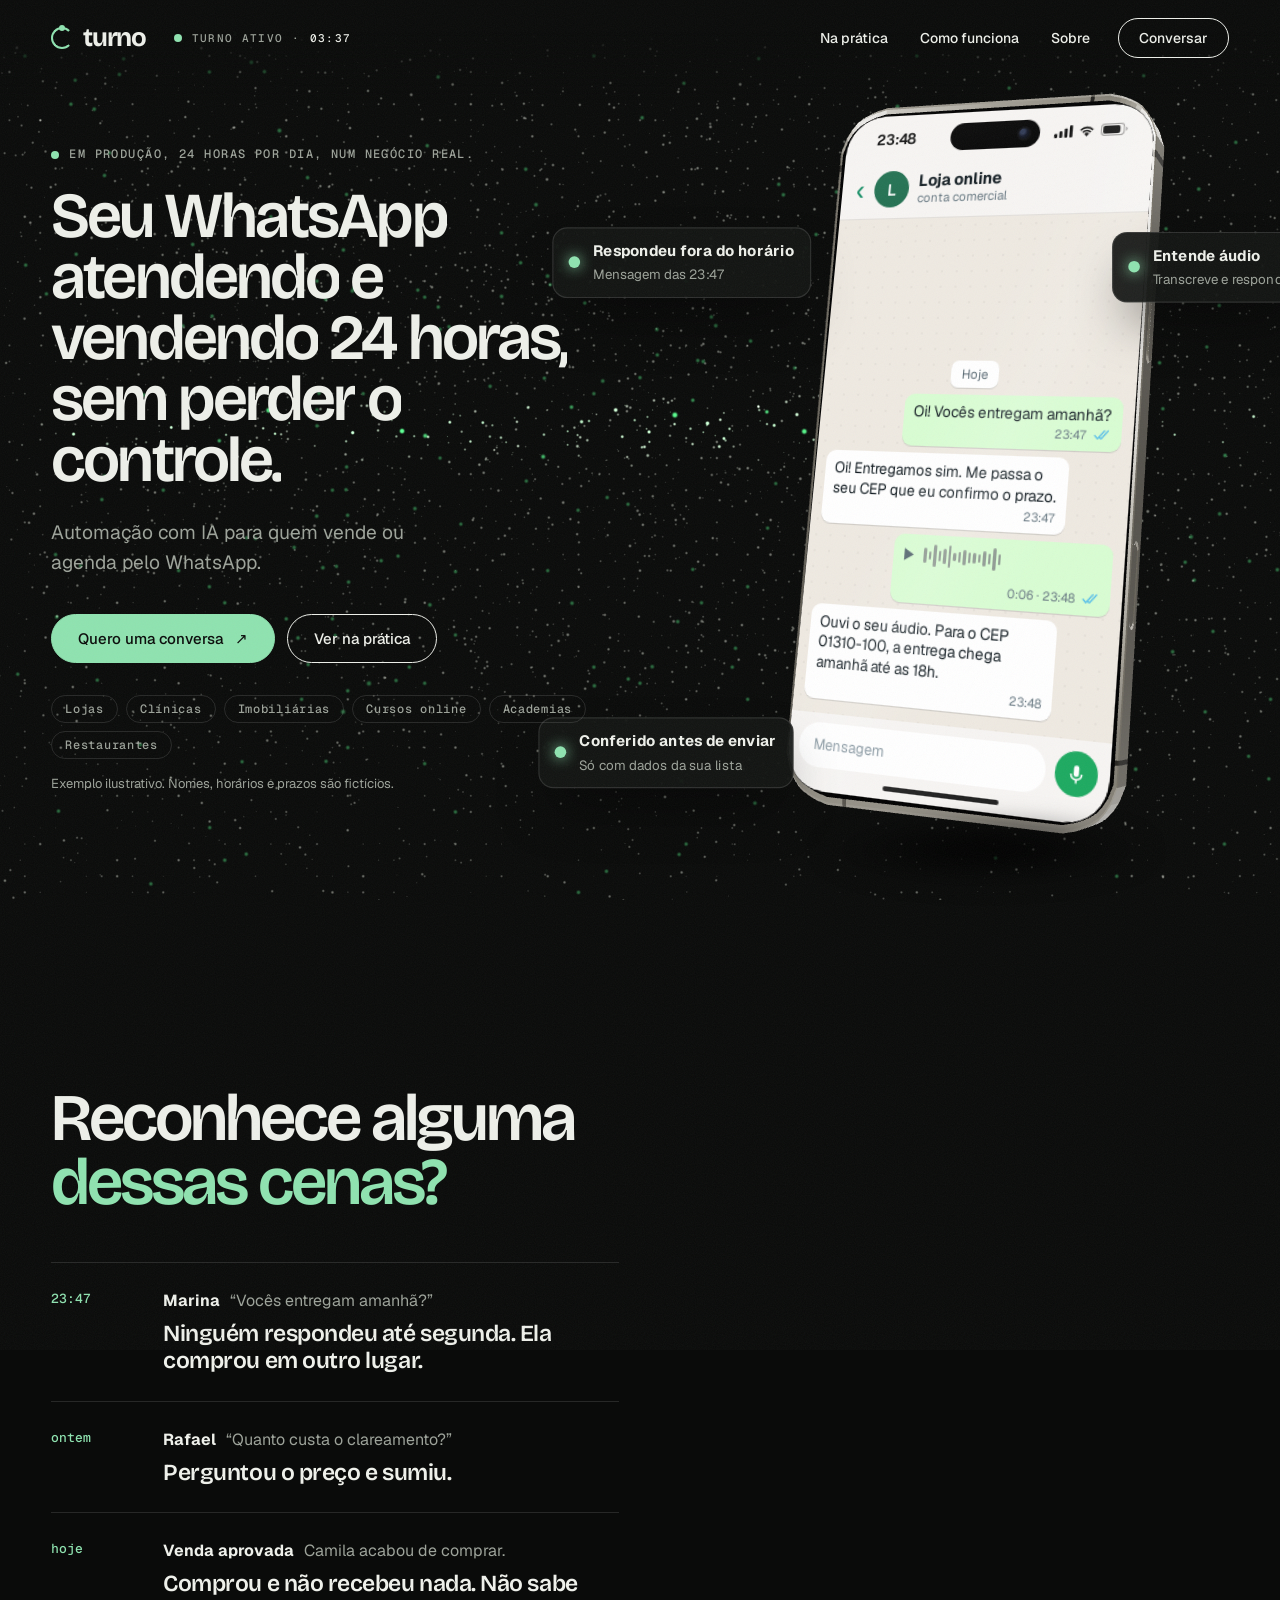
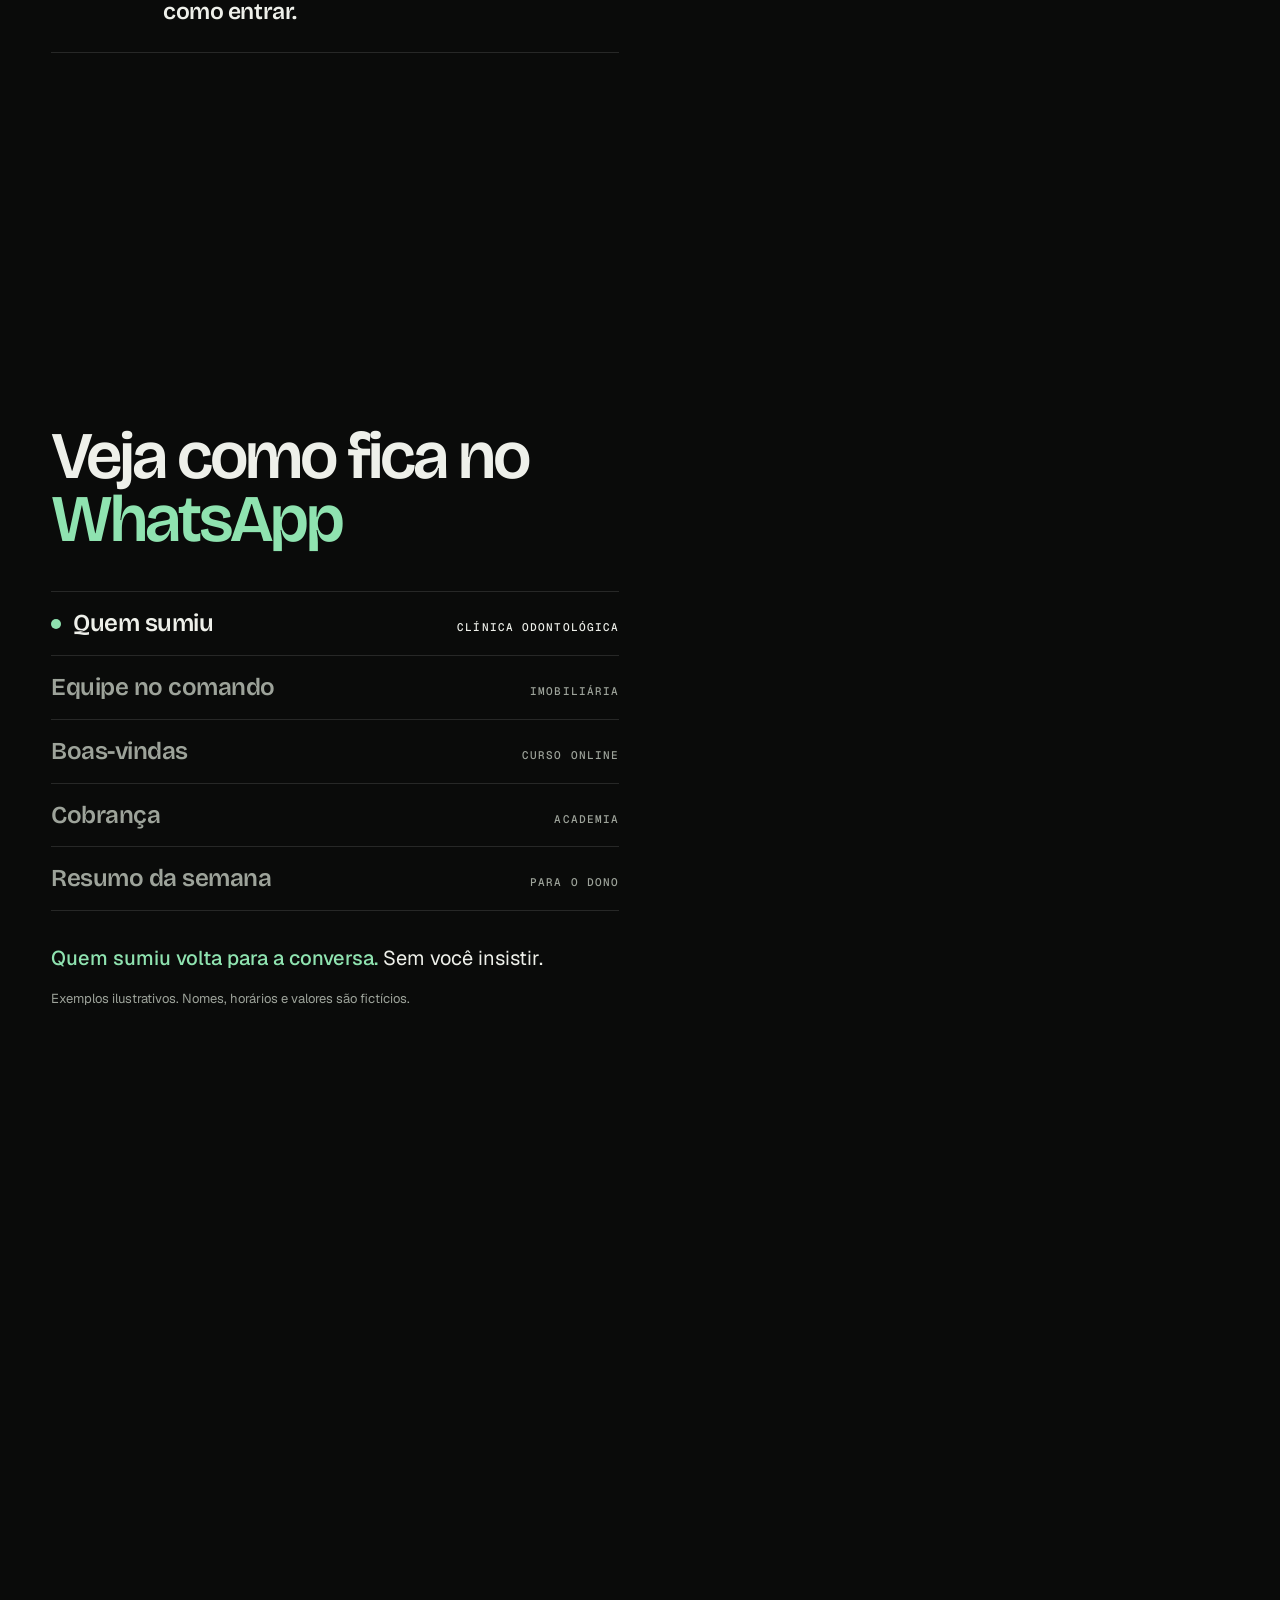
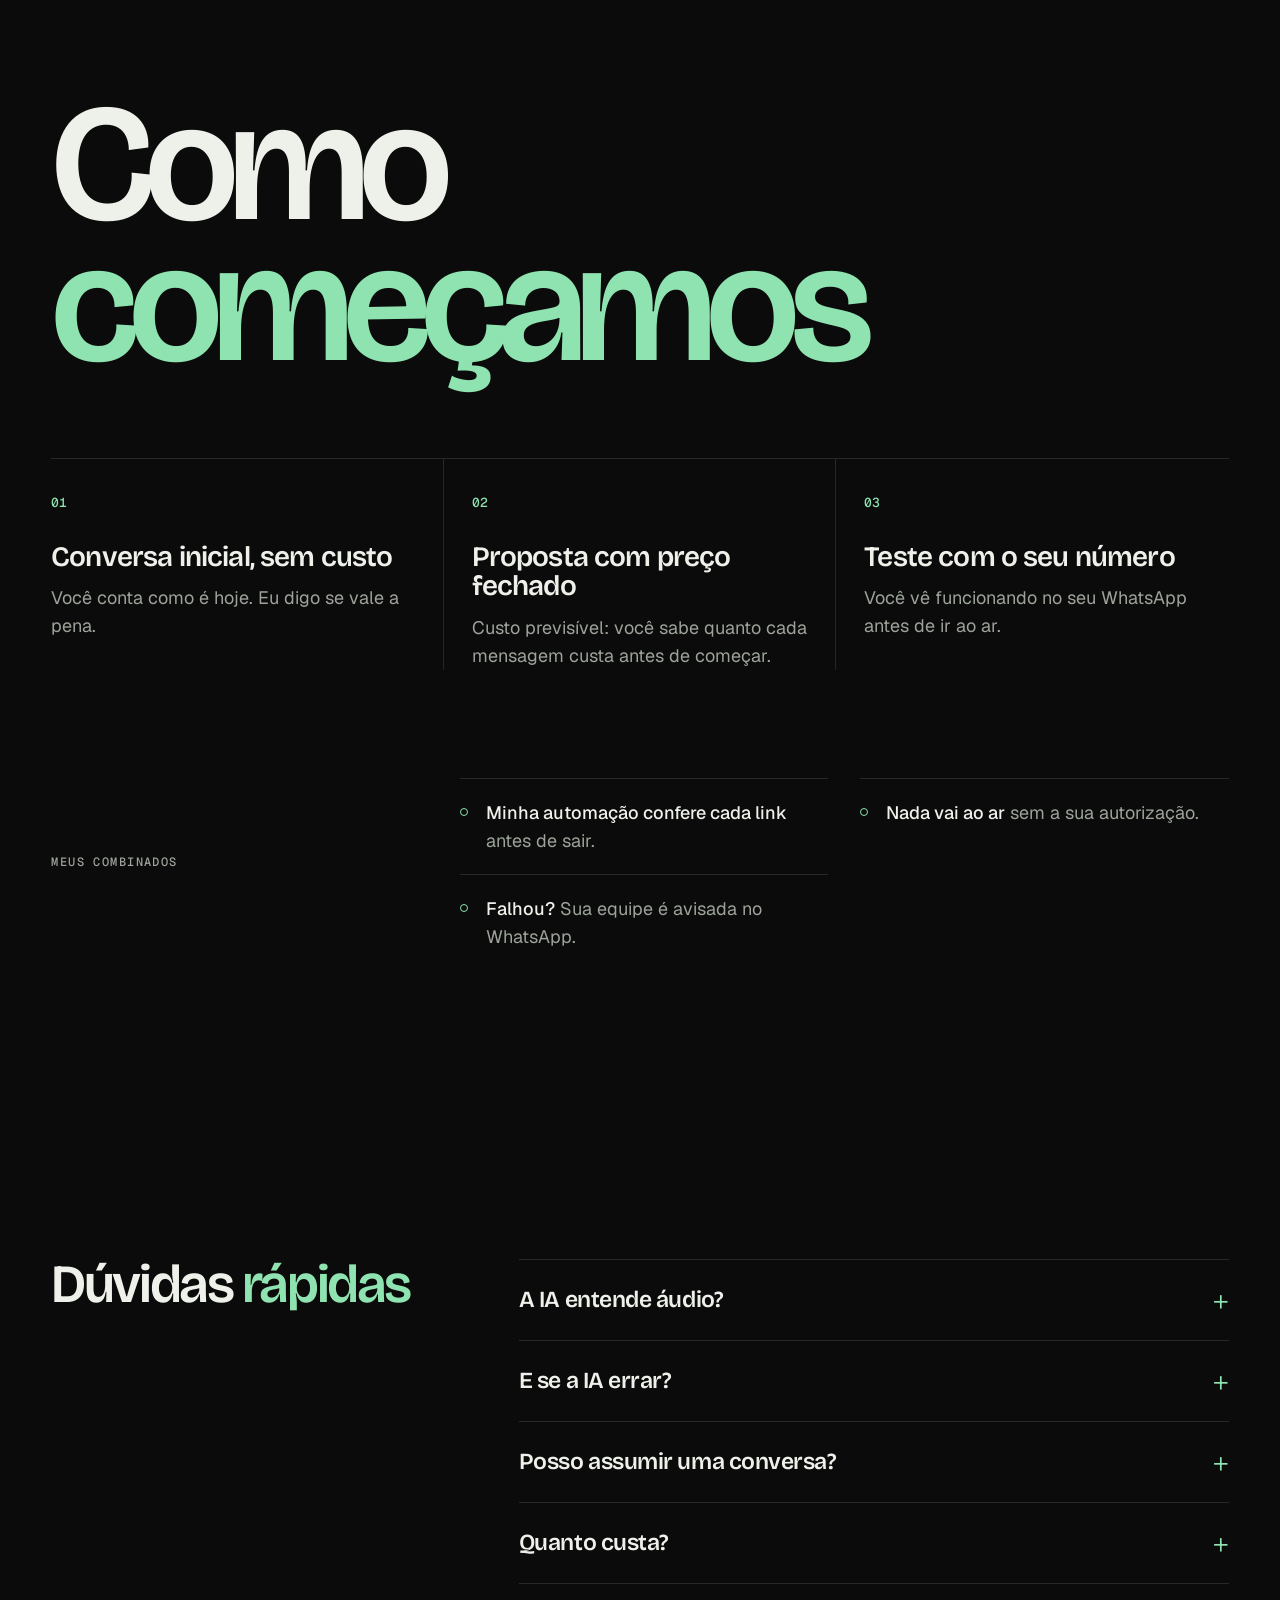
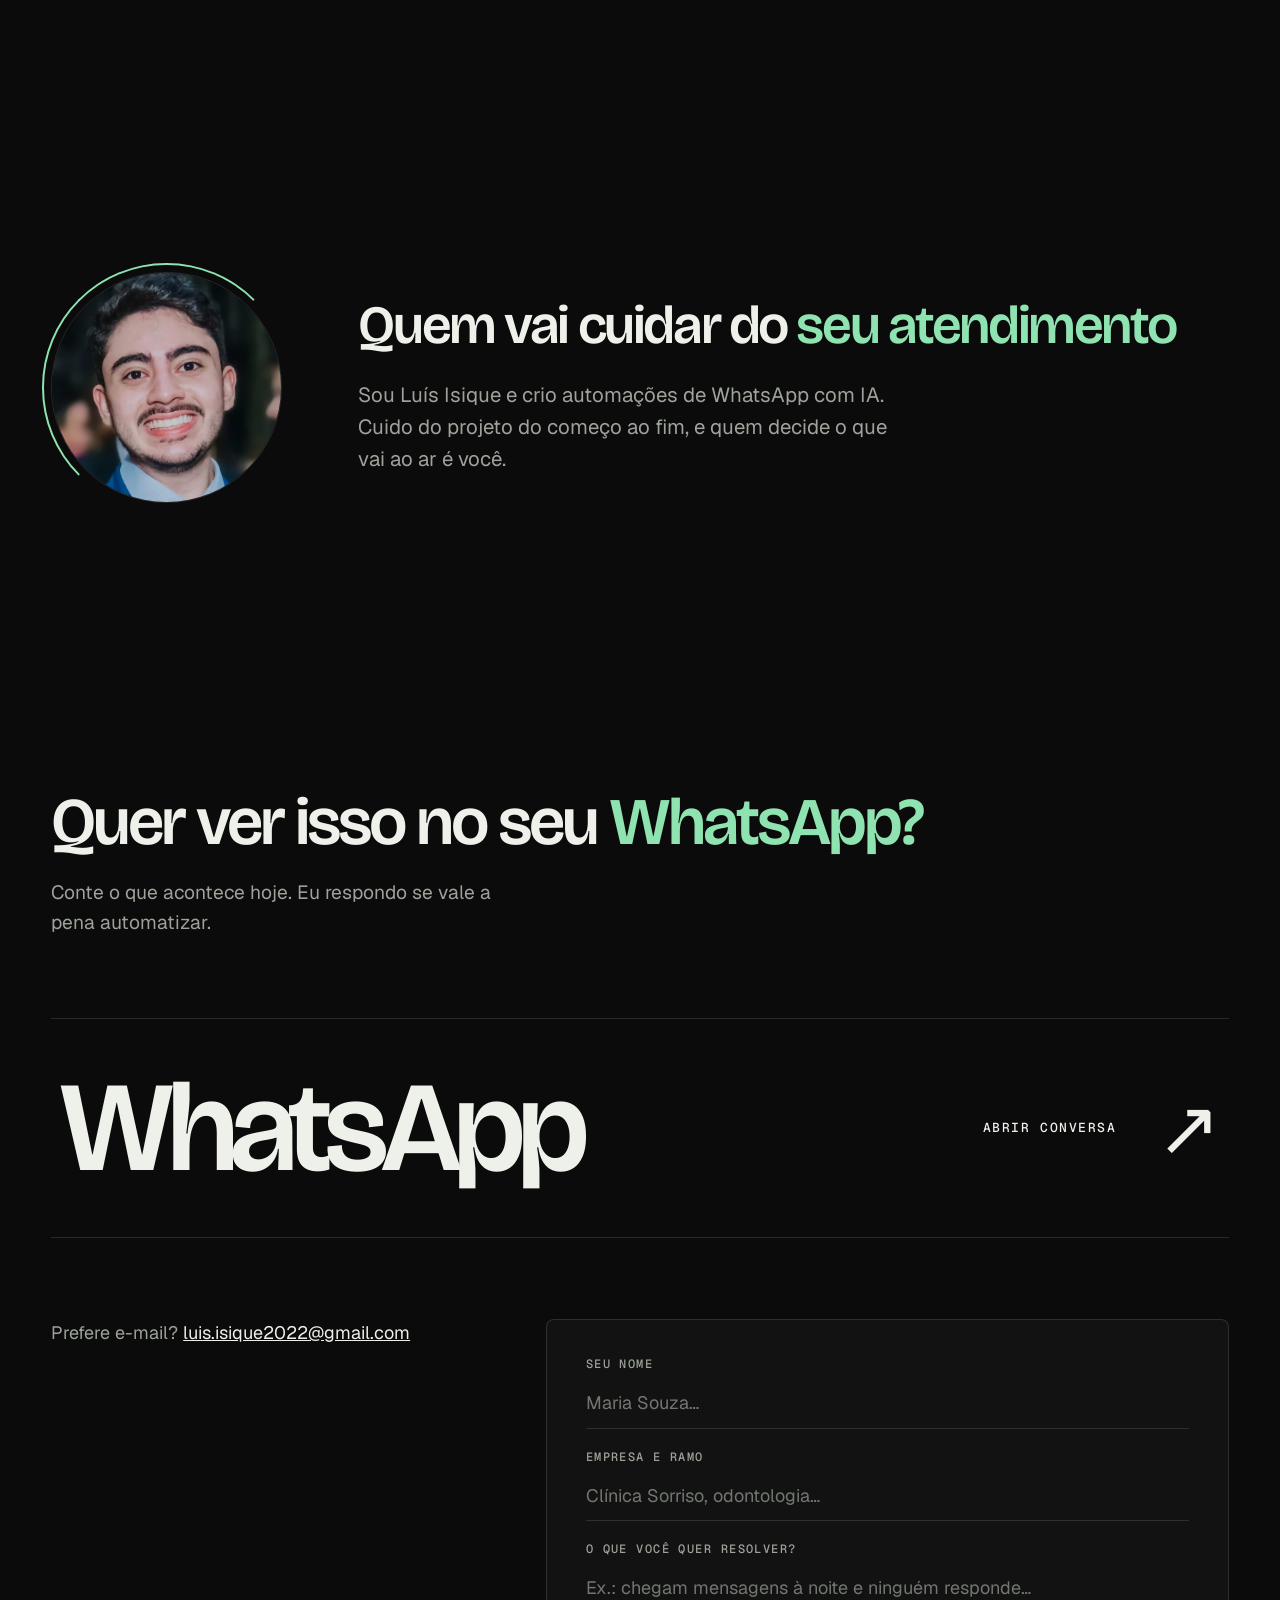
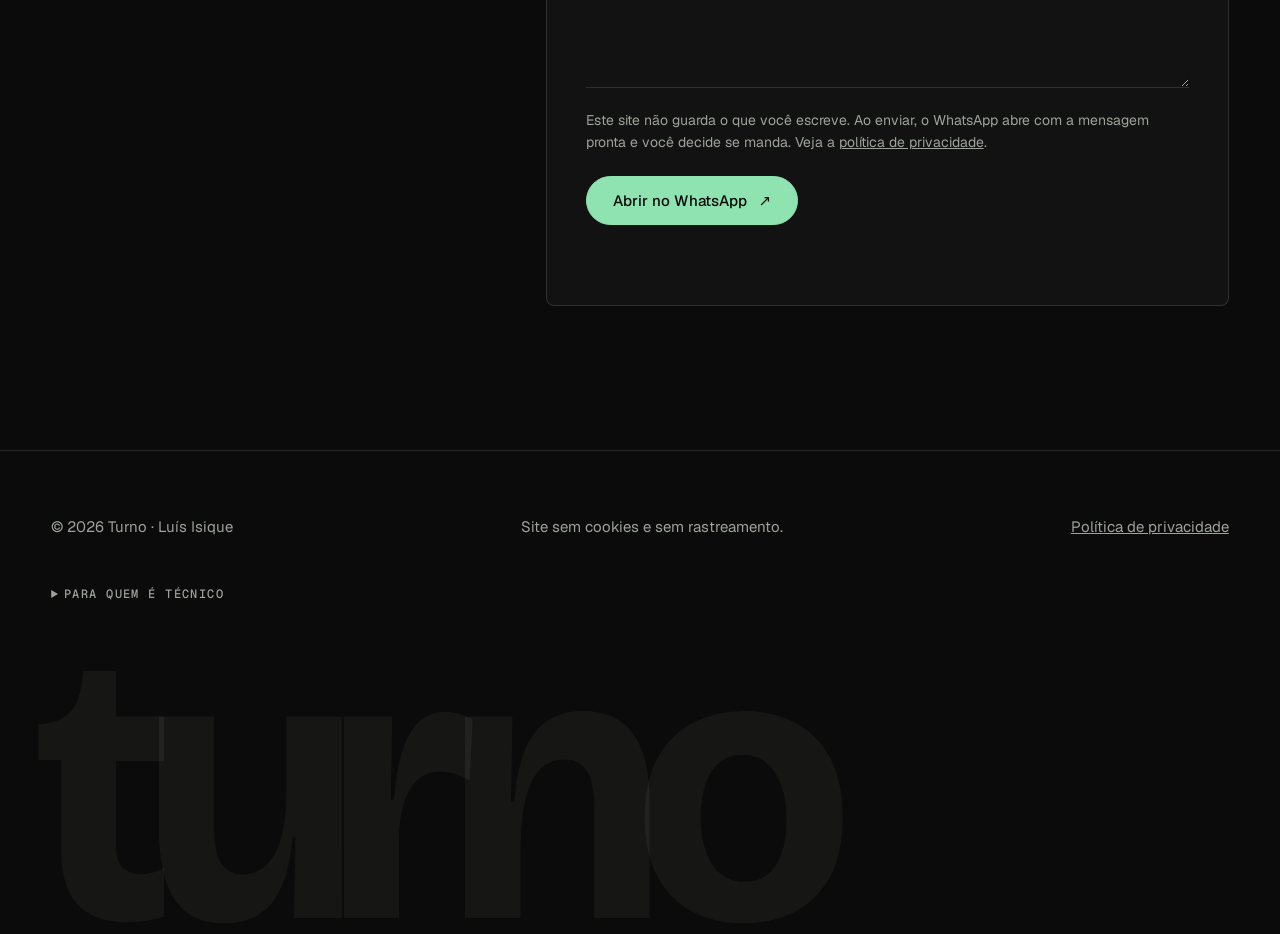
==== index.html @ b5415e4e "Seção Sobre: foto do Luís no lugar das iniciais Co-Authored-By: Claude Sonnet 5.5 <noreply@anthropic" ====
<!doctype html>
<html lang="pt-BR">
<head>
<meta charset="utf-8">
<meta name="viewport" content="width=device-width, initial-scale=1">
<title>Turno · Automação de WhatsApp com IA</title>
<meta name="description" content="Seu WhatsApp atendendo e vendendo 24 horas, sem perder o controle. Automação com IA para quem vende ou agenda pelo WhatsApp.">
<meta name="theme-color" content="#0A0B0A">
<link rel="icon" href="data:image/svg+xml,%3Csvg xmlns='http://www.w3.org/2000/svg' viewBox='0 0 32 32'%3E%3Crect width='32' height='32' rx='9' fill='%230A0B0A'/%3E%3Ccircle cx='16' cy='16' r='8.5' fill='none' stroke='%238FE3B0' stroke-width='2.2' stroke-dasharray='40 14' transform='rotate(-90 16 16)'/%3E%3Ccircle cx='16' cy='7.5' r='2.4' fill='%238FE3B0'/%3E%3C/svg%3E">
<link rel="stylesheet" href="styles.css">
<script src="assets/vendor/lenis.min.js" defer></script>
<script src="assets/iphone-glb.js" defer></script>
<script src="assets/app.min.js" defer></script>
</head>
<body>
<a class="pular" href="#conteudo">Pular para o conteúdo</a>

<canvas id="campo" aria-hidden="true"></canvas>
<div class="grao" aria-hidden="true"></div>

<header class="topo">
  <a class="marca" href="#inicio" aria-label="Turno, início"><span class="marca-anel" aria-hidden="true"></span>turno</a>
  <p class="topo-turno" aria-hidden="true"><span class="pulso"></span>Turno ativo · <span class="relogio">--:--</span></p>
  <nav class="topo-nav" aria-label="Seções">
    <a href="#pratica">Na prática</a>
    <a href="#processo">Como funciona</a>
    <a href="#sobre">Sobre</a>
  </nav>
  <a class="botao botao-topo" href="#contato">Conversar</a>
  <button class="topo-menu" aria-expanded="false" aria-controls="menu-celular">Menu</button>
</header>
<nav class="menu-celular" id="menu-celular" aria-label="Seções" hidden>
  <a href="#pratica">Na prática</a>
  <a href="#processo">Como funciona</a>
  <a href="#sobre">Sobre</a>
  <a href="#contato">Conversar</a>
</nav>

<main id="conteudo">

<!-- Jornada: o iPhone acompanha a rolagem até "Na prática" e para ali -->
<div class="jornada" id="inicio">
  <div class="palco" aria-hidden="false">
    <!-- O aparelho é um modelo 3D desenhado neste canvas; a tela abaixo é HTML, encaixada por cima dele -->
    <canvas id="fone" aria-hidden="true"></canvas>
    <div class="iphone" data-tela="heroi">
        <div class="iphone-frente">
          <div class="tela">
            <span class="ilha" aria-hidden="true"></span>
            <span class="indicador" aria-hidden="true"></span>
            <div class="status" aria-hidden="true"><span class="relogio">--:--</span><span class="status-icones">
              <svg viewBox="0 0 18 12" width="17" height="11"><rect x="0" y="8" width="3" height="4" rx="1"/><rect x="5" y="5.5" width="3" height="6.5" rx="1"/><rect x="10" y="3" width="3" height="9" rx="1"/><rect x="15" y="0" width="3" height="12" rx="1"/></svg>
              <svg viewBox="0 0 16 12" width="15" height="11"><path d="M8 11.6 5.6 9.1a3.4 3.4 0 0 1 4.8 0Z"/><path d="M3.5 7a6.4 6.4 0 0 1 9 0l-1.3 1.3a4.6 4.6 0 0 0-6.4 0Z"/><path d="M1.3 4.8a9.5 9.5 0 0 1 13.4 0l-1.3 1.3a7.7 7.7 0 0 0-10.8 0Z"/></svg>
              <svg viewBox="0 0 27 12" width="25" height="11"><rect x=".5" y=".5" width="22" height="11" rx="3.2" fill="none" stroke="currentColor" opacity=".4"/><rect x="2.2" y="2.2" width="16.5" height="7.6" rx="1.8"/><path d="M24.3 4.2v3.6c.8-.3 1.3-1 1.3-1.8s-.5-1.5-1.3-1.8Z" opacity=".45"/></svg>
            </span></div>

            <!-- Tela 1: a loja respondendo de madrugada -->
            <section class="app app-heroi" aria-label="Conversa de exemplo: loja online respondendo às 23h47">
              <div class="zap-topo">
                <span class="voltar" aria-hidden="true">‹</span>
                <span class="avatar" aria-hidden="true">L</span>
                <p class="zap-nome"><strong>Loja online</strong><small>conta comercial</small></p>
              </div>
              <ol class="chat" data-chat="heroi">
                <li class="msg sistema">Hoje</li>
                <li class="msg eu">Oi! Vocês entregam amanhã?<span class="meta">23:47 <svg class="tique" viewBox="0 0 16 11" width="16" height="11" aria-hidden="true"><path d="M1 6.2 3.8 9 10 1.6M6 8.2 7.2 9 13.4 1.6" fill="none" stroke="currentColor" stroke-width="1.4" stroke-linecap="round" stroke-linejoin="round"/></svg></span></li>
                <li class="msg ele">Oi! Entregamos sim. Me passa o seu CEP que eu confirmo o prazo.<span class="meta">23:47</span></li>
                <li class="msg eu audio"><span class="play" aria-hidden="true"><svg viewBox="0 0 12 14" width="11" height="13"><path d="M1.2 1.2 10.8 7l-9.6 5.8Z" fill="currentColor"/></svg></span><span class="onda" aria-hidden="true"><i></i><i></i><i></i><i></i><i></i><i></i><i></i><i></i><i></i><i></i><i></i><i></i><i></i><i></i><i></i><i></i></span><span class="sr">Mensagem de voz, 6 segundos.</span><span class="meta">0:06 · 23:48 <svg class="tique" viewBox="0 0 16 11" width="16" height="11" aria-hidden="true"><path d="M1 6.2 3.8 9 10 1.6M6 8.2 7.2 9 13.4 1.6" fill="none" stroke="currentColor" stroke-width="1.4" stroke-linecap="round" stroke-linejoin="round"/></svg></span></li>
                <li class="msg ele">Ouvi o seu áudio. Para o CEP 01310-100, a entrega chega amanhã até as 18h.<span class="meta">23:48</span></li>
              </ol>
              <div class="zap-base" aria-hidden="true"><span class="campo-msg">Mensagem</span><span class="mic"><svg viewBox="0 0 24 24" width="18" height="18" aria-hidden="true"><path fill="currentColor" d="M12 15a3 3 0 0 0 3-3V6a3 3 0 0 0-6 0v6a3 3 0 0 0 3 3Zm5-3a5 5 0 0 1-10 0H5a7 7 0 0 0 6 6.9V22h2v-3.1A7 7 0 0 0 19 12h-2Z"/></svg></span></div>
            </section>

            <!-- Tela 2: tela de bloqueio com as cenas sem resposta -->
            <section class="app app-bloqueio" aria-label="Notificações sem resposta">
              <p class="bloqueio-hora" aria-hidden="true">23:47</p>
              <p class="bloqueio-data" aria-hidden="true">sexta-feira</p>
              <ul class="notificacoes">
                <li data-n="1"><span class="n-app">WhatsApp</span><strong>Marina</strong><span>Vocês entregam amanhã?</span><time>23:47</time></li>
                <li data-n="2"><span class="n-app">WhatsApp</span><strong>Rafael</strong><span>Quanto custa o clareamento?</span><time>ontem</time></li>
                <li data-n="3"><span class="n-app">Vendas</span><strong>Venda aprovada</strong><span>Camila acabou de comprar.</span><time>hoje</time></li>
              </ul>
            </section>

            <!-- Tela 3: Na prática, uma conversa por aba -->
            <section class="app app-pratica" aria-label="Conversas de exemplo">
              <div class="zap-topo">
                <span class="voltar" aria-hidden="true">‹</span>
                <span class="avatar" aria-hidden="true" data-inicial>C</span>
                <p class="zap-nome"><strong data-nome>Clínica</strong><small data-sub>conta comercial</small></p>
              </div>
              <ol class="chat" data-aba-chat="0" data-inicial="C" data-nome="Clínica" data-forte="Quem sumiu volta para a conversa." data-resto="Sem você insistir.">
                <li class="msg sistema">Terça-feira</li>
                <li class="msg eu">Quanto custa o clareamento?<span class="meta">15:02 <svg class="tique" viewBox="0 0 16 11" width="16" height="11" aria-hidden="true"><path d="M1 6.2 3.8 9 10 1.6M6 8.2 7.2 9 13.4 1.6" fill="none" stroke="currentColor" stroke-width="1.4" stroke-linecap="round" stroke-linejoin="round"/></svg></span></li>
                <li class="msg ele">Oi! O valor depende da avaliação. Quer que eu explique como funciona?<span class="meta">15:02</span></li>
                <li class="msg sistema">Quinta-feira</li>
                <li class="msg ele">Oi! Ficou alguma dúvida sobre o clareamento? Estou por aqui.<span class="meta">10:00</span></li>
                <li class="msg eu">Ficou sim! Pode me explicar?<span class="meta">10:12 <svg class="tique" viewBox="0 0 16 11" width="16" height="11" aria-hidden="true"><path d="M1 6.2 3.8 9 10 1.6M6 8.2 7.2 9 13.4 1.6" fill="none" stroke="currentColor" stroke-width="1.4" stroke-linecap="round" stroke-linejoin="round"/></svg></span></li>
              </ol>
              <ol class="chat" hidden data-aba-chat="1" data-inicial="I" data-nome="Imobiliária" data-forte="Sua equipe entra, a IA sai de cena." data-resto="Você no controle.">
                <li class="msg eu">Quero visitar o apartamento do anúncio.<span class="meta">14:20 <svg class="tique" viewBox="0 0 16 11" width="16" height="11" aria-hidden="true"><path d="M1 6.2 3.8 9 10 1.6M6 8.2 7.2 9 13.4 1.6" fill="none" stroke="currentColor" stroke-width="1.4" stroke-linecap="round" stroke-linejoin="round"/></svg></span></li>
                <li class="msg ele">Boa! Qual dia fica melhor para você?<span class="meta">14:20</span></li>
                <li class="msg eu">Amanhã à tarde. Posso falar com um corretor?<span class="meta">14:21 <svg class="tique" viewBox="0 0 16 11" width="16" height="11" aria-hidden="true"><path d="M1 6.2 3.8 9 10 1.6M6 8.2 7.2 9 13.4 1.6" fill="none" stroke="currentColor" stroke-width="1.4" stroke-linecap="round" stroke-linejoin="round"/></svg></span></li>
                <li class="msg sistema aviso">Carla, da equipe, entrou na conversa. A IA fica em silêncio.</li>
                <li class="msg ele"><strong class="quem">Carla, da equipe</strong>Oi! Sou a Carla. Vou confirmar a visita agora.<span class="meta">14:22</span></li>
              </ol>
              <ol class="chat" hidden data-aba-chat="2" data-inicial="C" data-nome="Curso online" data-forte="Comprou, recebeu." data-resto="Sem esperar por ninguém.">
                <li class="msg sistema">Hoje</li>
                <li class="msg ele">Parabéns pela compra, Camila! Seu acesso já está liberado: <span class="link">area.seucurso.com.br</span><span class="meta">09:14</span></li>
                <li class="msg ele">Se tiver qualquer dúvida no primeiro acesso, é só responder aqui.<span class="meta">09:14</span></li>
                <li class="msg eu">Recebi! Já vou entrar. Obrigada!<span class="meta">09:20 <svg class="tique" viewBox="0 0 16 11" width="16" height="11" aria-hidden="true"><path d="M1 6.2 3.8 9 10 1.6M6 8.2 7.2 9 13.4 1.6" fill="none" stroke="currentColor" stroke-width="1.4" stroke-linecap="round" stroke-linejoin="round"/></svg></span></li>
              </ol>
              <ol class="chat" hidden data-aba-chat="3" data-inicial="A" data-nome="Academia" data-forte="Cobra sem constrangimento," data-resto="sempre com o link oficial.">
                <li class="msg sistema">Hoje</li>
                <li class="msg ele">Oi, Paulo! A mensalidade deste mês ainda não foi confirmada. Se você já pagou, é só ignorar esta mensagem.<span class="meta">10:00</span></li>
                <li class="msg ele">Para pagar, use o link oficial: <span class="link">suaacademia.com.br/pagar</span><span class="meta">10:00</span></li>
                <li class="msg eu">Esqueci mesmo! Pago agora, valeu.<span class="meta">10:08 <svg class="tique" viewBox="0 0 16 11" width="16" height="11" aria-hidden="true"><path d="M1 6.2 3.8 9 10 1.6M6 8.2 7.2 9 13.4 1.6" fill="none" stroke="currentColor" stroke-width="1.4" stroke-linecap="round" stroke-linejoin="round"/></svg></span></li>
              </ol>
              <ol class="chat" hidden data-aba-chat="4" data-inicial="R" data-nome="Resumo semanal" data-sub="mensagem automática" data-forte="O que importa da semana," data-resto="no seu WhatsApp.">
                <li class="msg sistema">Segunda-feira</li>
                <li class="msg ele"><strong class="quem">Resumo da semana</strong>Vendas: 14<br>Conversas atendidas: 96<br>Falhas: nenhuma<span class="meta">08:00</span></li>
              </ol>
              <div class="zap-base" aria-hidden="true"><span class="campo-msg">Mensagem</span><span class="mic"><svg viewBox="0 0 24 24" width="18" height="18" aria-hidden="true"><path fill="currentColor" d="M12 15a3 3 0 0 0 3-3V6a3 3 0 0 0-6 0v6a3 3 0 0 0 3 3Zm5-3a5 5 0 0 1-10 0H5a7 7 0 0 0 6 6.9V22h2v-3.1A7 7 0 0 0 19 12h-2Z"/></svg></span></div>
            </section>
          </div>
        </div>
    </div>
    <!-- Cartões e sombra que acompanham o celular -->
    <div class="ancora" aria-hidden="true">
        <p class="flutua f1" aria-hidden="true"><strong>Respondeu fora do horário</strong><small>Mensagem das 23:47</small></p>
        <p class="flutua f2" aria-hidden="true"><strong>Entende áudio</strong><small>Transcreve e responde</small></p>
        <p class="flutua f3" aria-hidden="true"><strong>Conferido antes de enviar</strong><small>Só com dados da sua lista</small></p>
        <div class="sombra"></div>
    </div>
  </div>

  <div class="passos-jornada">
    <!-- 1. Abertura -->
    <section class="passo heroi" data-passo="heroi">
      <div class="passo-conteudo">
        <p class="selo revela"><span class="pulso"></span>Em produção, 24 horas por dia, num negócio real.</p>
        <h1 class="heroi-titulo" data-palavras>Seu WhatsApp atendendo e vendendo 24 horas, sem perder o controle.</h1>
        <p class="heroi-sub revela" style="--atraso:1s">Automação com IA para quem vende ou agenda pelo WhatsApp.</p>
        <div class="heroi-botoes revela" style="--atraso:1.15s">
          <a class="botao botao-cheio" href="#contato">Quero uma conversa <span class="seta" aria-hidden="true">↗</span></a>
          <a class="botao" href="#pratica">Ver na prática</a>
        </div>
        <ul class="segmentos revela" style="--atraso:1.3s" aria-label="Para quem é">
          <li>Lojas</li><li>Clínicas</li><li>Imobiliárias</li><li>Cursos online</li><li>Academias</li><li>Restaurantes</li>
        </ul>
        <p class="legenda revela" style="--atraso:1.4s">Exemplo ilustrativo. Nomes, horários e prazos são fictícios.</p>
      </div>
    </section>

    <!-- 2. Cenas -->
    <section class="passo cenas" data-passo="bloqueio">
      <div class="passo-conteudo">
        <h2 class="titulo-2 revela">Reconhece alguma <em>dessas cenas?</em></h2>
        <ol class="cenas-lista">
          <li class="revela"><span class="cena-num">23:47</span><p class="cena-quem"><strong>Marina</strong> “Vocês entregam amanhã?”</p><p class="cena-fim">Ninguém respondeu até segunda. Ela comprou em outro lugar.</p></li>
          <li class="revela"><span class="cena-num">ontem</span><p class="cena-quem"><strong>Rafael</strong> “Quanto custa o clareamento?”</p><p class="cena-fim">Perguntou o preço e sumiu.</p></li>
          <li class="revela"><span class="cena-num">hoje</span><p class="cena-quem"><strong>Venda aprovada</strong> Camila acabou de comprar.</p><p class="cena-fim">Comprou e não recebeu nada. Não sabe como entrar.</p></li>
        </ol>
      </div>
    </section>

    <!-- 3. Na prática: o celular para aqui -->
    <section class="passo pratica" id="pratica" data-passo="pratica">
      <div class="passo-conteudo">
        <h2 class="titulo-2 revela">Veja como fica no <em>WhatsApp</em></h2>
        <div class="abas revela" role="group" aria-label="Situações de exemplo">
          <button type="button" data-aba="0" aria-pressed="true"><strong>Quem sumiu</strong><small>Clínica odontológica</small></button>
          <button type="button" data-aba="1" aria-pressed="false"><strong>Equipe no comando</strong><small>Imobiliária</small></button>
          <button type="button" data-aba="2" aria-pressed="false"><strong>Boas-vindas</strong><small>Curso online</small></button>
          <button type="button" data-aba="3" aria-pressed="false"><strong>Cobrança</strong><small>Academia</small></button>
          <button type="button" data-aba="4" aria-pressed="false"><strong>Resumo da semana</strong><small>Para o dono</small></button>
        </div>
        <p class="frase revela" aria-live="polite"><strong>Quem sumiu volta para a conversa.</strong> <span>Sem você insistir.</span></p>
        <p class="legenda revela">Exemplos ilustrativos. Nomes, horários e valores são fictícios.</p>
      </div>
    </section>
  </div>
</div>

<!-- 4. Como começamos -->
<section class="cena processo" id="processo">
  <h2 class="titulo-gigante revela">Como <em>começamos</em></h2>
  <ol class="passos">
    <li class="revela"><span class="num">01</span><h3>Conversa inicial, sem custo</h3><p>Você conta como é hoje. Eu digo se vale a pena.</p></li>
    <li class="revela" style="--atraso:.1s"><span class="num">02</span><h3>Proposta com preço fechado</h3><p>Custo previsível: você sabe quanto cada mensagem custa antes de começar.</p></li>
    <li class="revela" style="--atraso:.2s"><span class="num">03</span><h3>Teste com o seu número</h3><p>Você vê funcionando no seu WhatsApp antes de ir ao ar.</p></li>
  </ol>
  <div class="combinados">
    <h3 class="selo revela">Meus combinados</h3>
    <ul>
      <li class="revela"><strong>Minha automação confere cada link</strong> antes de sair.</li>
      <li class="revela"><strong>Nada vai ao ar</strong> sem a sua autorização.</li>
      <li class="revela"><strong>Falhou?</strong> Sua equipe é avisada no WhatsApp.</li>
    </ul>
  </div>
</section>

<!-- 5. Dúvidas -->
<section class="cena duvidas" id="duvidas">
  <h2 class="titulo-3 revela">Dúvidas <em>rápidas</em></h2>
  <div class="duvidas-lista">
    <details class="revela" name="duvida"><summary>A IA entende áudio?</summary><p>Sim. Ela transcreve o áudio e responde.</p></details>
    <details class="revela" name="duvida"><summary>E se a IA errar?</summary><p>Ela só usa preço, prazo e link da sua lista, e a automação confere cada link antes de sair. O que não estiver na lista, ela confirma com a equipe.</p></details>
    <details class="revela" name="duvida"><summary>Posso assumir uma conversa?</summary><p>Pode. Quando alguém da equipe responde, a IA se cala.</p></details>
    <details class="revela" name="duvida"><summary>Quanto custa?</summary><p>Preço fechado na proposta. O custo por mensagem você vê antes de começar.</p></details>
  </div>
</section>

<!-- 6. Sobre -->
<section class="cena sobre" id="sobre">
  <div class="retrato revela"><img src="assets/img/luis.jpg" width="640" height="640" alt="Luís Isique, de terno azul, sorrindo" loading="lazy" decoding="async"></div>
  <div>
    <h2 class="titulo-3 revela">Quem vai cuidar do <em>seu atendimento</em></h2>
    <p class="sobre-texto revela">Sou Luís Isique e crio automações de WhatsApp com IA. Cuido do projeto do começo ao fim, e quem decide o que vai ao ar é você.</p>
  </div>
</section>

<!-- 7. Contato -->
<section class="cena contato" id="contato">
  <h2 class="titulo-2 revela">Quer ver isso no seu <em>WhatsApp?</em></h2>
  <p class="contato-sub revela">Conte o que acontece hoje. Eu respondo se vale a pena automatizar.</p>
  <a class="whats" href="https://wa.me/5518991919081" target="_blank" rel="noopener">
    <span class="whats-rotulo">WhatsApp</span>
    <span class="whats-numero">Abrir conversa</span>
    <span class="whats-seta" aria-hidden="true">↗</span>
  </a>
  <div class="contato-grade">
    <p class="contato-email revela">Prefere e-mail? <a href="mailto:luis.isique2022@gmail.com">luis.isique2022@gmail.com</a></p>
    <form class="formulario revela" id="form-contato" novalidate>
      <label>Seu nome <input name="nome" autocomplete="name" placeholder="Maria Souza…" required></label>
      <label>Empresa e ramo <input name="empresa" autocomplete="organization" placeholder="Clínica Sorriso, odontologia…" required></label>
      <label>O que você quer resolver? <textarea name="desafio" rows="4" autocomplete="off" placeholder="Ex.: chegam mensagens à noite e ninguém responde…" required></textarea></label>
      <p class="aviso-lgpd">Este site não guarda o que você escreve. Ao enviar, o WhatsApp abre com a mensagem pronta e você decide se manda. Veja a <a href="privacidade.html">política de privacidade</a>.</p>
      <button class="botao botao-cheio" type="submit">Abrir no WhatsApp <span class="seta" aria-hidden="true">↗</span></button>
      <p class="formulario-aviso" role="status"></p>
    </form>
  </div>
</section>
</main>

<footer class="rodape">
  <div class="rodape-linha">
    <p><span translate="no">© 2026 Turno · Luís Isique</span></p>
    <p>Site sem cookies e sem rastreamento.</p>
    <p><a href="privacidade.html">Política de privacidade</a></p>
  </div>
  <details class="tecnico">
    <summary>Para quem é técnico</summary>
    <p><strong>Ferramentas:</strong> n8n, WhatsApp, OpenAI (gpt-4o-mini e Whisper), Redis, PostgreSQL, Docker, Caddy, webhooks de plataformas de pagamento, JavaScript e Python.</p>
    <p><strong>A conferência de links:</strong> toda resposta da IA passa por um trecho de código antes de sair. Se houver um link de um domínio vigiado que não esteja na lista oficial, a resposta inteira é trocada por uma frase segura. É a única camada que não depende de o modelo obedecer ao prompt.</p>
    <p><strong>Testes:</strong> cada fluxo tem um teste em Node que roda o código dos nós sem enviar nada. O teste real é uma mensagem do número da empresa para ele mesmo.</p>
    <p><strong>Modelo 3D:</strong> este trabalho é baseado em <a href="https://sketchfab.com/3d-models/iphone-16-pro-max-56f0840754654be3a9e4679c84d4ed64">"Iphone 16 Pro Max"</a> de <a href="https://sketchfab.com/shig0">shig0</a>, licenciado sob <a href="http://creativecommons.org/licenses/by/4.0/">CC-BY 4.0</a>. Foram trocadas as cores e removida a imagem de fundo da tela.</p>
  </details>
  <div class="rodape-gigante" aria-hidden="true">turno</div>
</footer>
</body>
</html>
---- styles.css ----
/* Turno. Paleta: grafite, tinta clara e um acento (verde-menta de "turno ativo"). Fontes no próprio servidor. */
@font-face { font-family: "Bricolage Grotesque"; src: url("assets/fonts/bricolage-grotesque.woff2") format("woff2"); font-weight: 200 800; font-display: swap; }
@font-face { font-family: "Geist"; src: url("assets/fonts/geist.woff2") format("woff2"); font-weight: 100 900; font-display: swap; }
@font-face { font-family: "Geist Mono"; src: url("assets/fonts/geist-mono.woff2") format("woff2"); font-weight: 100 900; font-display: swap; }

:root {
  --fundo: #0A0B0A;
  --superficie: #141614;
  --tinta: #EEF0EA;
  --tinta-suave: #9DA39A;
  --linha: rgba(238, 240, 234, .13);
  --acento: #8FE3B0;
  --display: "Bricolage Grotesque", system-ui, sans-serif;
  --sans: "Geist", system-ui, sans-serif;
  --mono: "Geist Mono", ui-monospace, monospace;
  --margem: clamp(16px, 4vw, 64px);
  --ease: cubic-bezier(.22, 1, .36, 1);
  color-scheme: dark;
}
*, *::before, *::after { box-sizing: border-box; }
html { -webkit-text-size-adjust: 100%; }
html.lenis, html.lenis body { height: auto; }
.lenis.lenis-smooth { scroll-behavior: auto !important; }
body { margin: 0; background: var(--fundo); color: var(--tinta); font: 400 18px/1.55 var(--sans); -webkit-font-smoothing: antialiased; overflow-x: clip; }
img { display: block; max-width: 100%; }
a { color: inherit; }
em { font-style: normal; color: var(--acento); }
::selection { background: var(--acento); color: var(--fundo); }
:focus-visible { outline: 2px solid var(--acento); outline-offset: 4px; border-radius: 4px; }
.sr, .pular:not(:focus) { position: absolute; width: 1px; height: 1px; overflow: hidden; clip-path: inset(50%); white-space: nowrap; }
.pular { position: fixed; top: 12px; left: 12px; z-index: 100; background: var(--acento); color: var(--fundo); padding: 10px 16px; }

#campo { position: fixed; inset: 0; width: 100%; height: 100%; z-index: 0; pointer-events: none; }
.grao {
  position: fixed; inset: -50%; z-index: 60; pointer-events: none; opacity: .05;
  background-image: url("data:image/svg+xml,%3Csvg xmlns='http://www.w3.org/2000/svg' width='160' height='160'%3E%3Cfilter id='n'%3E%3CfeTurbulence type='fractalNoise' baseFrequency='.9' numOctaves='3' stitchTiles='stitch'/%3E%3C/filter%3E%3Crect width='100%25' height='100%25' filter='url(%23n)'/%3E%3C/svg%3E");
  animation: grao 1.2s steps(6) infinite;
}
@keyframes grao { 0%{transform:translate(0,0)} 33%{transform:translate(-3%,2%)} 66%{transform:translate(2%,-3%)} 100%{transform:translate(0,0)} }
main, .rodape { position: relative; z-index: 1; }

/* Tipografia */
.selo { display: inline-flex; align-items: center; gap: 10px; margin: 0 0 24px; font: 500 12px/1.3 var(--mono); letter-spacing: .12em; text-transform: uppercase; color: var(--tinta-suave); }
.pulso { width: 8px; height: 8px; flex: none; border-radius: 50%; background: var(--acento); box-shadow: 0 0 0 0 rgba(143,227,176,.6); animation: pulso 2.4s infinite; }
@keyframes pulso { 70% { box-shadow: 0 0 0 10px rgba(143,227,176,0); } 100% { box-shadow: 0 0 0 0 rgba(143,227,176,0); } }
.titulo-2, .titulo-3, .titulo-gigante, .heroi-titulo { margin: 0; font-family: var(--display); font-weight: 600; letter-spacing: -.045em; line-height: .95; }
.titulo-2 { font-size: clamp(40px, 5.2vw, 88px); }
.titulo-3 { font-size: clamp(34px, 4.2vw, 68px); }
.titulo-gigante { font-size: clamp(64px, 13vw, 232px); letter-spacing: -.06em; line-height: .85; }
.legenda { margin: 16px 0 0; font: 400 13px/1.4 var(--sans); color: var(--tinta-suave); }

/* Botões */
.botao {
  --b: var(--tinta);
  display: inline-flex; align-items: center; gap: 12px; padding: 16px 26px; border-radius: 999px;
  border: 1px solid var(--b); color: var(--b); background: transparent; text-decoration: none; cursor: pointer;
  font: 500 15px/1 var(--sans); position: relative; overflow: hidden; isolation: isolate;
  transition: color .45s var(--ease), border-color .45s var(--ease);
}
.botao::before { content: ""; position: absolute; inset: 0; z-index: -1; background: var(--b); transform: translateY(101%); transition: transform .45s var(--ease); }
.botao:hover { color: var(--fundo); }
.botao:hover::before { transform: none; }
.botao .seta { transition: transform .45s var(--ease); }
.botao:hover .seta { transform: translate(3px, -3px); }
.botao-cheio { background: var(--acento); border-color: var(--acento); color: var(--fundo); --b: var(--tinta); }

/* Revelações */
.revela { opacity: 0; transform: translateY(32px); transition: opacity 1s var(--ease) var(--atraso, 0s), transform 1.1s var(--ease) var(--atraso, 0s); }
.revela.visivel { opacity: 1; transform: none; }
[data-palavras] .palavra { display: inline-block; overflow: hidden; vertical-align: top; padding-bottom: .1em; margin-bottom: -.1em; }
[data-palavras] .palavra > span { display: inline-block; transform: translateY(108%); transition: transform 1.1s var(--ease); transition-delay: calc(.15s + var(--i) * .055s); }
.pronto [data-palavras] .palavra > span { transform: none; }

/* Topo */
.topo { position: fixed; top: 0; left: 0; right: 0; z-index: 50; display: flex; align-items: center; gap: 28px; padding: 18px var(--margem); }
.topo::before { content: ""; position: absolute; inset: 0 0 -24px; z-index: -1; background: linear-gradient(var(--fundo) 30%, transparent); pointer-events: none; }
.marca { display: inline-flex; align-items: center; gap: 10px; text-decoration: none; font: 700 26px/1 var(--display); letter-spacing: -.05em; }
.marca-anel { width: 22px; height: 22px; border-radius: 50%; border: 2.5px solid var(--acento); border-right-color: transparent; position: relative; animation: girar 6s linear infinite; }
.marca-anel::after { content: ""; position: absolute; top: -4px; left: 50%; width: 6px; height: 6px; margin-left: -3px; border-radius: 50%; background: var(--acento); }
@keyframes girar { to { transform: rotate(360deg); } }
.topo-turno { margin: 0 auto 0 0; display: flex; align-items: center; gap: 10px; font: 500 11px/1 var(--mono); letter-spacing: .12em; text-transform: uppercase; color: var(--tinta-suave); }
.relogio { font-variant-numeric: tabular-nums; color: var(--tinta); }
.topo-nav { display: flex; gap: 32px; font: 500 14px/1 var(--sans); }
.topo-nav a { text-decoration: none; position: relative; }
.topo-nav a::after { content: ""; position: absolute; left: 0; right: 0; bottom: -6px; height: 1px; background: currentColor; transform: scaleX(0); transform-origin: right; transition: transform .45s var(--ease); }
.topo-nav a:hover::after { transform: scaleX(1); transform-origin: left; }
.botao-topo { padding: 12px 20px; font-size: 14px; }
.topo-menu { display: none; background: none; border: 1px solid var(--tinta); color: var(--tinta); border-radius: 999px; padding: 10px 18px; font: 500 12px/1 var(--mono); letter-spacing: .12em; text-transform: uppercase; }
.menu-celular { position: fixed; inset: 0; z-index: 45; background: var(--fundo); display: flex; flex-direction: column; justify-content: center; gap: 8px; padding: 0 var(--margem); }
.menu-celular[hidden] { display: none; }
.menu-celular a { font: 600 48px/1.15 var(--display); letter-spacing: -.04em; text-decoration: none; }

/* ---------- Jornada com o iPhone ---------- */
.jornada { position: relative; display: grid; grid-template-columns: minmax(0, 1.1fr) minmax(0, 1fr); }
.palco { grid-column: 2; grid-row: 1; align-self: start; position: sticky; top: 0; height: 100vh; height: 100svh; z-index: 1; pointer-events: none; }
.passos-jornada { grid-column: 1; grid-row: 1; position: relative; z-index: 2; }
.passo { min-height: 100vh; min-height: 100svh; display: flex; flex-direction: column; justify-content: center; padding: 120px var(--margem) 80px; }
.pratica { min-height: 150vh; justify-content: flex-start; padding-top: 25vh; }
.passo-conteudo { display: contents; }

/* O aparelho é um modelo 3D desenhado no canvas #fone (fone.js). A tela é HTML: o app.js encaixa
   este bloco sobre a tela do modelo com matrix3d, então o texto continua sendo texto de verdade. */
#fone { position: absolute; inset: 0; width: 100%; height: 100%; }
.iphone { --r: 36px; position: absolute; left: 0; top: 0; width: 288px; height: 604px; transform-origin: 0 0; border-radius: var(--r); overflow: hidden; background: #050505; opacity: 0; visibility: hidden; transition: opacity .5s var(--ease); }
.fone3d .iphone { opacity: var(--vis, 1); visibility: visible; }
.iphone-frente, .tela { position: absolute; inset: 0; border-radius: inherit; }
.iphone-frente::after { /* reflexo do vidro que corre com o giro */
  content: ""; position: absolute; inset: 0; border-radius: inherit; pointer-events: none; z-index: 6;
  background:
    linear-gradient(115deg, transparent 38%, rgba(255,255,255,.12) 46%, rgba(255,255,255,.03) 51%, transparent 58%) var(--brilho, 50%) 0 / 280% 100% no-repeat,
    linear-gradient(170deg, rgba(255,255,255,.07), transparent 22%);
}
.tela { overflow: hidden; }
.ilha { position: absolute; z-index: 5; top: 10px; left: 50%; width: 84px; height: 25px; margin-left: -42px; border-radius: 20px; background: #000; }
.ilha::after { content: ""; position: absolute; right: 8px; top: 6px; width: 13px; height: 13px; border-radius: 50%; background: radial-gradient(circle at 38% 35%, #2b3550 0 18%, #0d1120 38%, #050608 70%); box-shadow: inset 0 0 0 1.5px #0b0b0b; }
.status { position: absolute; z-index: 4; top: 15px; left: 30px; right: 22px; display: flex; justify-content: space-between; align-items: center; font: 600 14px/1 -apple-system, "SF Pro Text", var(--sans); letter-spacing: -.01em; color: #0b0b0b; fill: currentColor; transition: color .5s; }
.iphone[data-tela="bloqueio"] .status { color: #fff; }
/* na tela de bloqueio do iPhone a barra de cima não mostra a hora: ela fica no relógio grande */
.iphone[data-tela="bloqueio"] .status .relogio { visibility: hidden; }
.indicador { position: absolute; z-index: 5; left: 50%; bottom: 7px; width: 104px; height: 4px; margin-left: -52px; border-radius: 2px; background: #0b0b0b; opacity: .9; transition: background .5s; }
.iphone[data-tela="bloqueio"] .indicador { background: #fff; opacity: .85; }
.status .relogio { color: inherit; }
.status-icones { display: flex; gap: 5px; align-items: center; }
/* sem WebGL: a tela fica de pé, no centro, com uma moldura simples */
.sem3d .iphone { left: 50%; top: 50%; margin: -302px 0 0 -144px; opacity: 1; visibility: visible; box-shadow: 0 0 0 5px #4a4944, 0 0 0 6px #8f8c84, 0 30px 60px -20px rgba(0,0,0,.8); }
.ancora { position: absolute; left: 0; top: 0; width: 300px; height: 620px; transform-origin: 0 0; opacity: 0; transition: opacity .5s var(--ease); }
.fone3d .ancora { opacity: 1; }

.app { position: absolute; inset: 0; border-radius: inherit; box-shadow: inset 0 0 0 .5px rgba(0,0,0,.5); overflow: hidden; display: flex; flex-direction: column; opacity: 0; transition: opacity .6s var(--ease); background: #efeae2; color: #111b21; font-family: var(--sans); }
.iphone[data-tela="heroi"] .app-heroi, .iphone[data-tela="bloqueio"] .app-bloqueio, .iphone[data-tela="pratica"] .app-pratica { opacity: 1; z-index: 2; }
.zap-topo { display: flex; align-items: center; gap: 9px; padding: 52px 14px 10px; background: #f7f5f3; border-bottom: 1px solid #e3e0dc; }
.voltar { font-size: 26px; line-height: 1; color: #0b8a5f; }
.avatar { width: 34px; height: 34px; border-radius: 50%; display: grid; place-items: center; background: #1f6f4f; color: #fff; font: 600 15px/1 var(--sans); }
.zap-nome { margin: 0; display: grid; line-height: 1.2; }
.zap-nome strong { font-size: 15px; }
.zap-nome small { font-size: 11.5px; color: #667781; }
.chat { list-style: none; margin: 0; padding: 12px 10px; flex: 1; display: flex; flex-direction: column; justify-content: flex-end; gap: 6px; overflow: hidden;
  background-color: #efeae2; background-image: radial-gradient(rgba(0,0,0,.035) 1px, transparent 1.2px); background-size: 14px 14px; }
.chat[hidden] { display: none; }
.msg { max-width: 84%; padding: 7px 9px 6px; border-radius: 9px; font-size: 13.5px; line-height: 1.32; background: #fff; box-shadow: 0 1px .5px rgba(11,20,26,.13); position: relative; }
.msg.eu { align-self: flex-end; background: #d9fdd3; }
.msg.ele { align-self: flex-start; }
.msg.sistema { align-self: center; background: #fff; font-size: 11.5px; color: #54656f; padding: 4px 10px; border-radius: 7px; }
.msg.aviso { background: #fff3c4; text-align: center; max-width: 92%; }
.meta { display: block; text-align: right; font-size: 10.5px; color: #667781; margin-top: 2px; }
.tique { color: #53bdeb; display: inline-block; vertical-align: -1px; margin-left: 3px; width: 15px; height: 10px; }
.quem { display: block; font-size: 12.5px; color: #1f6f4f; margin-bottom: 2px; }
.link { color: #027eb5; text-decoration: underline; }
.audio { display: flex; align-items: center; gap: 8px; flex-wrap: wrap; min-width: 190px; }
.audio .play { color: #54656f; display: grid; place-items: center; }
.onda { display: flex; gap: 2px; align-items: center; height: 22px; flex: 1; }
.onda i { width: 2.5px; border-radius: 2px; background: #8f9a92; height: 40%; }
.onda i:nth-child(3n) { height: 85%; } .onda i:nth-child(4n+1) { height: 60%; } .onda i:nth-child(5n+2) { height: 30%; }
.audio .meta { flex-basis: 100%; }
.digitando { align-self: flex-start; background: #fff; border-radius: 9px; padding: 9px 12px; display: flex; gap: 4px; box-shadow: 0 1px .5px rgba(11,20,26,.13); }
.digitando i { width: 6px; height: 6px; border-radius: 50%; background: #9aa5a0; animation: digita 1s infinite; }
.digitando i:nth-child(2) { animation-delay: .15s; } .digitando i:nth-child(3) { animation-delay: .3s; }
@keyframes digita { 30% { transform: translateY(-3px); opacity: 1; } 0%, 60%, 100% { opacity: .4; transform: none; } }
.zap-base { display: flex; align-items: center; gap: 8px; padding: 8px 10px 20px; background: #f7f5f3; }
.campo-msg { flex: 1; background: #fff; border-radius: 20px; padding: 9px 14px; font-size: 13px; color: #8696a0; }
.mic { width: 36px; height: 36px; border-radius: 50%; display: grid; place-items: center; background: #1daa61; color: #fff; }
/* mensagens que entram uma a uma */
.js .chat .msg { opacity: 0; transform: translateY(10px) scale(.96); transform-origin: bottom left; transition: opacity .45s var(--ease), transform .55s var(--ease); }
.js .chat .msg.eu { transform-origin: bottom right; }
.js .chat .msg.mostra { opacity: 1; transform: none; }
.js .chat .msg.oculta { display: none; }

/* Tela de bloqueio */
.app-bloqueio { background: radial-gradient(120% 80% at 50% 0%, #2d4a3c, #0f1713 60%, #050706); color: #fff; padding: 64px 12px 16px; justify-content: flex-start; }
.bloqueio-hora { margin: 6px 0 0; text-align: center; font: 600 64px/1 var(--display); letter-spacing: -.04em; }
.bloqueio-data { margin: 4px 0 26px; text-align: center; font-size: 14px; opacity: .8; }
.notificacoes { list-style: none; margin: 0; padding: 0; display: grid; gap: 8px; }
.notificacoes li { display: grid; grid-template-columns: 1fr auto; gap: 1px 8px; padding: 11px 13px; border-radius: 18px; background: rgba(255,255,255,.16); backdrop-filter: blur(16px); font-size: 13px; line-height: 1.3; }
.n-app { grid-column: 1 / -1; font-size: 10.5px; text-transform: uppercase; letter-spacing: .06em; opacity: .7; }
.notificacoes strong { grid-column: 1; }
.notificacoes span:not(.n-app) { grid-column: 1; opacity: .92; }
.notificacoes time { grid-column: 2; grid-row: 2; font-size: 11px; opacity: .65; }
.js .notificacoes li { opacity: 0; transform: translateY(-14px) scale(.96); transition: opacity .5s var(--ease), transform .6s var(--ease); transition-delay: calc(var(--d, 0) * .35s + .2s); }
.js .iphone[data-tela="bloqueio"] .notificacoes li { opacity: 1; transform: none; }

/* Cartões flutuantes */
.flutua {
  position: absolute; margin: 0; display: grid; gap: 1px; padding: 10px 14px 10px 34px; border-radius: 13px; white-space: nowrap;
  background: rgba(20,22,20,.94); border: 1px solid var(--linha); color: var(--tinta); font-size: 14px;
  box-shadow: 0 24px 48px -16px rgba(0,0,0,.7); font-size: 13px; opacity: 0; transition: opacity .7s var(--ease), translate .9s var(--ease);
  translate: 0 12px;
}
.flutua::before { content: ""; position: absolute; left: 13px; top: 50%; width: 10px; height: 10px; margin-top: -5px; border-radius: 50%; background: var(--acento); box-shadow: 0 0 12px var(--acento); }
.flutua small { color: var(--tinta-suave); font-size: 11.5px; }
.f1 { left: -214px; top: 118px; }
.f2 { right: -136px; top: 122px; }
.f3 { left: -226px; top: 540px; }
.ancora[data-tela="heroi"] .flutua.ligado { opacity: 1; translate: 0 0; }
.sombra { position: absolute; left: 50%; bottom: -64px; width: 300px; height: 60px; margin-left: -150px; border-radius: 50%; background: radial-gradient(closest-side, rgba(0,0,0,.85), rgba(0,0,0,.35) 60%, transparent); filter: blur(10px); transform: translateX(var(--sombra-x, 0px)) scaleX(var(--sombra, 1)); }
.sombra::after { content: ""; position: absolute; left: 25%; right: 25%; top: 40%; height: 12px; border-radius: 50%; background: rgba(0,0,0,.8); filter: blur(6px); }

/* Textos da jornada */
.heroi-titulo { font-size: clamp(44px, 5vw, 88px); max-width: 13.5ch; }
.heroi-sub { margin: 28px 0 0; max-width: 28ch; font-size: clamp(18px, 1.5vw, 22px); color: var(--tinta-suave); }
.heroi-botoes { display: flex; gap: 12px; flex-wrap: wrap; margin-top: 36px; }
.segmentos { list-style: none; margin: 32px 0 0; padding: 0; display: flex; flex-wrap: wrap; gap: 8px; }
.segmentos li { padding: 7px 13px; border: 1px solid var(--linha); border-radius: 999px; font: 500 12px/1 var(--mono); letter-spacing: .06em; color: var(--tinta-suave); }
.cenas-lista { list-style: none; margin: 48px 0 0; padding: 0; display: grid; gap: 0; border-top: 1px solid var(--linha); }
.cenas-lista li { display: grid; grid-template-columns: 88px 1fr; gap: 6px 24px; padding: 26px 0; border-bottom: 1px solid var(--linha); }
.cena-num { grid-row: 1 / 3; font: 500 13px/1.6 var(--mono); color: var(--acento); }
.cena-quem { margin: 0; color: var(--tinta-suave); font-size: 16px; }
.cena-quem strong { color: var(--tinta); margin-right: 6px; }
.cena-fim { margin: 0; font: 600 clamp(20px, 1.8vw, 26px)/1.2 var(--display); letter-spacing: -.02em; }
.abas { display: grid; gap: 0; margin-top: 40px; border-top: 1px solid var(--linha); }
.abas button {
  display: flex; justify-content: space-between; align-items: baseline; gap: 16px; padding: 18px 0; border: 0; border-bottom: 1px solid var(--linha);
  background: none; color: var(--tinta-suave); text-align: left; cursor: pointer; font: inherit; position: relative; transition: color .35s, padding .45s var(--ease);
}
.abas strong { font: 600 clamp(20px, 1.9vw, 28px)/1.1 var(--display); letter-spacing: -.02em; }
.abas small { font: 500 11px/1 var(--mono); letter-spacing: .1em; text-transform: uppercase; }
.abas button:hover, .abas button[aria-pressed="true"] { color: var(--tinta); }
.abas button[aria-pressed="true"] { padding-left: 22px; }
.abas button::before { content: ""; position: absolute; left: 0; top: 50%; width: 10px; height: 10px; margin-top: -5px; border-radius: 50%; background: var(--acento); transform: scale(0); transition: transform .45s var(--ease); }
.abas button[aria-pressed="true"]::before { transform: scale(1); }
.frase { margin: 32px 0 0; font-size: 20px; }
.frase strong { color: var(--acento); font-weight: 500; }

/* ---------- Demais cenas ---------- */
.cena { padding: clamp(104px, 16vh, 180px) var(--margem); }
.passos { list-style: none; margin: clamp(56px, 9vh, 96px) 0 0; padding: 0; display: grid; grid-template-columns: repeat(3, 1fr); border-top: 1px solid var(--linha); }
.passos li { padding: 28px 28px 0 0; border-right: 1px solid var(--linha); }
.passos li + li { padding-left: 28px; }
.passos li:last-child { border-right: 0; }
.passos .num { font: 500 13px/1 var(--mono); color: var(--acento); }
.passos h3 { margin: 28px 0 12px; font: 600 clamp(24px, 2.2vw, 34px)/1.05 var(--display); letter-spacing: -.03em; }
.passos p { margin: 0; color: var(--tinta-suave); max-width: 32ch; }
.combinados { display: grid; grid-template-columns: 1fr 2fr; gap: 24px; margin-top: clamp(80px, 12vh, 140px); }
.combinados ul { list-style: none; margin: 0; padding: 0; display: grid; grid-template-columns: 1fr 1fr; gap: 0 32px; }
.combinados li { padding: 20px 0 20px 26px; border-top: 1px solid var(--linha); position: relative; color: var(--tinta-suave); }
.combinados li::before { content: ""; position: absolute; left: 0; top: 29px; width: 8px; height: 8px; border-radius: 50%; border: 1.5px solid var(--acento); }
.combinados strong { color: var(--tinta); font-weight: 500; }

.duvidas { display: grid; grid-template-columns: 1fr 1.6fr; gap: 24px; }
.duvidas-lista { border-top: 1px solid var(--linha); }
.duvidas details { border-bottom: 1px solid var(--linha); }
.duvidas summary { list-style: none; display: flex; justify-content: space-between; gap: 24px; padding: 26px 0; font: 600 clamp(20px, 1.8vw, 26px)/1.2 var(--display); letter-spacing: -.02em; cursor: pointer; }
.duvidas summary::-webkit-details-marker { display: none; }
.duvidas summary::after { content: "+"; font: 300 28px/1 var(--sans); color: var(--acento); transition: transform .45s var(--ease); flex: none; }
.duvidas details[open] summary::after { transform: rotate(45deg); }
.duvidas details p { margin: 0 0 26px; max-width: 54ch; color: var(--tinta-suave); }

.sobre { display: grid; grid-template-columns: auto 1fr; gap: clamp(32px, 6vw, 96px); align-items: center; }
.retrato { width: clamp(140px, 18vw, 260px); aspect-ratio: 1; border-radius: 50%; display: grid; place-items: center; border: 1px solid var(--linha); position: relative; }
.retrato::before { content: ""; position: absolute; inset: -10px; border-radius: 50%; border: 2px solid var(--acento); border-right-color: transparent; border-bottom-color: transparent; animation: girar 14s linear infinite; }
.retrato img { width: 100%; height: 100%; border-radius: 50%; object-fit: cover; display: block; }
.sobre-texto { margin: 28px 0 0; max-width: 40ch; font-size: clamp(19px, 1.6vw, 24px); color: var(--tinta-suave); }

.contato-sub { margin: 24px 0 0; font-size: clamp(18px, 1.5vw, 22px); color: var(--tinta-suave); max-width: 36ch; }
.whats { display: grid; grid-template-columns: auto 1fr auto; align-items: center; gap: 16px 40px; margin: clamp(48px, 9vh, 96px) 0; padding: clamp(28px, 4vw, 56px) 0; border-top: 1px solid var(--linha); border-bottom: 1px solid var(--linha); text-decoration: none; position: relative; overflow: hidden; isolation: isolate; }
.whats::before { content: ""; position: absolute; inset: 0; z-index: -1; background: var(--acento); transform: scaleY(0); transform-origin: bottom; transition: transform .7s var(--ease); }
.whats:hover::before, .whats:focus-visible::before { transform: none; }
.whats:hover, .whats:focus-visible { color: var(--fundo); }
.whats-rotulo { font: 600 clamp(56px, 10vw, 180px)/.9 var(--display); letter-spacing: -.06em; padding-left: 8px; transition: transform .7s var(--ease); }
.whats:hover .whats-rotulo { transform: translateX(24px); }
.whats-numero { font: 500 13px/1.2 var(--mono); letter-spacing: .12em; text-transform: uppercase; justify-self: end; }
.whats-seta { font-size: clamp(40px, 6vw, 96px); line-height: 1; padding-right: 8px; transition: transform .7s var(--ease); }
.whats:hover .whats-seta { transform: rotate(45deg); }
.contato-grade { display: grid; grid-template-columns: 1fr 1.5fr; gap: 40px; align-items: start; }
.contato-email { margin: 0; font-size: 18px; color: var(--tinta-suave); }
.contato-email a { color: var(--tinta); }
.formulario { display: grid; gap: 22px; padding: clamp(24px, 3vw, 44px); background: rgba(20,22,20,.75); border: 1px solid var(--linha); border-radius: 8px; backdrop-filter: blur(10px); }
.formulario label { display: grid; gap: 8px; font: 500 12px/1 var(--mono); letter-spacing: .12em; text-transform: uppercase; color: var(--tinta-suave); }
input, textarea { width: 100%; padding: 12px 0; border: 0; border-bottom: 1px solid var(--linha); background: transparent; color: var(--tinta); font: 400 18px/1.4 var(--sans); text-transform: none; letter-spacing: 0; resize: vertical; border-radius: 0; }
input::placeholder, textarea::placeholder { color: rgba(157,163,154,.7); }
input:focus, textarea:focus { outline: none; border-bottom-color: var(--acento); }
.aviso-lgpd { margin: 0; font-size: 14px; color: var(--tinta-suave); }
.formulario .botao { justify-self: start; }
.formulario-aviso { margin: 0; min-height: 1.4em; font-size: 14px; color: var(--acento); }

.rodape { padding: 64px var(--margem) 0; border-top: 1px solid var(--linha); overflow: hidden; }
.rodape-linha { display: flex; justify-content: space-between; gap: 16px 32px; flex-wrap: wrap; font-size: 15px; color: var(--tinta-suave); }
.rodape-linha p { margin: 0; }
.tecnico { position: relative; z-index: 2; margin-top: 40px; max-width: 80ch; color: var(--tinta-suave); font-size: 15px; }
.tecnico summary { cursor: pointer; padding: 10px 0; font: 500 12px/1 var(--mono); letter-spacing: .12em; text-transform: uppercase; }
.tecnico strong { color: var(--tinta); font-weight: 500; }
.rodape-gigante { pointer-events: none; font: 700 clamp(120px, 30vw, 520px)/.74 var(--display); letter-spacing: -.07em; color: rgba(238,240,234,.05); margin: 40px 0 0 -.04em; white-space: nowrap; user-select: none; }

/* Página de privacidade */
.legal { max-width: 720px; margin: 0 auto; padding: 140px var(--margem) 80px; }
.legal h1 { font: 600 clamp(40px, 6vw, 72px)/1 var(--display); letter-spacing: -.045em; margin: 0 0 24px; }
.legal h2 { font: 600 24px/1.2 var(--display); margin: 40px 0 10px; }
.legal p { color: var(--tinta-suave); }
.preencher { background: rgba(143,227,176,.15); color: var(--acento); padding: 0 4px; border-radius: 3px; }

/* Celular e tablet */
@media (max-width: 960px) {
  body { font-size: 17px; }
  .topo { gap: 12px; }
  .topo-nav, .botao-topo, .topo-turno { display: none; }
  .topo-menu { display: block; margin-left: auto; }
  .jornada { grid-template-columns: minmax(0, 1fr); }
  .palco, .passos-jornada { grid-column: 1; grid-row: 1; }
  /* Duas zonas que não se cruzam: o texto do passo fica preso no alto e o iPhone, inteiro, embaixo.
     O app.js mede o texto e calcula a escala do iPhone para caber no espaço que sobra. */
  .flutua { display: none; }
  /* leve no celular: sem granulado animado nem desfoque de fundo, que travavam a GPU */
  .grao { display: none; }
  .notificacoes li { backdrop-filter: none; background: rgba(60,66,60,.72); }
  .passo { display: block; min-height: 135svh; padding: 0 var(--margem); }
  .passo-conteudo { display: block; position: sticky; top: var(--topo-texto, 72px); opacity: 0; visibility: hidden; transition: opacity .35s var(--ease), visibility 0s linear .35s; }
  .passo.ativo .passo-conteudo { opacity: 1; visibility: visible; transition: opacity .45s var(--ease); }
  .heroi-titulo { font-size: clamp(30px, 8.6vw, 52px); max-width: none; line-height: .98; }
  .heroi .selo { margin-bottom: 14px; font-size: 11px; }
  .heroi-sub { margin-top: 14px; font-size: 16px; max-width: 30ch; }
  .heroi-botoes { margin-top: 18px; flex-wrap: nowrap; gap: 8px; }
  .heroi-botoes .botao { padding: 12px 16px; font-size: 14px; white-space: nowrap; background: rgba(10,11,10,.92); }
  .heroi-botoes .botao-cheio { background: var(--acento); }
  .heroi .legenda, .segmentos { display: none; }
  .titulo-2 { font-size: clamp(32px, 9vw, 52px); }
  /* cenas viram um carrossel: o bloco fica baixo e sobra altura para o iPhone */
  .cenas-lista { display: flex; gap: 10px; overflow-x: auto; scroll-snap-type: x mandatory; border-top: 0; margin: 18px calc(-1 * var(--margem)) 0; padding: 0 var(--margem); scroll-padding: 0 var(--margem); scrollbar-width: none; }
  .cenas-lista::-webkit-scrollbar { display: none; }
  .cenas-lista li { flex: 0 0 84%; scroll-snap-align: start; grid-template-columns: 1fr; gap: 4px; padding: 14px 16px; border: 1px solid var(--linha); border-radius: 14px; background: rgba(10,11,10,.82); }
  .cena-num { grid-row: auto; font-size: 12px; line-height: 1.4; }
  .cena-quem { font-size: 14px; }
  .cena-fim { font-size: 17px; }
  .pratica { min-height: 150svh; }
  .abas { display: flex; overflow-x: auto; gap: 8px; border: 0; margin-top: 18px; scrollbar-width: none; -webkit-overflow-scrolling: touch; }
  .abas button { flex: none; flex-direction: column; gap: 6px; padding: 12px 16px !important; border: 1px solid var(--linha); border-radius: 14px; background: rgba(10,11,10,.85); }
  .abas button::before { display: none; }
  .abas button[aria-pressed="true"] { border-color: var(--acento); }
  .abas strong { font-size: 17px; }
  .frase { font-size: 16px; line-height: 1.4; margin-top: 14px; min-height: 2.8em; }
  .passos { grid-template-columns: 1fr; }
  .passos li { padding: 24px 0 !important; border-right: 0; border-bottom: 1px solid var(--linha); }
  .combinados, .combinados ul, .duvidas, .contato-grade { grid-template-columns: 1fr; }
  .sobre { grid-template-columns: 1fr; }
  .whats { grid-template-columns: 1fr auto; }
  .whats-numero { grid-column: 1; justify-self: start; padding-left: 8px; }
  .whats-seta { grid-row: 1 / 3; grid-column: 2; }
}
@media (max-width: 480px) {
  .cena { padding-left: 16px; padding-right: 16px; }
  .titulo-3 { font-size: clamp(30px, 9vw, 44px); }
  .titulo-gigante { font-size: clamp(48px, 17vw, 80px); }
  .whats-rotulo { font-size: clamp(44px, 15vw, 72px); }
  .retrato { width: 120px; }
  .formulario { padding: 20px 16px; }
  .rodape-gigante { font-size: 36vw; }
}
@media (max-width: 960px) and (max-height: 720px) {
  .heroi .selo, .heroi-sub, .pratica .legenda { display: none; }
  .heroi-titulo { font-size: clamp(28px, 7.6vw, 40px); }
  .titulo-2 { font-size: clamp(28px, 8vw, 40px); }
}

/* Movimento reduzido */
@media (prefers-reduced-motion: reduce) {
  *, *::before, *::after { animation: none !important; transition: none !important; }
  .revela, [data-palavras] .palavra > span { opacity: 1 !important; transform: none !important; }
  .js .chat .msg, .js .notificacoes li { opacity: 1 !important; transform: none !important; }
  .js .chat .msg.oculta { display: block; }
  .grao { display: none !important; }
}
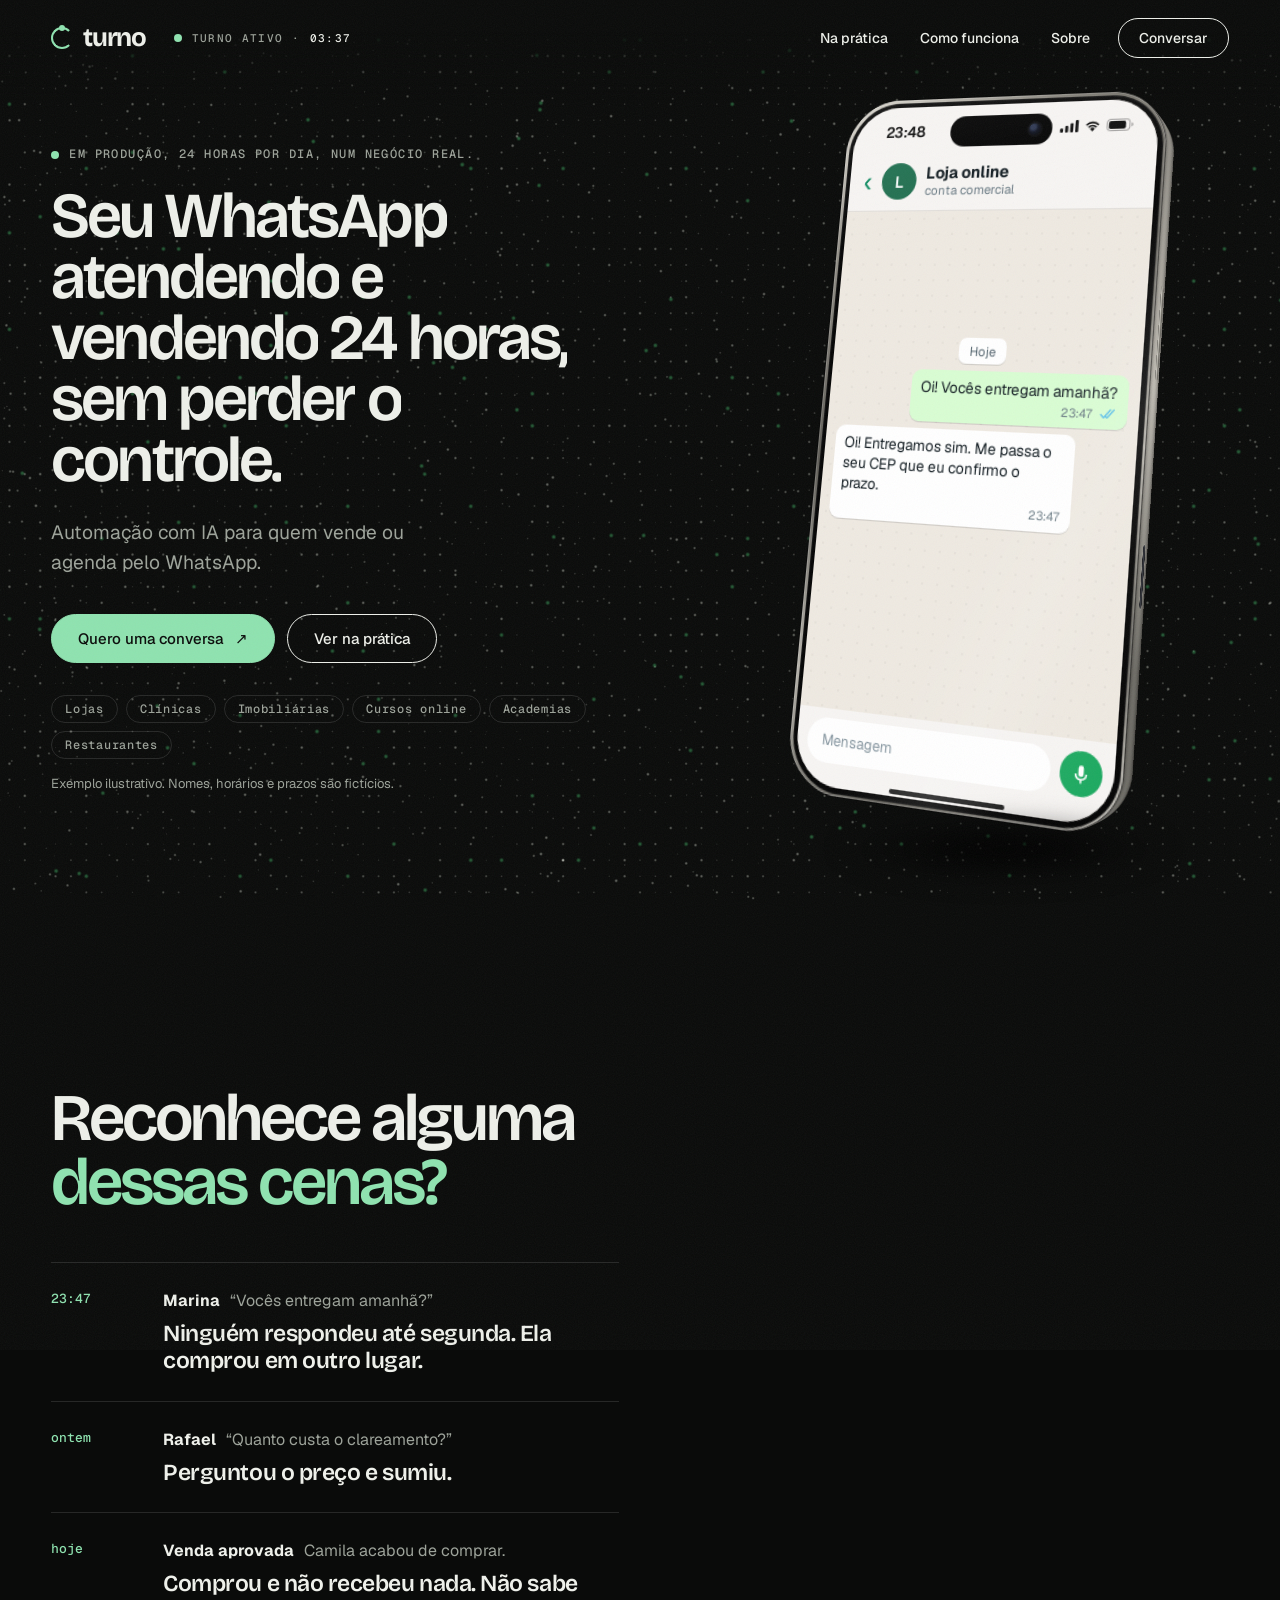
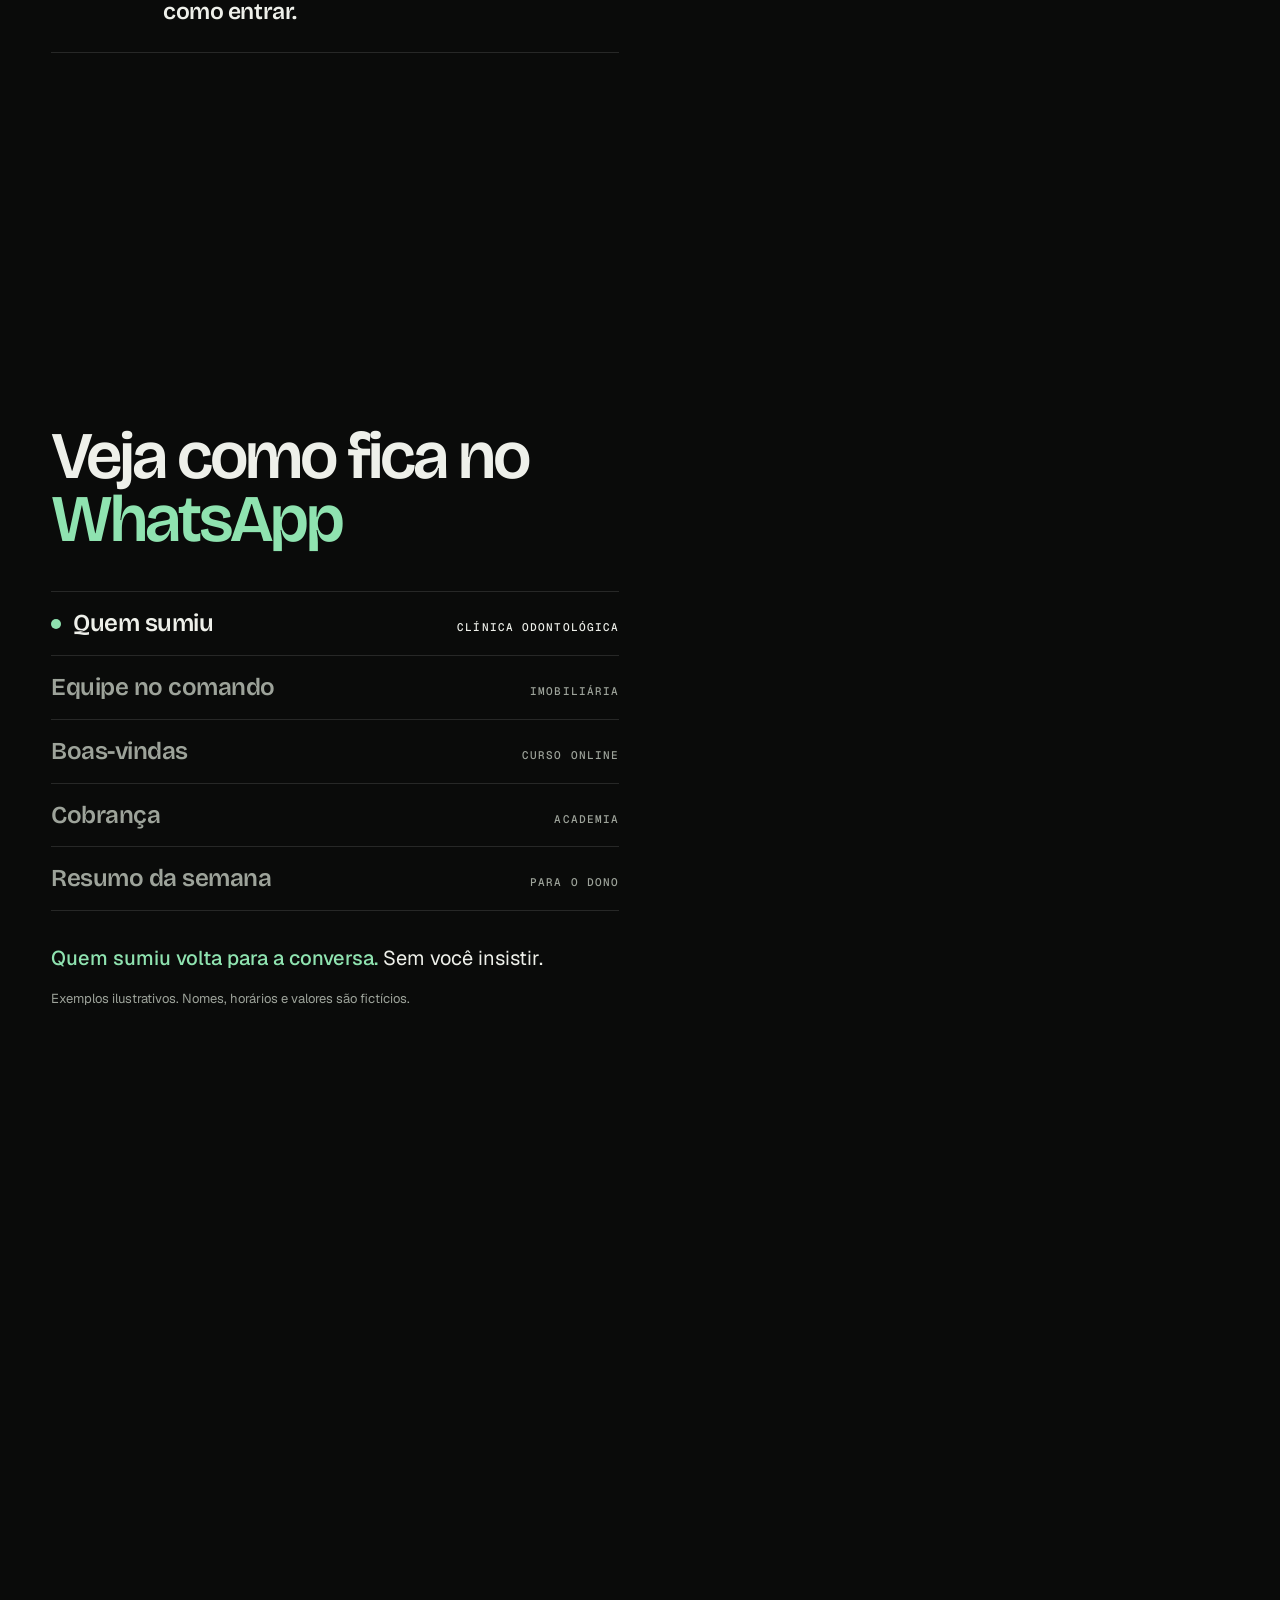
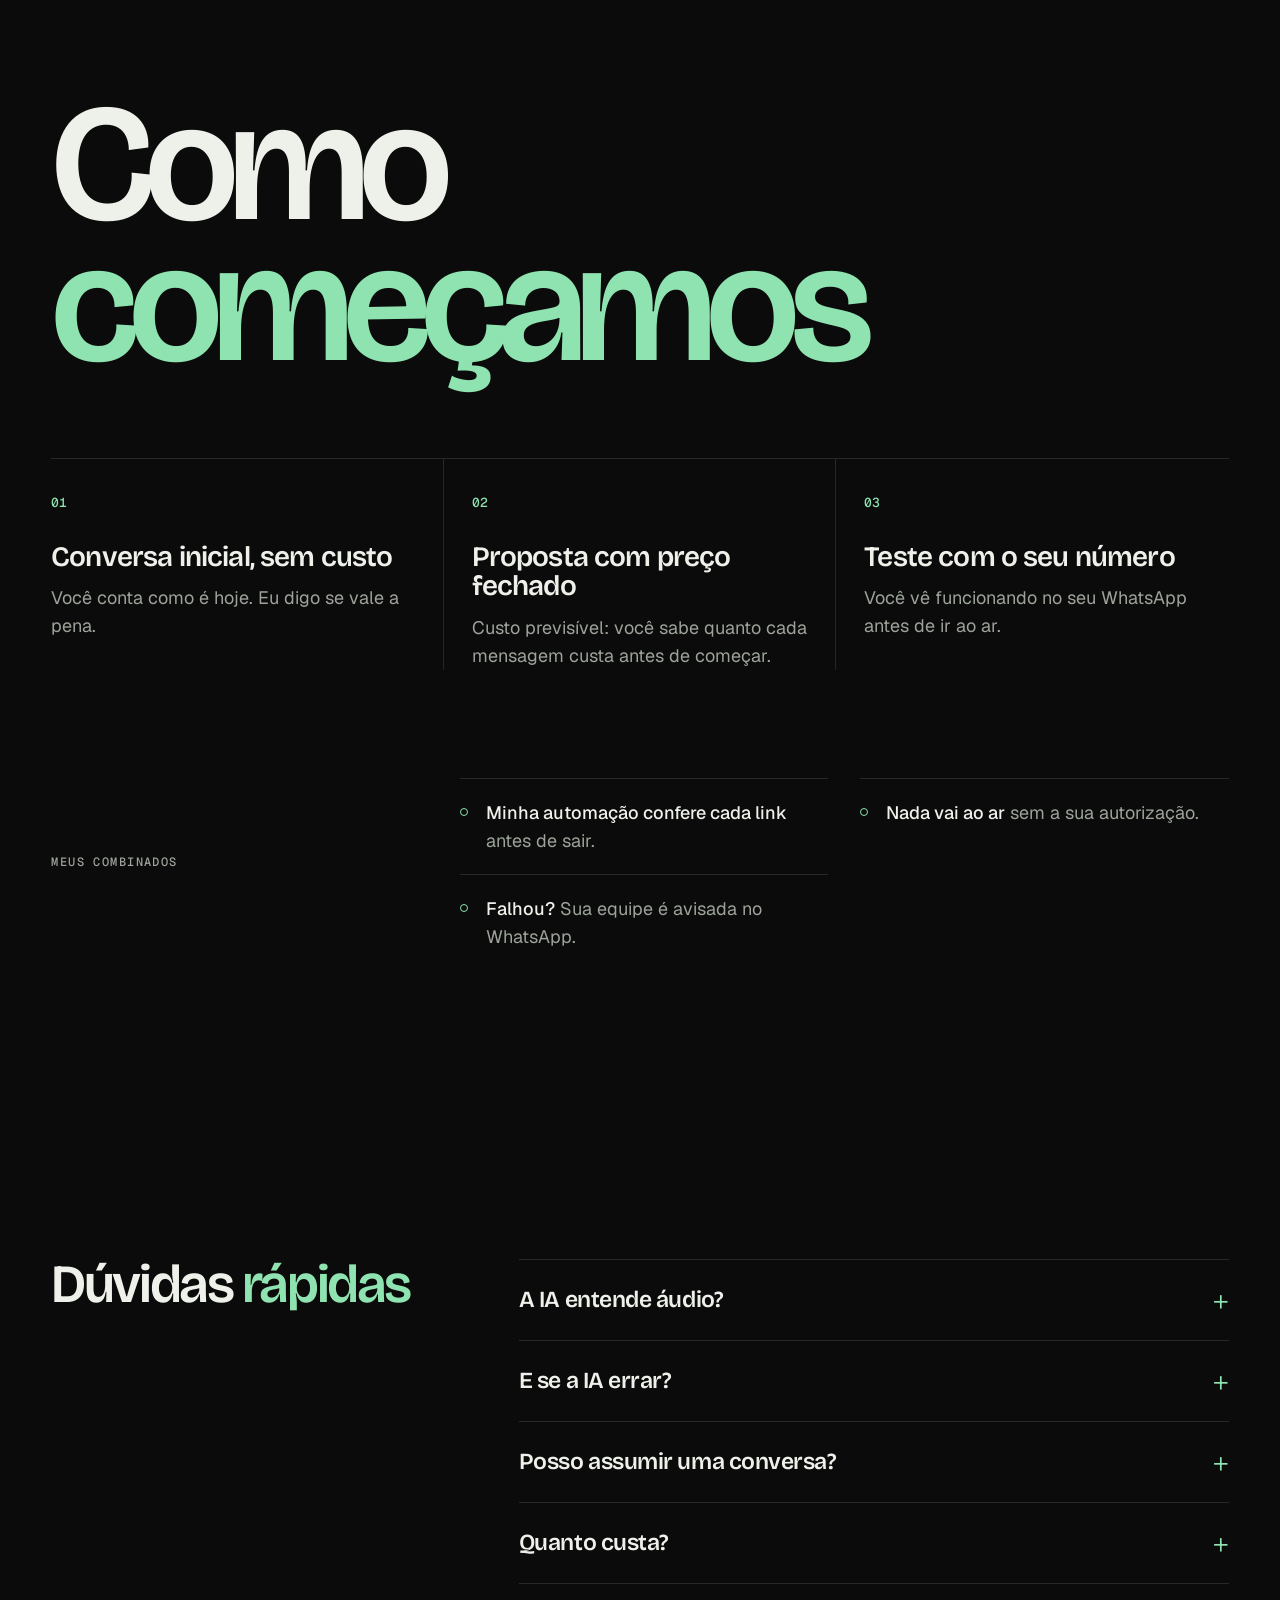
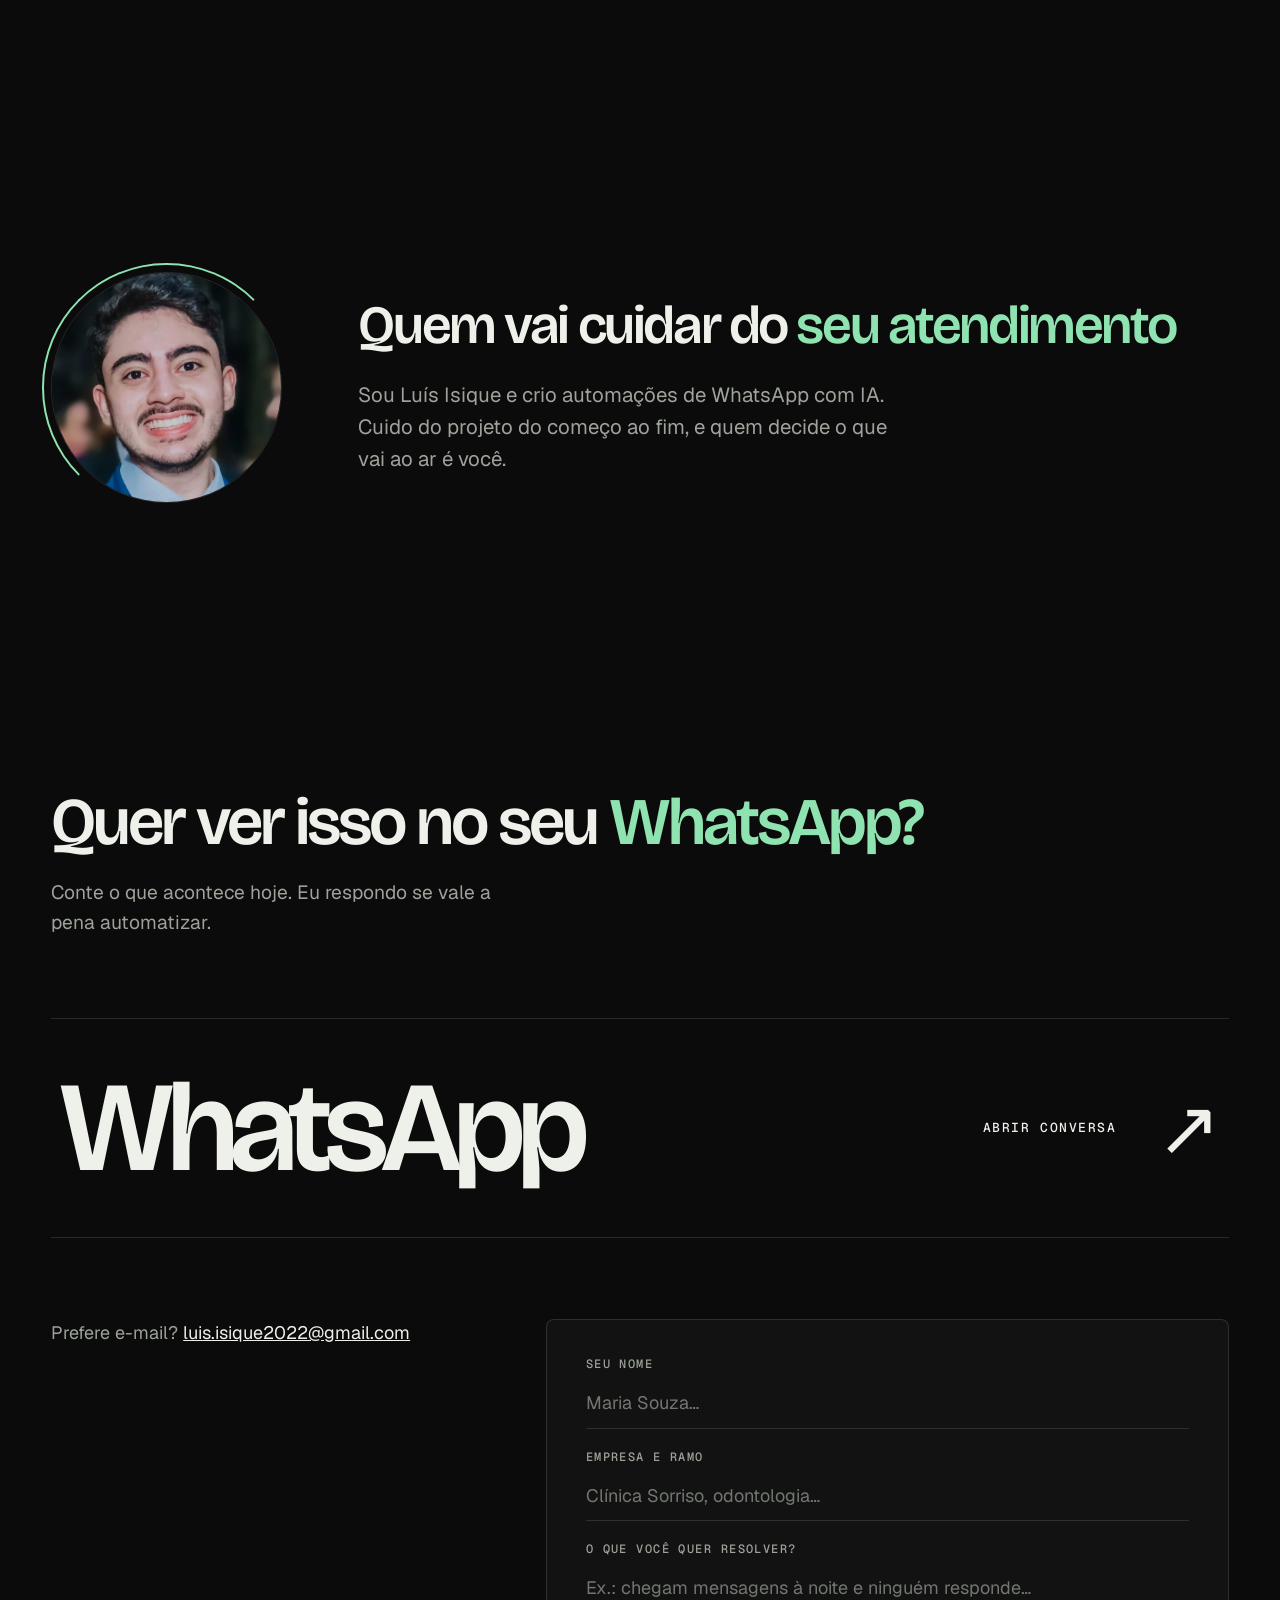
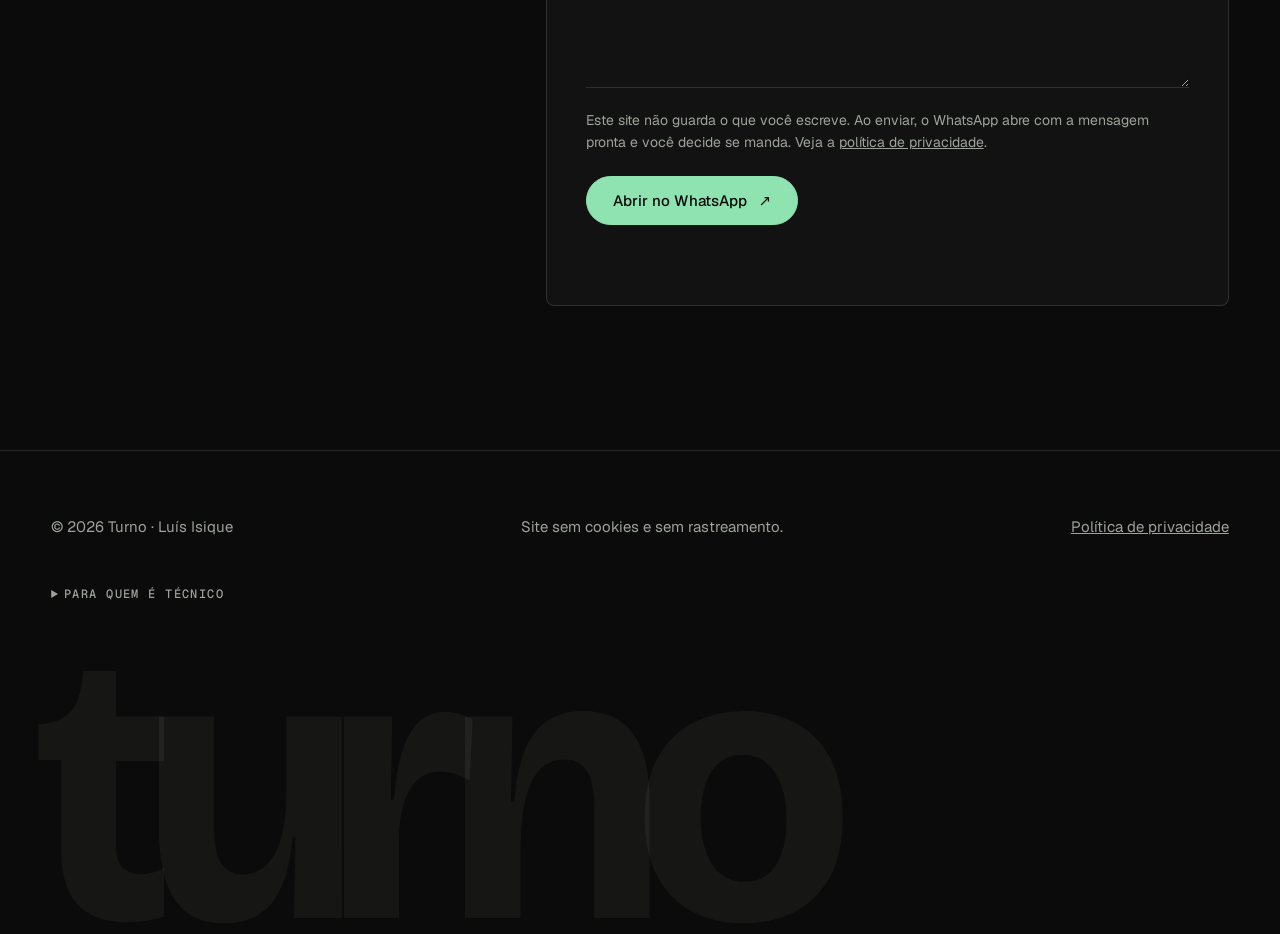
==== commit c0b6eade: "Volta o celular antigo (CSS, sem modelo 3D) no site publicado Conteúdo da branch projeto-pronto (com" ====
--- a/index.html
+++ b/index.html
@@ -9,7 +9,6 @@
 <link rel="icon" href="data:image/svg+xml,%3Csvg xmlns='http://www.w3.org/2000/svg' viewBox='0 0 32 32'%3E%3Crect width='32' height='32' rx='9' fill='%230A0B0A'/%3E%3Ccircle cx='16' cy='16' r='8.5' fill='none' stroke='%238FE3B0' stroke-width='2.2' stroke-dasharray='40 14' transform='rotate(-90 16 16)'/%3E%3Ccircle cx='16' cy='7.5' r='2.4' fill='%238FE3B0'/%3E%3C/svg%3E">
 <link rel="stylesheet" href="styles.css">
 <script src="assets/vendor/lenis.min.js" defer></script>
-<script src="assets/iphone-glb.js" defer></script>
 <script src="assets/app.min.js" defer></script>
 </head>
 <body>
@@ -41,9 +40,14 @@
 <!-- Jornada: o iPhone acompanha a rolagem até "Na prática" e para ali -->
 <div class="jornada" id="inicio">
   <div class="palco" aria-hidden="false">
-    <!-- O aparelho é um modelo 3D desenhado neste canvas; a tela abaixo é HTML, encaixada por cima dele -->
-    <canvas id="fone" aria-hidden="true"></canvas>
-    <div class="iphone" data-tela="heroi">
+    <div class="cena3d">
+      <div class="iphone" data-tela="heroi">
+        <div class="iphone-camadas" aria-hidden="true"></div>
+        <span class="botao-lado botao-acao" aria-hidden="true"></span>
+        <span class="botao-lado botao-vol1" aria-hidden="true"></span>
+        <span class="botao-lado botao-vol2" aria-hidden="true"></span>
+        <span class="botao-lado botao-power" aria-hidden="true"></span>
+        <span class="botao-lado botao-camera" aria-hidden="true"></span>
         <div class="iphone-frente">
           <div class="tela">
             <span class="ilha" aria-hidden="true"></span>
@@ -124,13 +128,12 @@
             </section>
           </div>
         </div>
-    </div>
-    <!-- Cartões e sombra que acompanham o celular -->
-    <div class="ancora" aria-hidden="true">
+        <!-- Cartões que flutuam em volta do celular, em profundidade -->
         <p class="flutua f1" aria-hidden="true"><strong>Respondeu fora do horário</strong><small>Mensagem das 23:47</small></p>
         <p class="flutua f2" aria-hidden="true"><strong>Entende áudio</strong><small>Transcreve e responde</small></p>
         <p class="flutua f3" aria-hidden="true"><strong>Conferido antes de enviar</strong><small>Só com dados da sua lista</small></p>
-        <div class="sombra"></div>
+      </div>
+      <div class="sombra" aria-hidden="true"></div>
     </div>
   </div>
 
@@ -254,7 +257,6 @@
     <p><strong>Ferramentas:</strong> n8n, WhatsApp, OpenAI (gpt-4o-mini e Whisper), Redis, PostgreSQL, Docker, Caddy, webhooks de plataformas de pagamento, JavaScript e Python.</p>
     <p><strong>A conferência de links:</strong> toda resposta da IA passa por um trecho de código antes de sair. Se houver um link de um domínio vigiado que não esteja na lista oficial, a resposta inteira é trocada por uma frase segura. É a única camada que não depende de o modelo obedecer ao prompt.</p>
     <p><strong>Testes:</strong> cada fluxo tem um teste em Node que roda o código dos nós sem enviar nada. O teste real é uma mensagem do número da empresa para ele mesmo.</p>
-    <p><strong>Modelo 3D:</strong> este trabalho é baseado em <a href="https://sketchfab.com/3d-models/iphone-16-pro-max-56f0840754654be3a9e4679c84d4ed64">"Iphone 16 Pro Max"</a> de <a href="https://sketchfab.com/shig0">shig0</a>, licenciado sob <a href="http://creativecommons.org/licenses/by/4.0/">CC-BY 4.0</a>. Foram trocadas as cores e removida a imagem de fundo da tela.</p>
   </details>
   <div class="rodape-gigante" aria-hidden="true">turno</div>
 </footer>
--- a/styles.css
+++ b/styles.css
@@ -92,28 +92,42 @@
 
 /* ---------- Jornada com o iPhone ---------- */
 .jornada { position: relative; display: grid; grid-template-columns: minmax(0, 1.1fr) minmax(0, 1fr); }
-.palco { grid-column: 2; grid-row: 1; align-self: start; position: sticky; top: 0; height: 100vh; height: 100svh; z-index: 1; pointer-events: none; }
+.palco { grid-column: 2; grid-row: 1; align-self: start; position: sticky; top: 0; height: 100vh; height: 100svh; display: grid; place-items: center; z-index: 1; pointer-events: none; }
 .passos-jornada { grid-column: 1; grid-row: 1; position: relative; z-index: 2; }
 .passo { min-height: 100vh; min-height: 100svh; display: flex; flex-direction: column; justify-content: center; padding: 120px var(--margem) 80px; }
 .pratica { min-height: 150vh; justify-content: flex-start; padding-top: 25vh; }
 .passo-conteudo { display: contents; }
 
-/* O aparelho é um modelo 3D desenhado no canvas #fone (fone.js). A tela é HTML: o app.js encaixa
-   este bloco sobre a tela do modelo com matrix3d, então o texto continua sendo texto de verdade. */
-#fone { position: absolute; inset: 0; width: 100%; height: 100%; }
-.iphone { --r: 36px; position: absolute; left: 0; top: 0; width: 288px; height: 604px; transform-origin: 0 0; border-radius: var(--r); overflow: hidden; background: #050505; opacity: 0; visibility: hidden; transition: opacity .5s var(--ease); }
-.fone3d .iphone { opacity: var(--vis, 1); visibility: visible; }
-.iphone-frente, .tela { position: absolute; inset: 0; border-radius: inherit; }
+.cena3d { position: relative; perspective: 1250px; perspective-origin: 50% 40%; transform: scale(var(--escala)); }
+.iphone { --w: 300px; --h: 620px; --r: 50px; width: var(--w); height: var(--h); position: relative; transform-style: preserve-3d; will-change: transform; }
+/* corpo: fatias de titânio empilhadas em profundidade (7,6 mm em escala), sombreadas como uma lateral arredondada */
+.iphone-camadas, .iphone-camadas i { position: absolute; inset: 0; border-radius: var(--r); transform-style: preserve-3d; }
+.iphone-camadas i { background: var(--fatia); transform: translateZ(var(--z)); backface-visibility: visible; }
+/* botões laterais: placas viradas 90° ficam rentes à lateral do corpo e ganham volume ao girar o aparelho */
+.botao-lado { position: absolute; left: 0; width: 10px; border-radius: 3px; background: linear-gradient(90deg, #5a5852, #c9c6be 35%, #8a877f 70%, #4d4b46); transform-origin: 0 50%; transform: translate3d(-1.6px, 0, -11px) rotateY(90deg); }
+.botao-acao { top: 102px; height: 28px; }
+.botao-vol1 { top: 148px; height: 50px; }
+.botao-vol2 { top: 208px; height: 50px; }
+.botao-power, .botao-camera { transform: translate3d(calc(var(--w) + 1.6px), 0, -11px) rotateY(90deg); }
+.botao-power { top: 168px; height: 80px; }
+/* Camera Control: faixa de safira rebaixada, mais escura que o titânio */
+.botao-camera { top: 386px; height: 52px; width: 8px; border-radius: 4px; background: linear-gradient(90deg, #15161a, #3b3d44 45%, #1b1c20); box-shadow: 0 0 0 .6px rgba(190,186,176,.55); transform: translate3d(calc(var(--w) + .9px), 0, -12px) rotateY(90deg); }
+/* frente: aro de titânio fino, borda preta, vidro */
+.iphone-frente {
+  position: absolute; inset: 0; border-radius: var(--r); padding: 2.5px;
+  background: linear-gradient(145deg, #e3e0d8 0%, #8f8c84 18%, #5f5d57 40%, #b5b2aa 62%, #5b5953 82%, #cfccc4 100%);
+  box-shadow: 0 0 0 .5px rgba(0,0,0,.7), inset 0 0 0 .5px rgba(255,255,255,.35);
+}
 .iphone-frente::after { /* reflexo do vidro que corre com o giro */
-  content: ""; position: absolute; inset: 0; border-radius: inherit; pointer-events: none; z-index: 6;
+  content: ""; position: absolute; inset: 2.5px; border-radius: calc(var(--r) - 2.5px); pointer-events: none; z-index: 6;
   background:
-    linear-gradient(115deg, transparent 38%, rgba(255,255,255,.12) 46%, rgba(255,255,255,.03) 51%, transparent 58%) var(--brilho, 50%) 0 / 280% 100% no-repeat,
+    linear-gradient(115deg, transparent 38%, rgba(255,255,255,.11) 46%, rgba(255,255,255,.03) 51%, transparent 58%) var(--brilho, 50%) 0 / 280% 100% no-repeat,
     linear-gradient(170deg, rgba(255,255,255,.07), transparent 22%);
 }
-.tela { overflow: hidden; }
-.ilha { position: absolute; z-index: 5; top: 10px; left: 50%; width: 84px; height: 25px; margin-left: -42px; border-radius: 20px; background: #000; }
-.ilha::after { content: ""; position: absolute; right: 8px; top: 6px; width: 13px; height: 13px; border-radius: 50%; background: radial-gradient(circle at 38% 35%, #2b3550 0 18%, #0d1120 38%, #050608 70%); box-shadow: inset 0 0 0 1.5px #0b0b0b; }
-.status { position: absolute; z-index: 4; top: 15px; left: 30px; right: 22px; display: flex; justify-content: space-between; align-items: center; font: 600 14px/1 -apple-system, "SF Pro Text", var(--sans); letter-spacing: -.01em; color: #0b0b0b; fill: currentColor; transition: color .5s; }
+.tela { position: absolute; inset: 2.5px; border-radius: calc(var(--r) - 2.5px); background: #050505; overflow: hidden; box-shadow: inset 0 0 0 1px rgba(255,255,255,.05); }
+.ilha { position: absolute; z-index: 5; top: 14px; left: 50%; width: 96px; height: 28px; margin-left: -48px; border-radius: 20px; background: #000; box-shadow: inset 0 0 0 .5px rgba(255,255,255,.04); }
+.ilha::after { content: ""; position: absolute; right: 9px; top: 7px; width: 14px; height: 14px; border-radius: 50%; background: radial-gradient(circle at 38% 35%, #2b3550 0 18%, #0d1120 38%, #050608 70%); box-shadow: inset 0 0 0 1.5px #0b0b0c; }
+.status { position: absolute; z-index: 4; top: 20px; left: 36px; right: 26px; display: flex; justify-content: space-between; align-items: center; font: 600 14px/1 -apple-system, "SF Pro Text", var(--sans); letter-spacing: -.01em; color: #0b0b0b; fill: currentColor; transition: color .5s; }
 .iphone[data-tela="bloqueio"] .status { color: #fff; }
 /* na tela de bloqueio do iPhone a barra de cima não mostra a hora: ela fica no relógio grande */
 .iphone[data-tela="bloqueio"] .status .relogio { visibility: hidden; }
@@ -121,12 +135,8 @@
 .iphone[data-tela="bloqueio"] .indicador { background: #fff; opacity: .85; }
 .status .relogio { color: inherit; }
 .status-icones { display: flex; gap: 5px; align-items: center; }
-/* sem WebGL: a tela fica de pé, no centro, com uma moldura simples */
-.sem3d .iphone { left: 50%; top: 50%; margin: -302px 0 0 -144px; opacity: 1; visibility: visible; box-shadow: 0 0 0 5px #4a4944, 0 0 0 6px #8f8c84, 0 30px 60px -20px rgba(0,0,0,.8); }
-.ancora { position: absolute; left: 0; top: 0; width: 300px; height: 620px; transform-origin: 0 0; opacity: 0; transition: opacity .5s var(--ease); }
-.fone3d .ancora { opacity: 1; }
-
-.app { position: absolute; inset: 0; border-radius: inherit; box-shadow: inset 0 0 0 .5px rgba(0,0,0,.5); overflow: hidden; display: flex; flex-direction: column; opacity: 0; transition: opacity .6s var(--ease); background: #efeae2; color: #111b21; font-family: var(--sans); }
+
+.app { position: absolute; inset: 4.5px; border-radius: calc(var(--r) - 7px); box-shadow: inset 0 0 0 .5px rgba(0,0,0,.5); overflow: hidden; display: flex; flex-direction: column; opacity: 0; transition: opacity .6s var(--ease); background: #efeae2; color: #111b21; font-family: var(--sans); }
 .iphone[data-tela="heroi"] .app-heroi, .iphone[data-tela="bloqueio"] .app-bloqueio, .iphone[data-tela="pratica"] .app-pratica { opacity: 1; z-index: 2; }
 .zap-topo { display: flex; align-items: center; gap: 9px; padding: 52px 14px 10px; background: #f7f5f3; border-bottom: 1px solid #e3e0dc; }
 .voltar { font-size: 26px; line-height: 1; color: #0b8a5f; }
@@ -187,10 +197,10 @@
 }
 .flutua::before { content: ""; position: absolute; left: 13px; top: 50%; width: 10px; height: 10px; margin-top: -5px; border-radius: 50%; background: var(--acento); box-shadow: 0 0 12px var(--acento); }
 .flutua small { color: var(--tinta-suave); font-size: 11.5px; }
-.f1 { left: -214px; top: 118px; }
-.f2 { right: -136px; top: 122px; }
-.f3 { left: -226px; top: 540px; }
-.ancora[data-tela="heroi"] .flutua.ligado { opacity: 1; translate: 0 0; }
+.f1 { left: -214px; top: 118px; transform: translateZ(40px); }
+.f2 { right: -136px; top: 122px; transform: translateZ(50px); }
+.f3 { left: -226px; top: 540px; transform: translateZ(30px); }
+.iphone[data-tela="heroi"] .flutua.ligado { opacity: 1; translate: 0 0; }
 .sombra { position: absolute; left: 50%; bottom: -64px; width: 300px; height: 60px; margin-left: -150px; border-radius: 50%; background: radial-gradient(closest-side, rgba(0,0,0,.85), rgba(0,0,0,.35) 60%, transparent); filter: blur(10px); transform: translateX(var(--sombra-x, 0px)) scaleX(var(--sombra, 1)); }
 .sombra::after { content: ""; position: absolute; left: 25%; right: 25%; top: 40%; height: 12px; border-radius: 50%; background: rgba(0,0,0,.8); filter: blur(6px); }
 
@@ -297,6 +307,8 @@
   .palco, .passos-jornada { grid-column: 1; grid-row: 1; }
   /* Duas zonas que não se cruzam: o texto do passo fica preso no alto e o iPhone, inteiro, embaixo.
      O app.js mede o texto e calcula a escala do iPhone para caber no espaço que sobra. */
+  .palco { place-items: end center; padding-bottom: 12px; }
+  .cena3d { transform-origin: 50% 100%; }
   .flutua { display: none; }
   /* leve no celular: sem granulado animado nem desfoque de fundo, que travavam a GPU */
   .grao { display: none; }
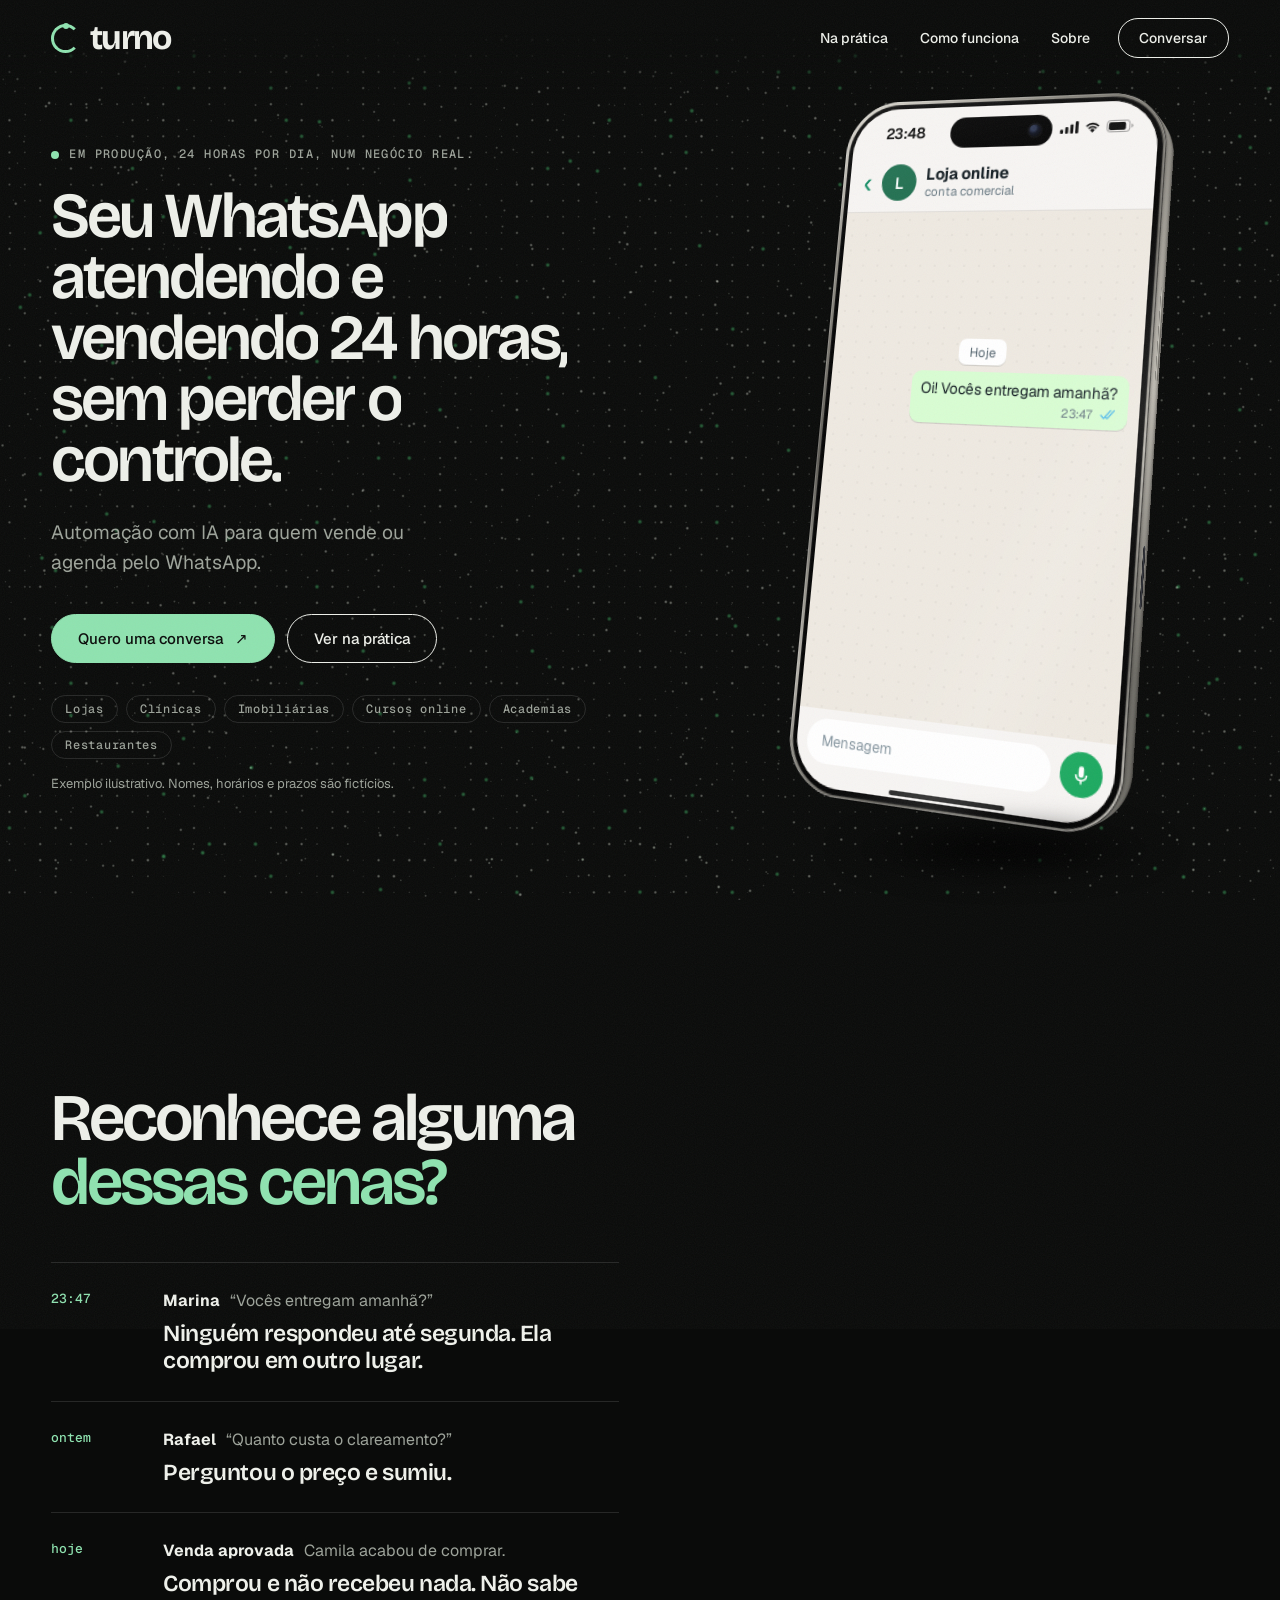
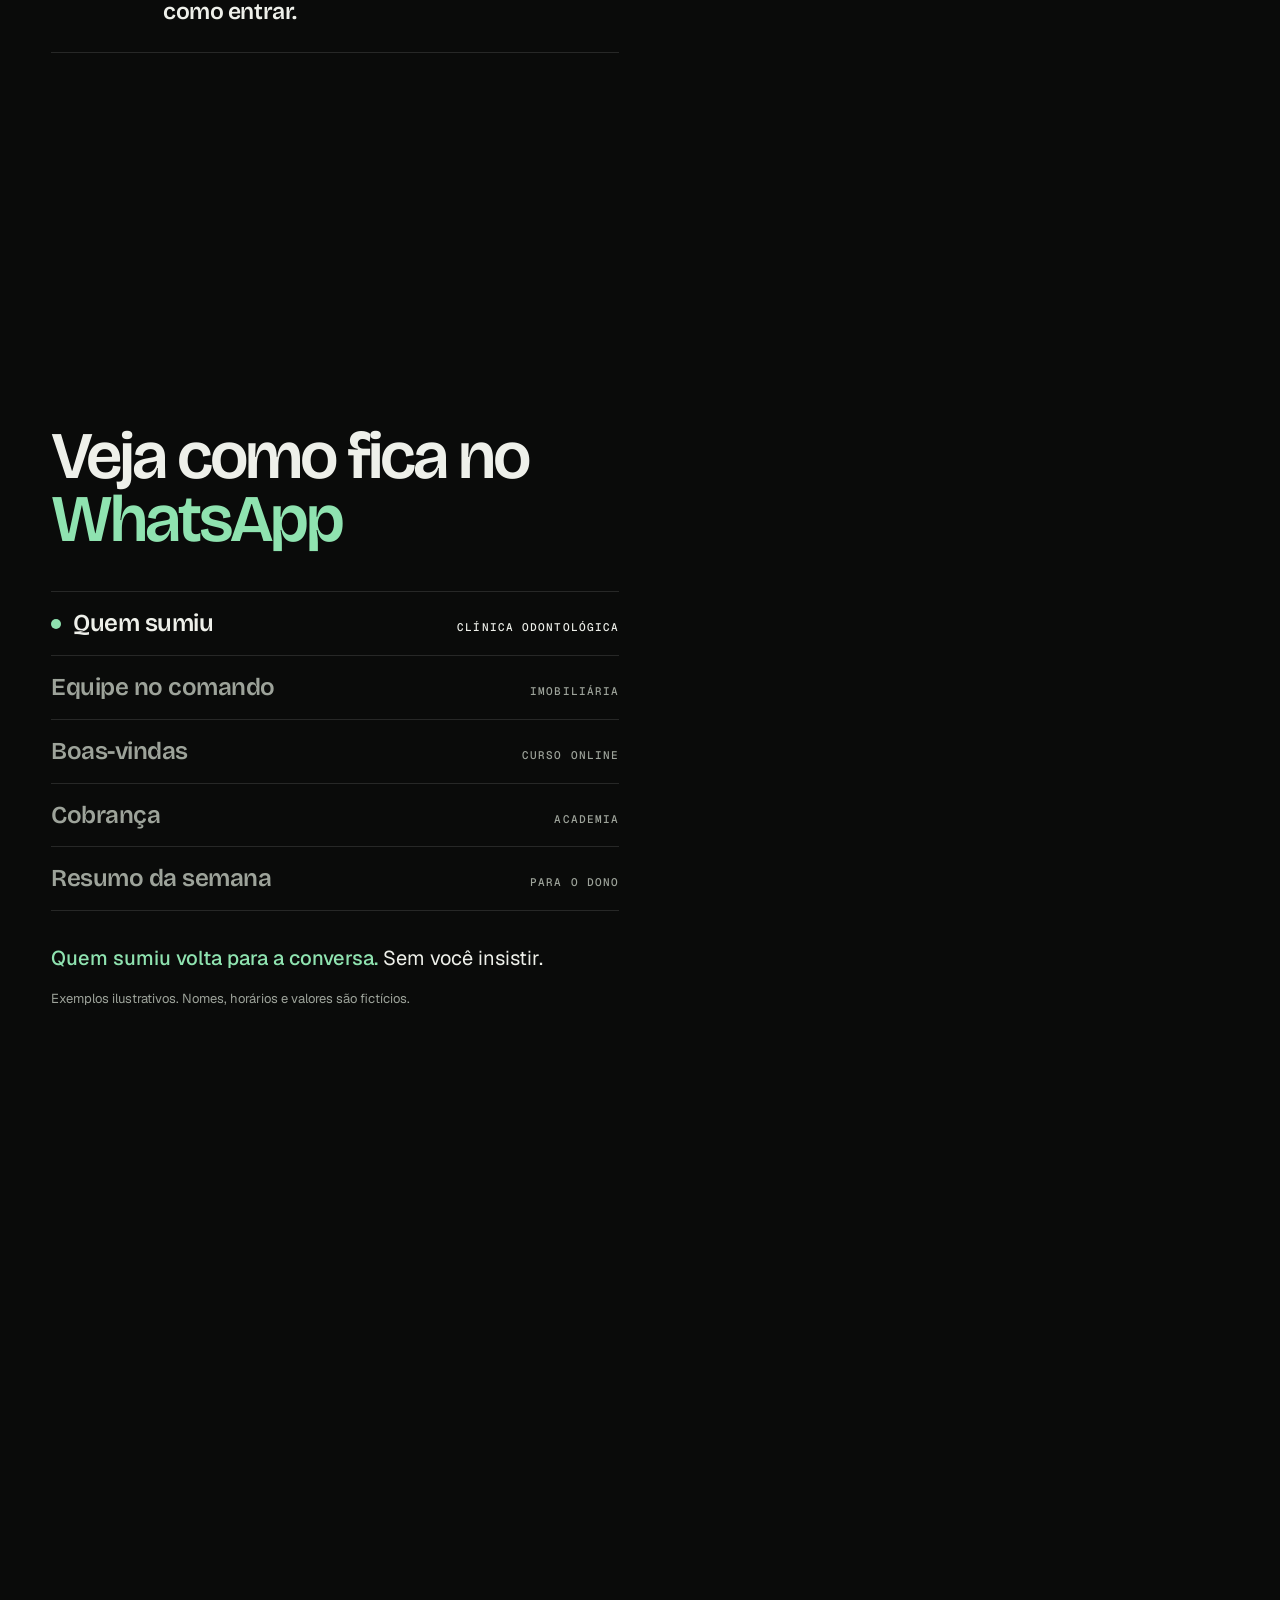
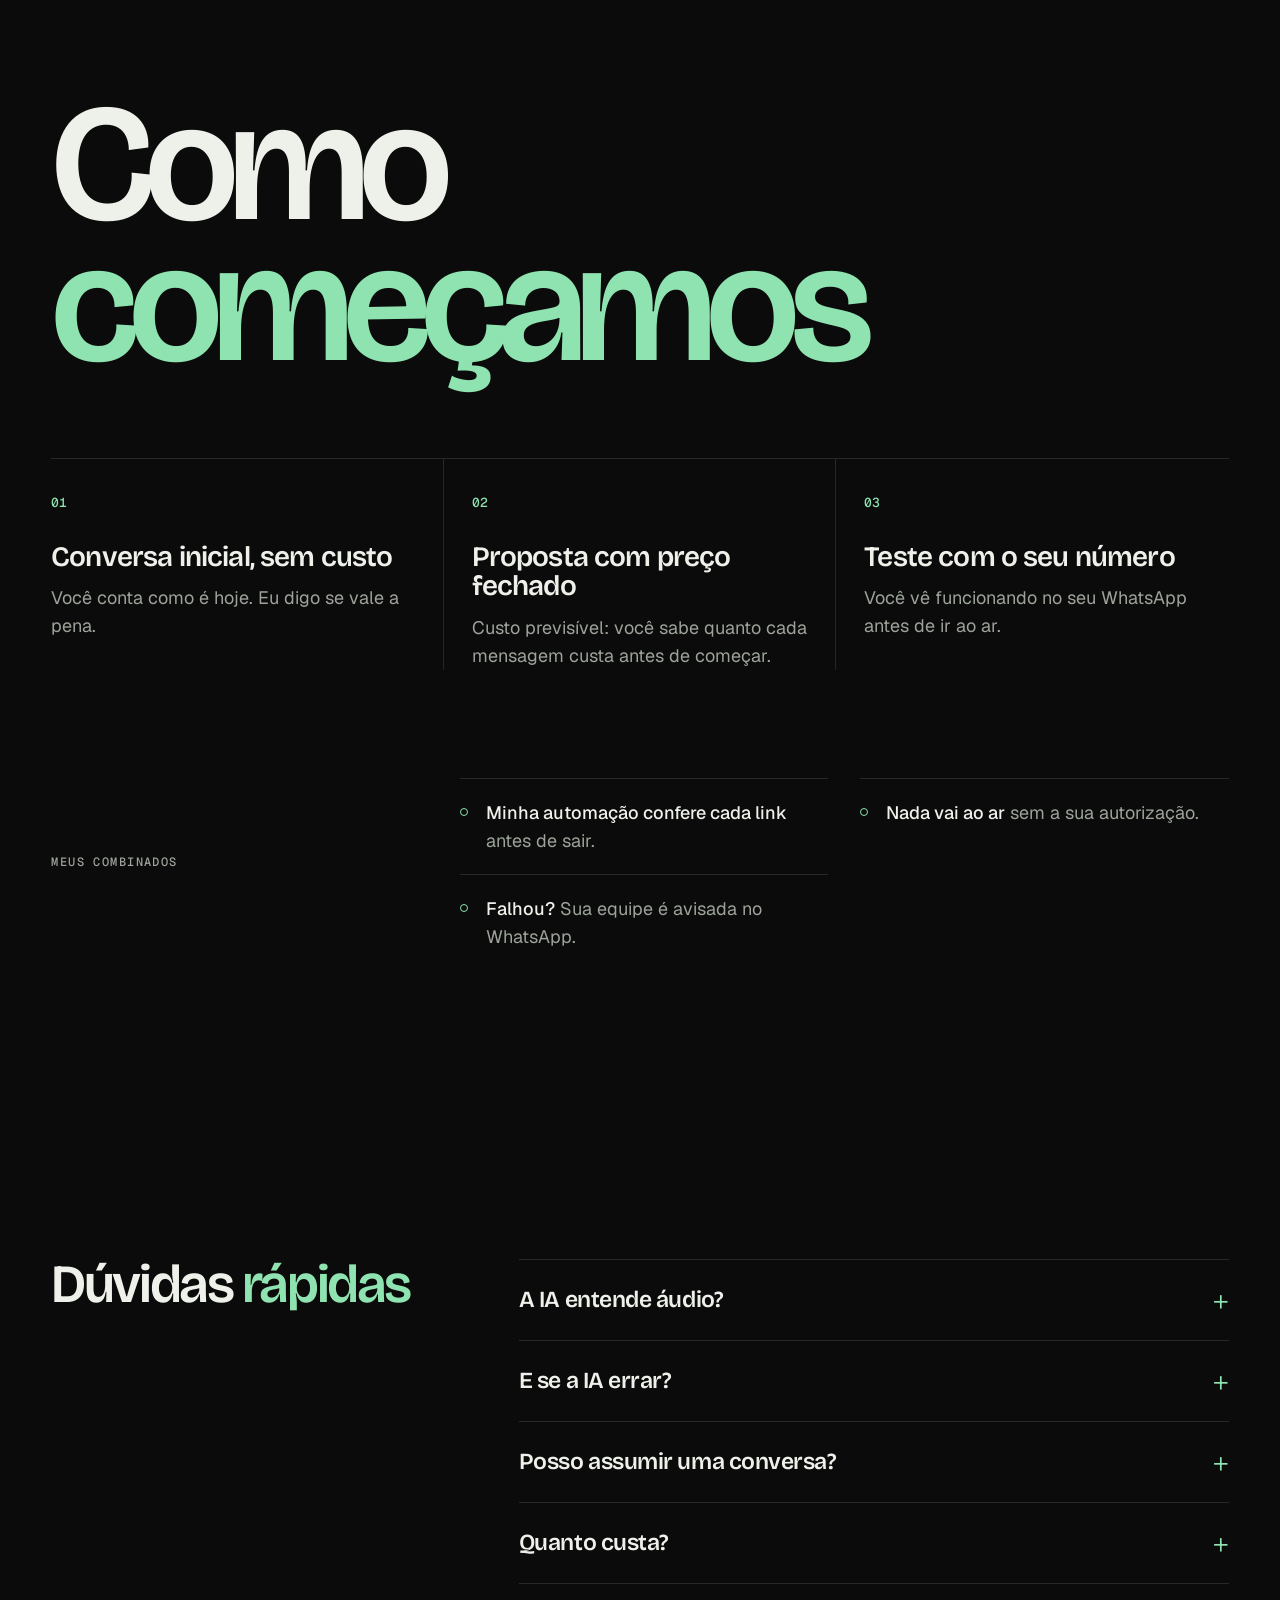
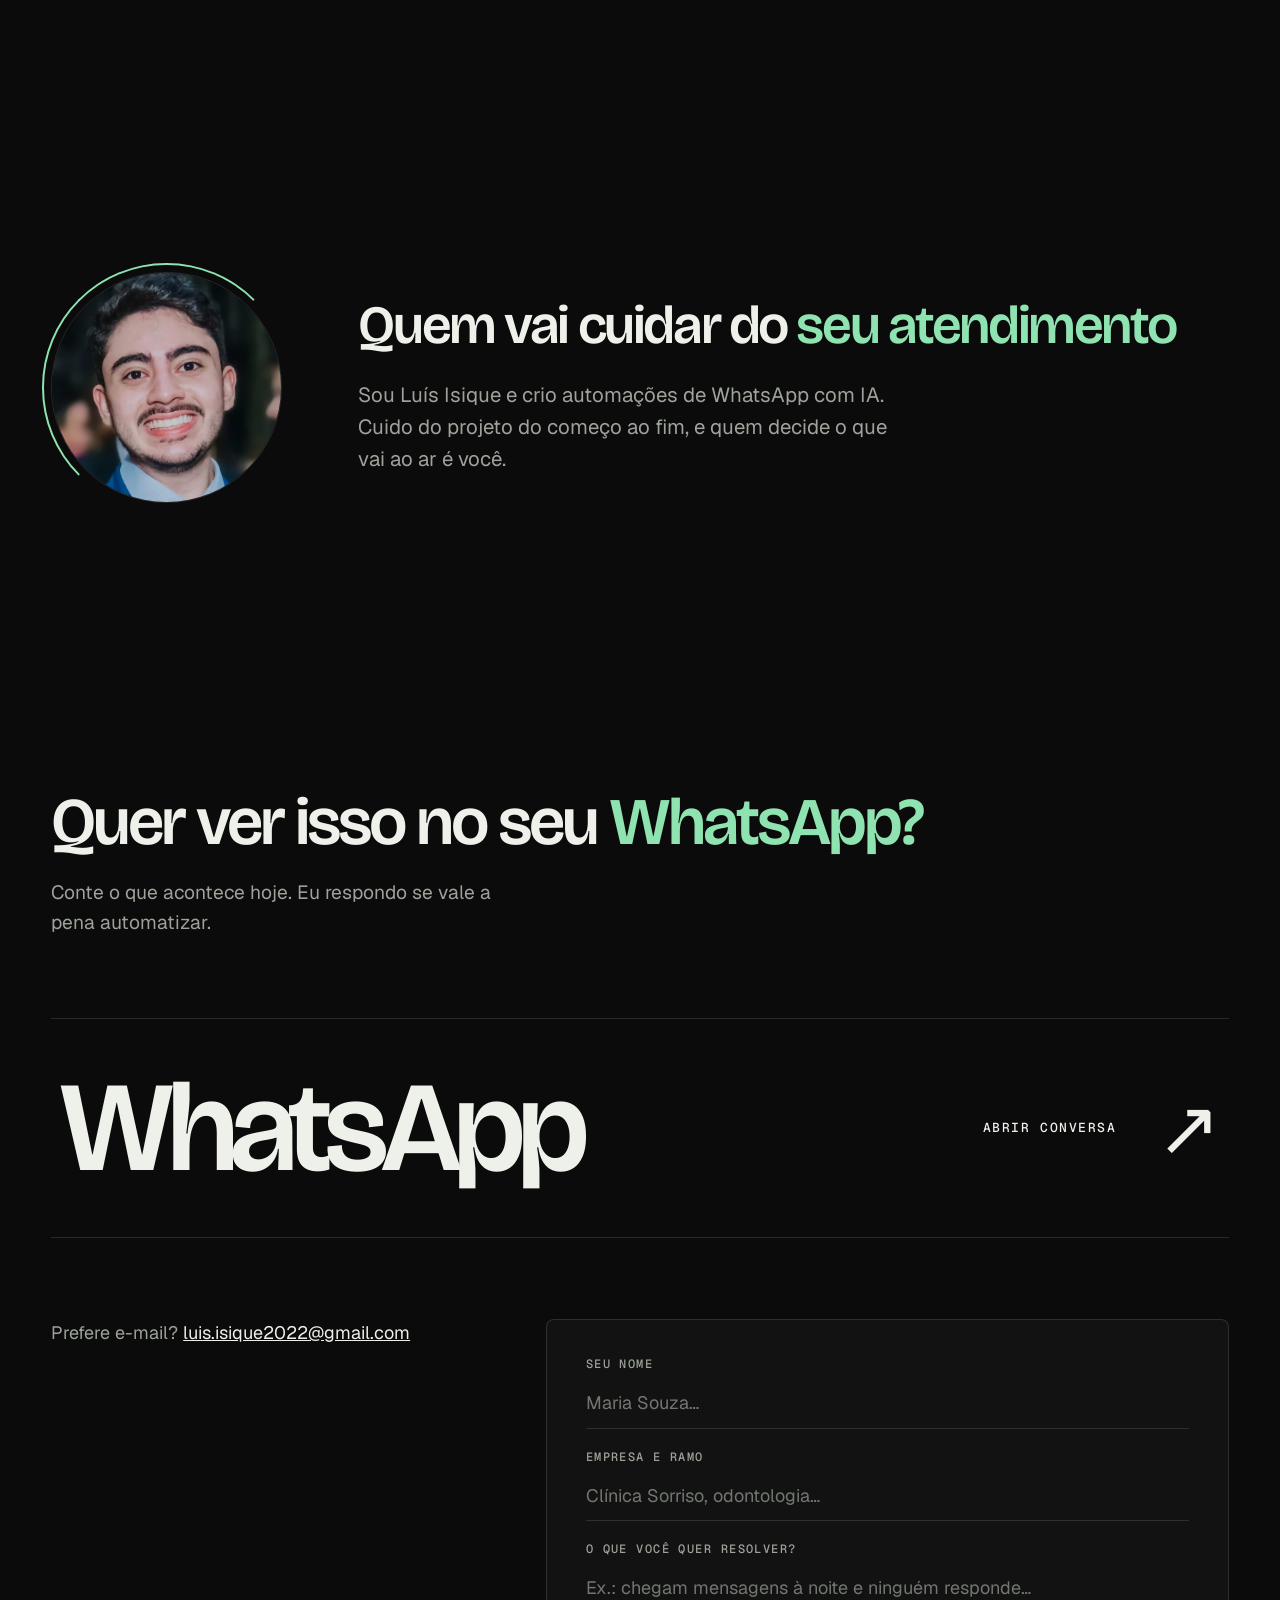
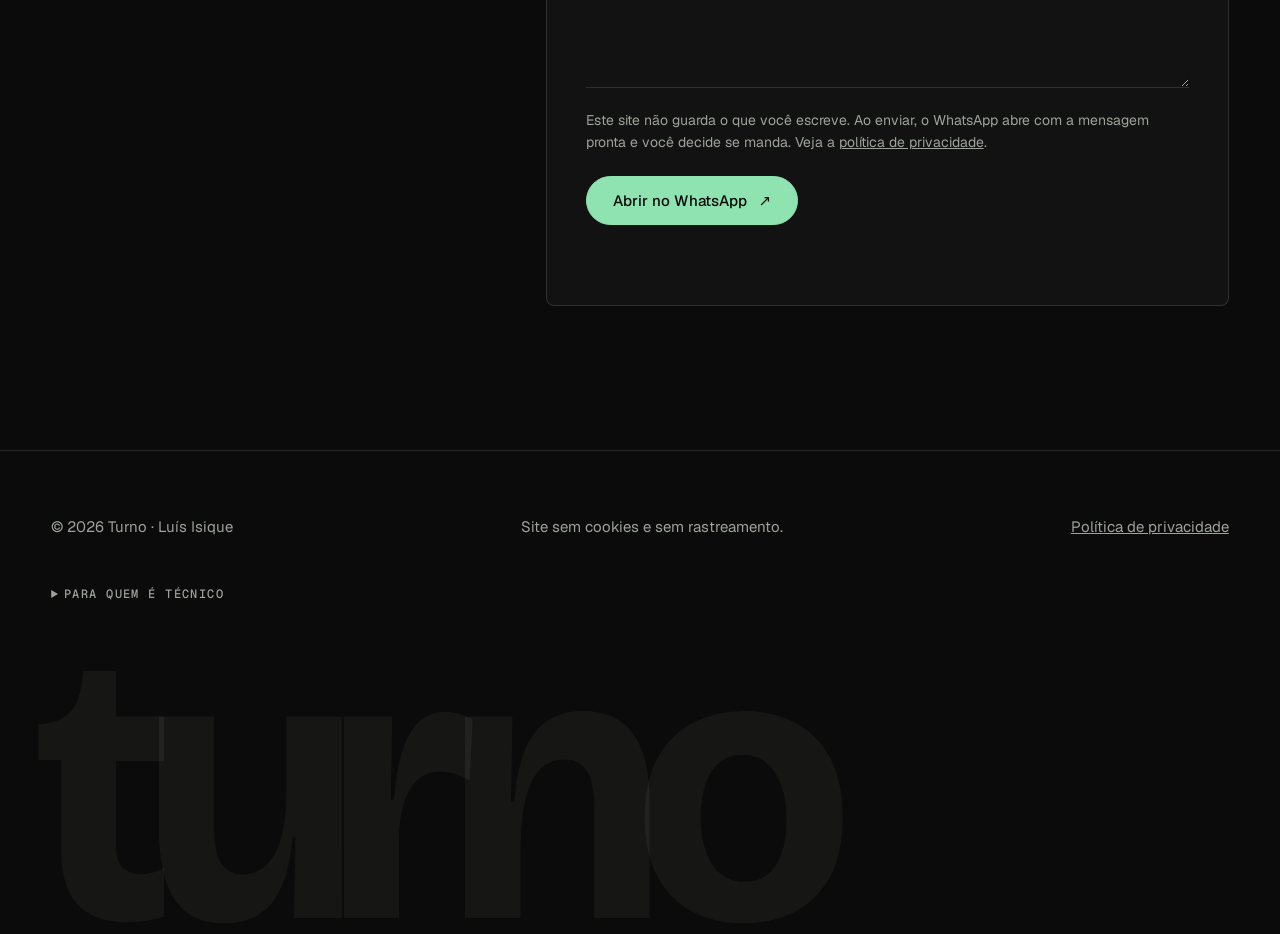
==== commit 6faf0904: "Topo: tira o selo 'Turno ativo' e aumenta a logo e o nome" ====
--- a/index.html
+++ b/index.html
@@ -19,7 +19,6 @@
 
 <header class="topo">
   <a class="marca" href="#inicio" aria-label="Turno, início"><span class="marca-anel" aria-hidden="true"></span>turno</a>
-  <p class="topo-turno" aria-hidden="true"><span class="pulso"></span>Turno ativo · <span class="relogio">--:--</span></p>
   <nav class="topo-nav" aria-label="Seções">
     <a href="#pratica">Na prática</a>
     <a href="#processo">Como funciona</a>
--- a/styles.css
+++ b/styles.css
@@ -74,13 +74,12 @@
 /* Topo */
 .topo { position: fixed; top: 0; left: 0; right: 0; z-index: 50; display: flex; align-items: center; gap: 28px; padding: 18px var(--margem); }
 .topo::before { content: ""; position: absolute; inset: 0 0 -24px; z-index: -1; background: linear-gradient(var(--fundo) 30%, transparent); pointer-events: none; }
-.marca { display: inline-flex; align-items: center; gap: 10px; text-decoration: none; font: 700 26px/1 var(--display); letter-spacing: -.05em; }
-.marca-anel { width: 22px; height: 22px; border-radius: 50%; border: 2.5px solid var(--acento); border-right-color: transparent; position: relative; animation: girar 6s linear infinite; }
+.marca { display: inline-flex; align-items: center; gap: 10px; text-decoration: none; font: 700 34px/1 var(--display); letter-spacing: -.05em; }
+.marca-anel { width: 29px; height: 29px; border-radius: 50%; border: 3px solid var(--acento); border-right-color: transparent; position: relative; animation: girar 6s linear infinite; }
 .marca-anel::after { content: ""; position: absolute; top: -4px; left: 50%; width: 6px; height: 6px; margin-left: -3px; border-radius: 50%; background: var(--acento); }
 @keyframes girar { to { transform: rotate(360deg); } }
-.topo-turno { margin: 0 auto 0 0; display: flex; align-items: center; gap: 10px; font: 500 11px/1 var(--mono); letter-spacing: .12em; text-transform: uppercase; color: var(--tinta-suave); }
 .relogio { font-variant-numeric: tabular-nums; color: var(--tinta); }
-.topo-nav { display: flex; gap: 32px; font: 500 14px/1 var(--sans); }
+.topo-nav { margin-left: auto; display: flex; gap: 32px; font: 500 14px/1 var(--sans); }
 .topo-nav a { text-decoration: none; position: relative; }
 .topo-nav a::after { content: ""; position: absolute; left: 0; right: 0; bottom: -6px; height: 1px; background: currentColor; transform: scaleX(0); transform-origin: right; transition: transform .45s var(--ease); }
 .topo-nav a:hover::after { transform: scaleX(1); transform-origin: left; }
@@ -301,7 +300,7 @@
 @media (max-width: 960px) {
   body { font-size: 17px; }
   .topo { gap: 12px; }
-  .topo-nav, .botao-topo, .topo-turno { display: none; }
+  .topo-nav, .botao-topo { display: none; }
   .topo-menu { display: block; margin-left: auto; }
   .jornada { grid-template-columns: minmax(0, 1fr); }
   .palco, .passos-jornada { grid-column: 1; grid-row: 1; }
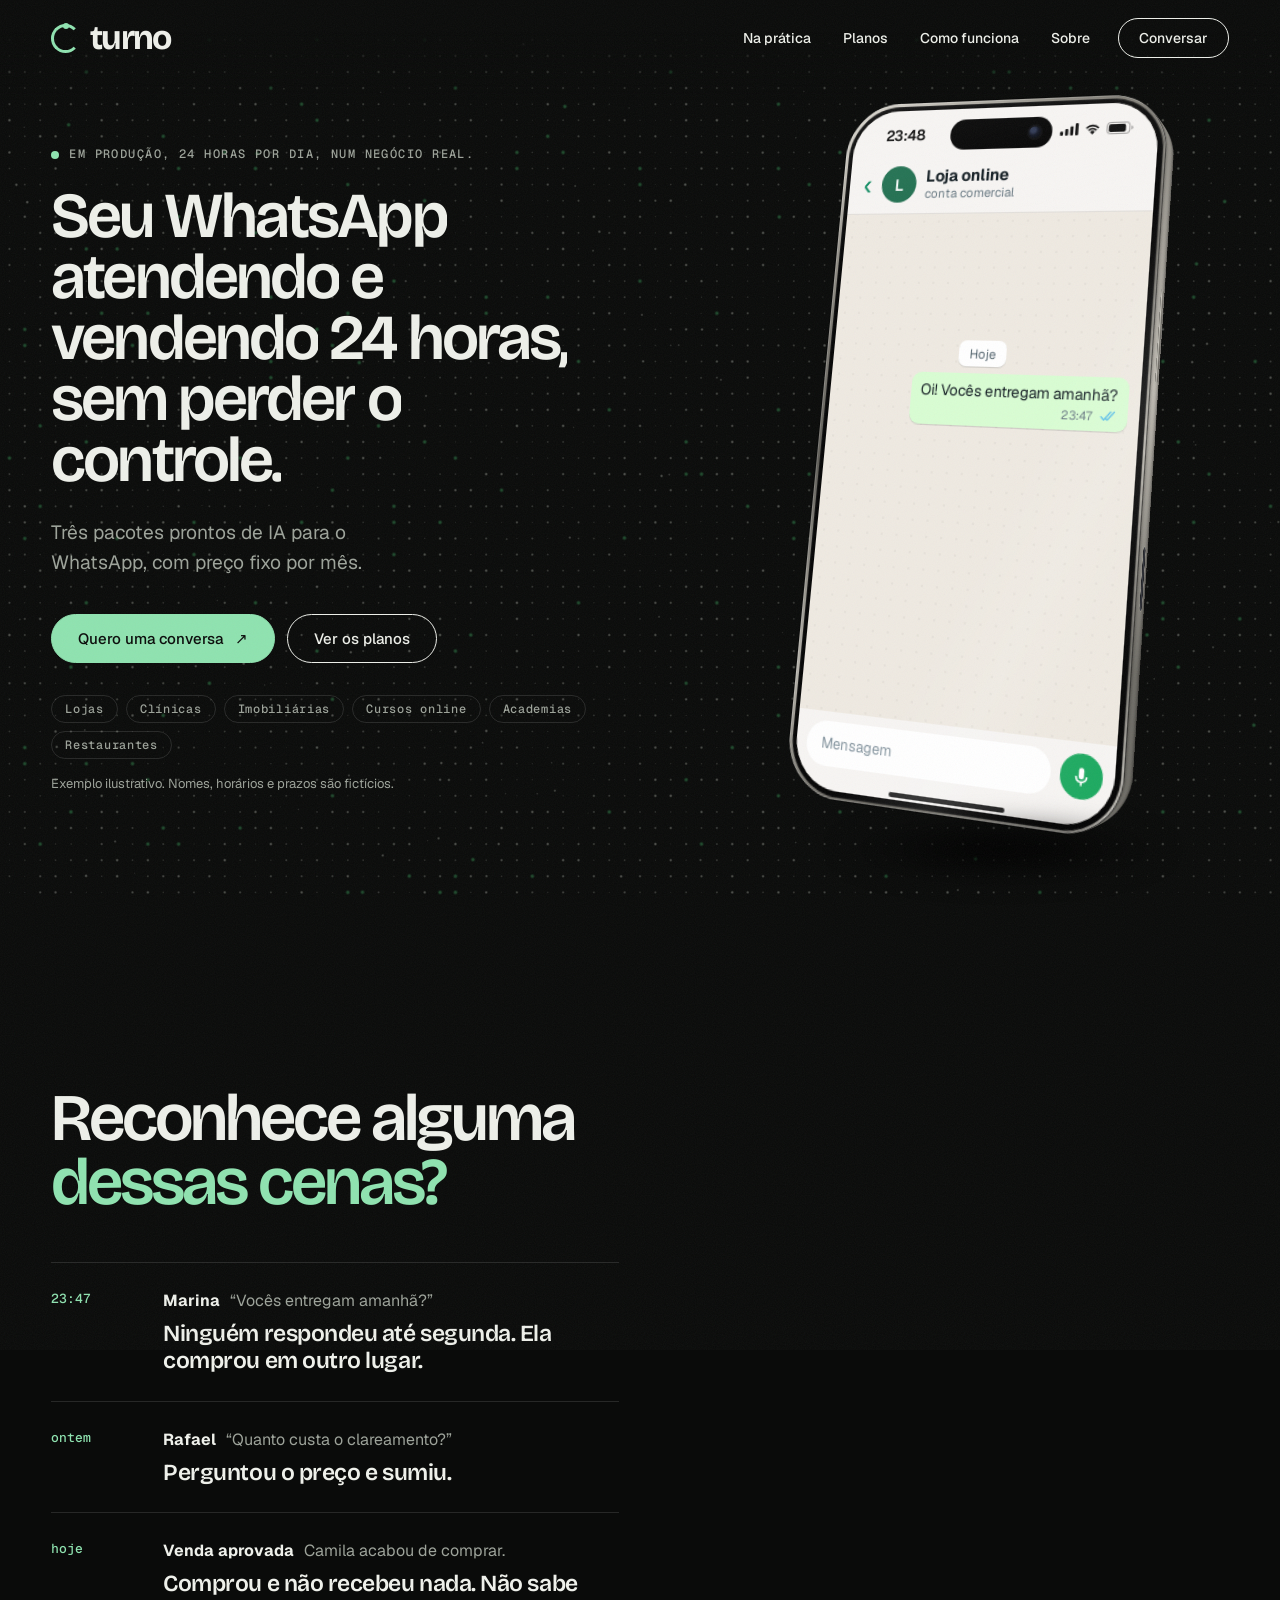
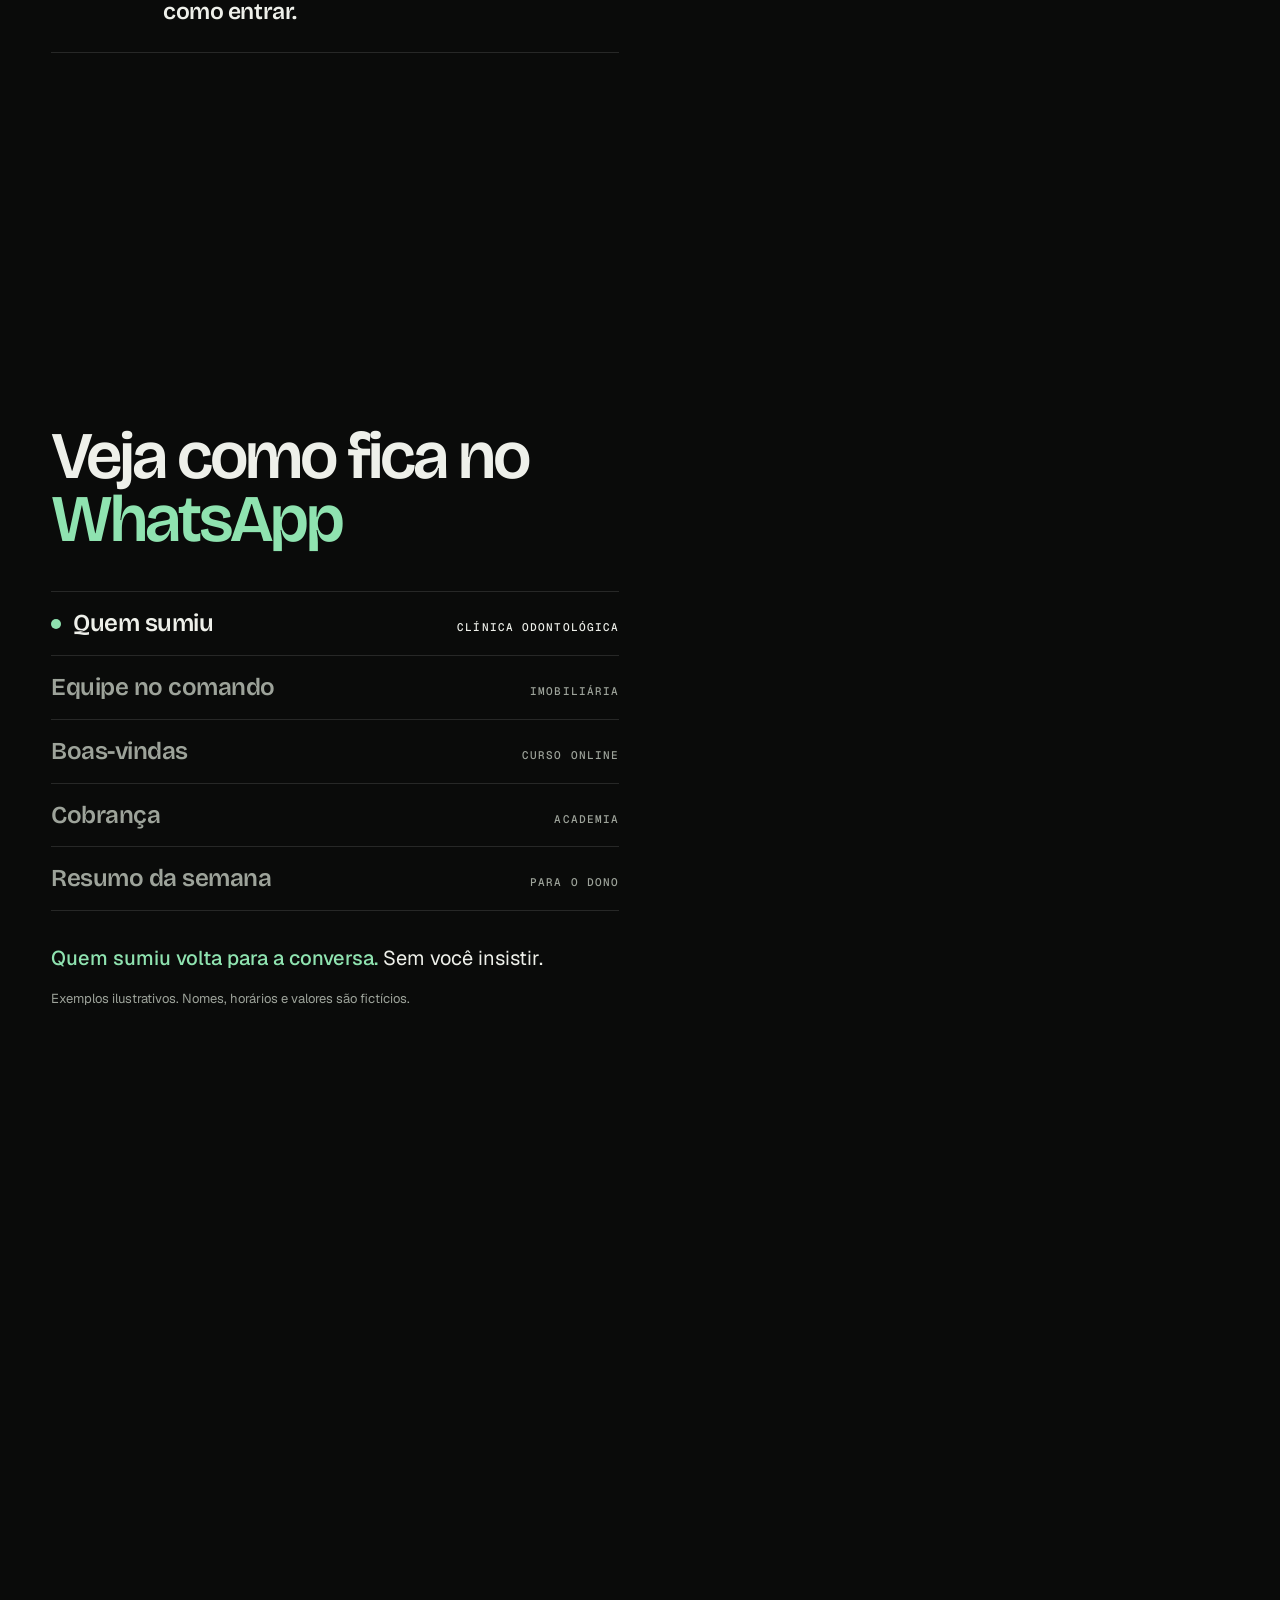
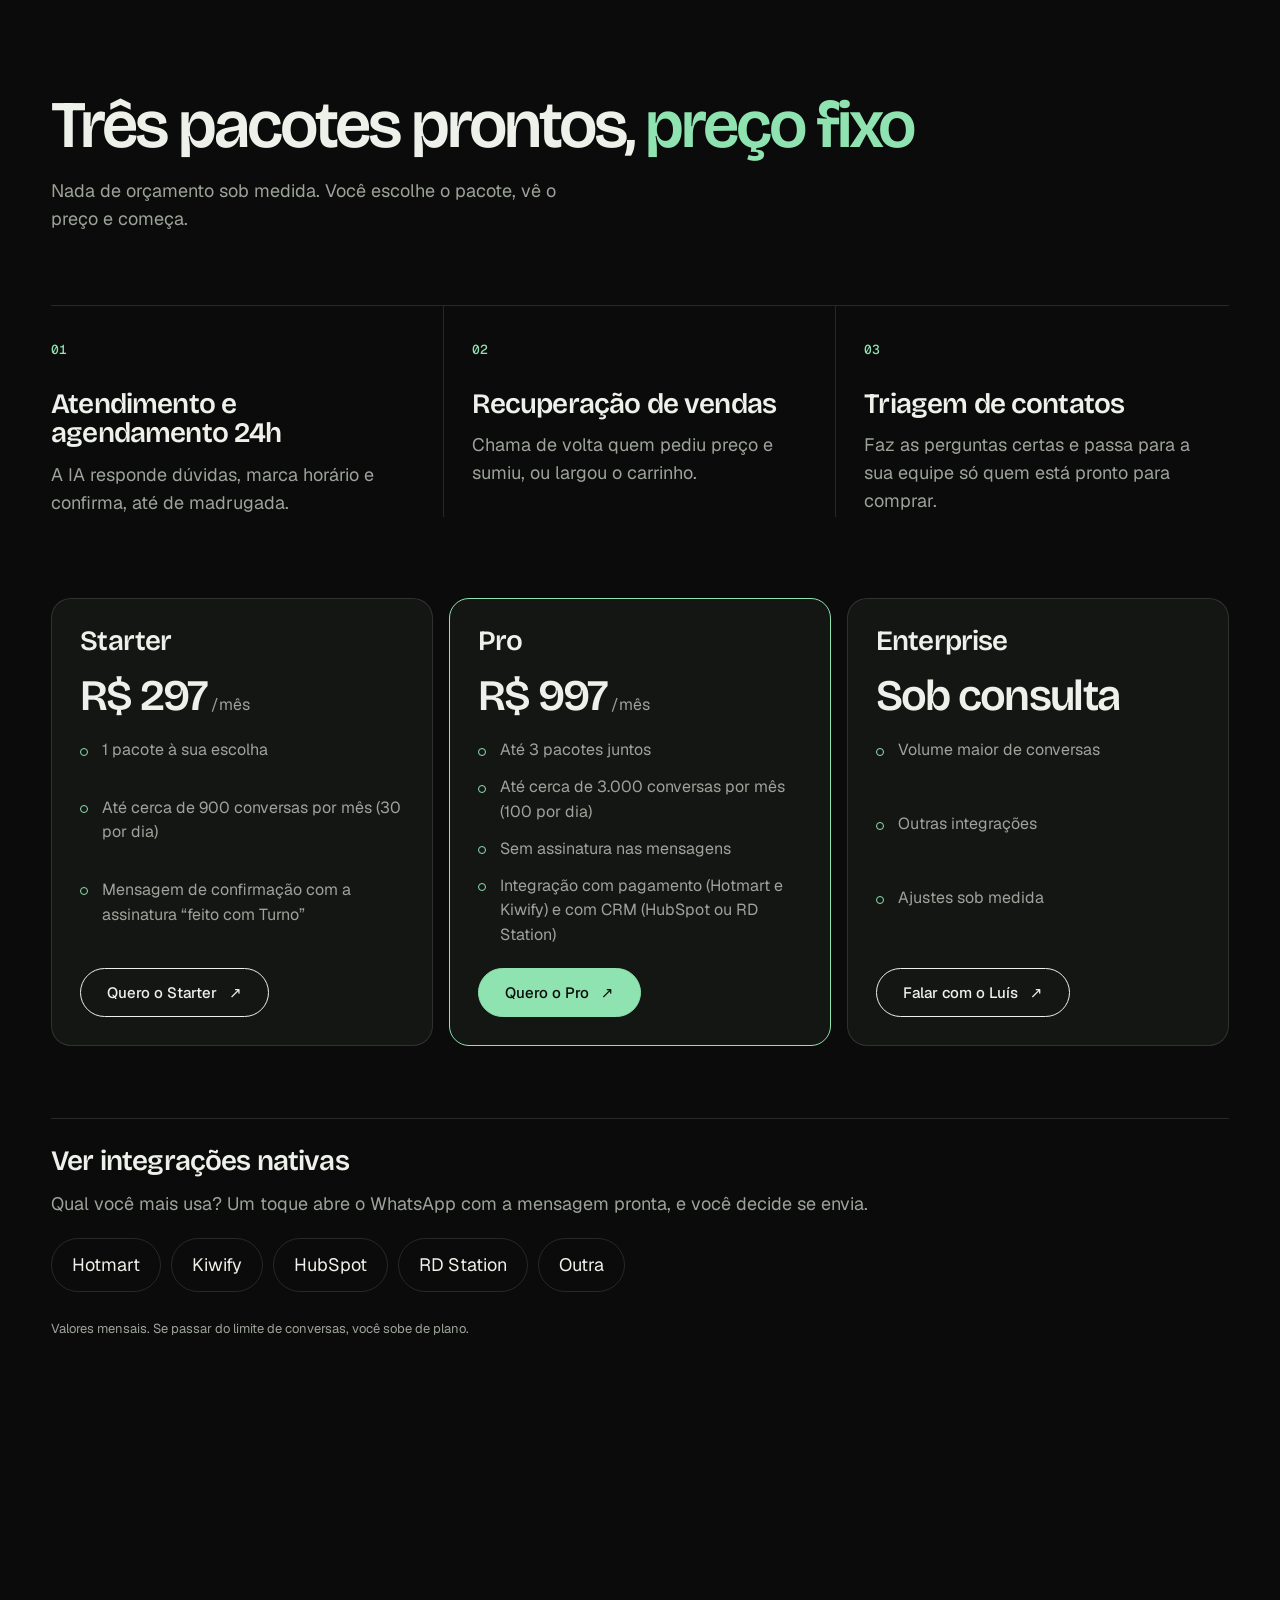
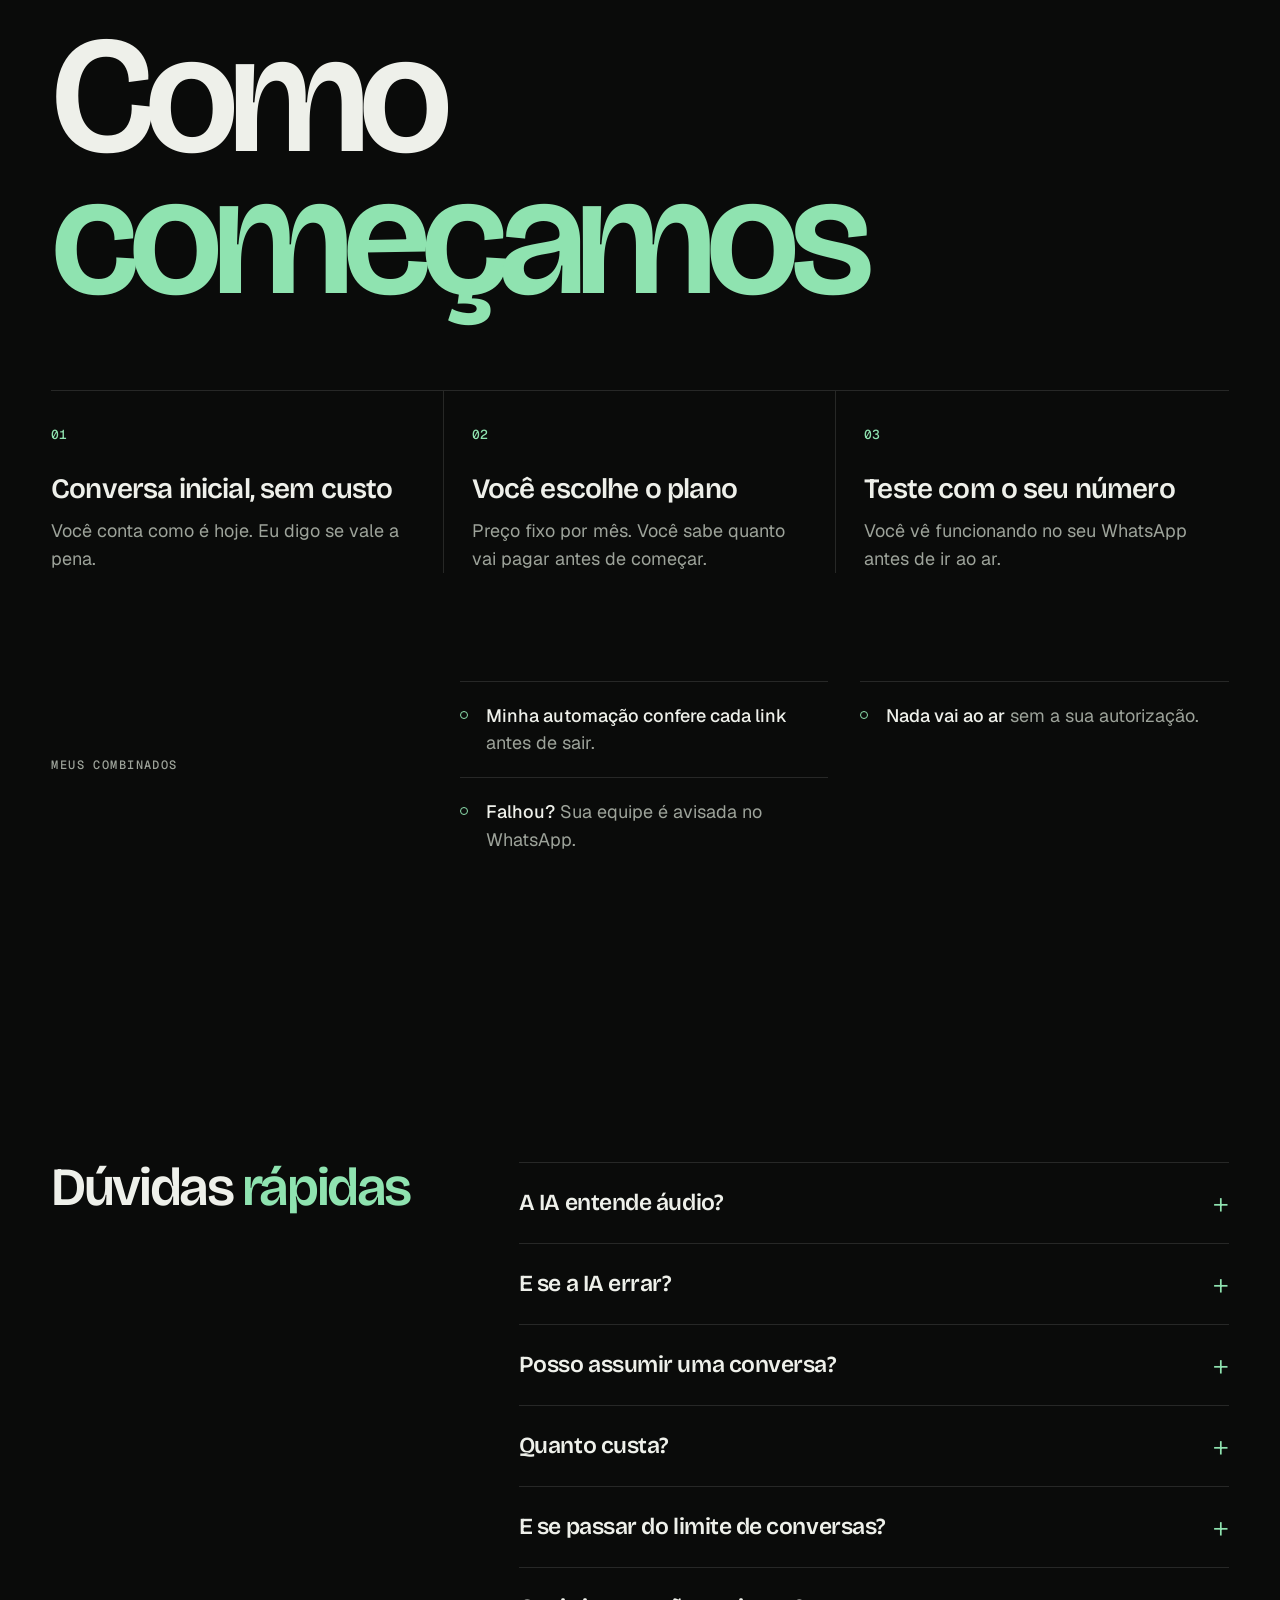
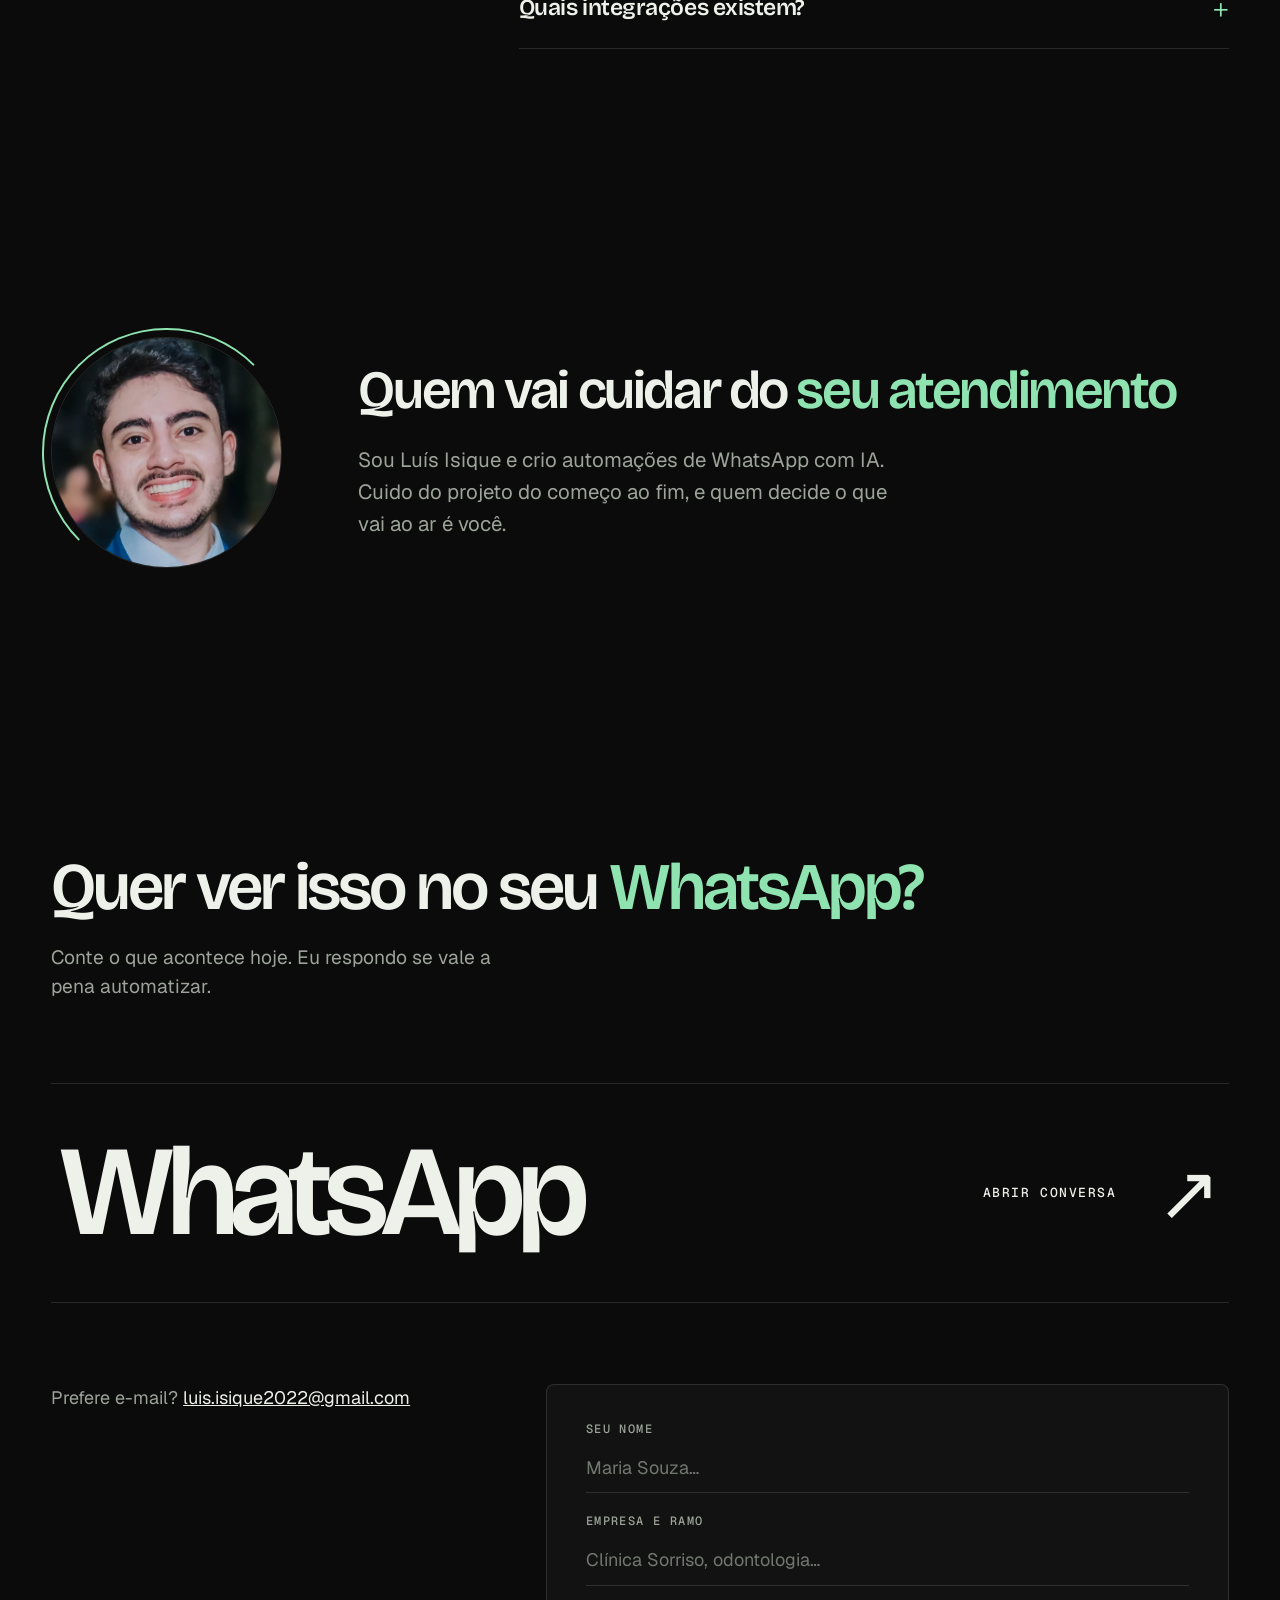
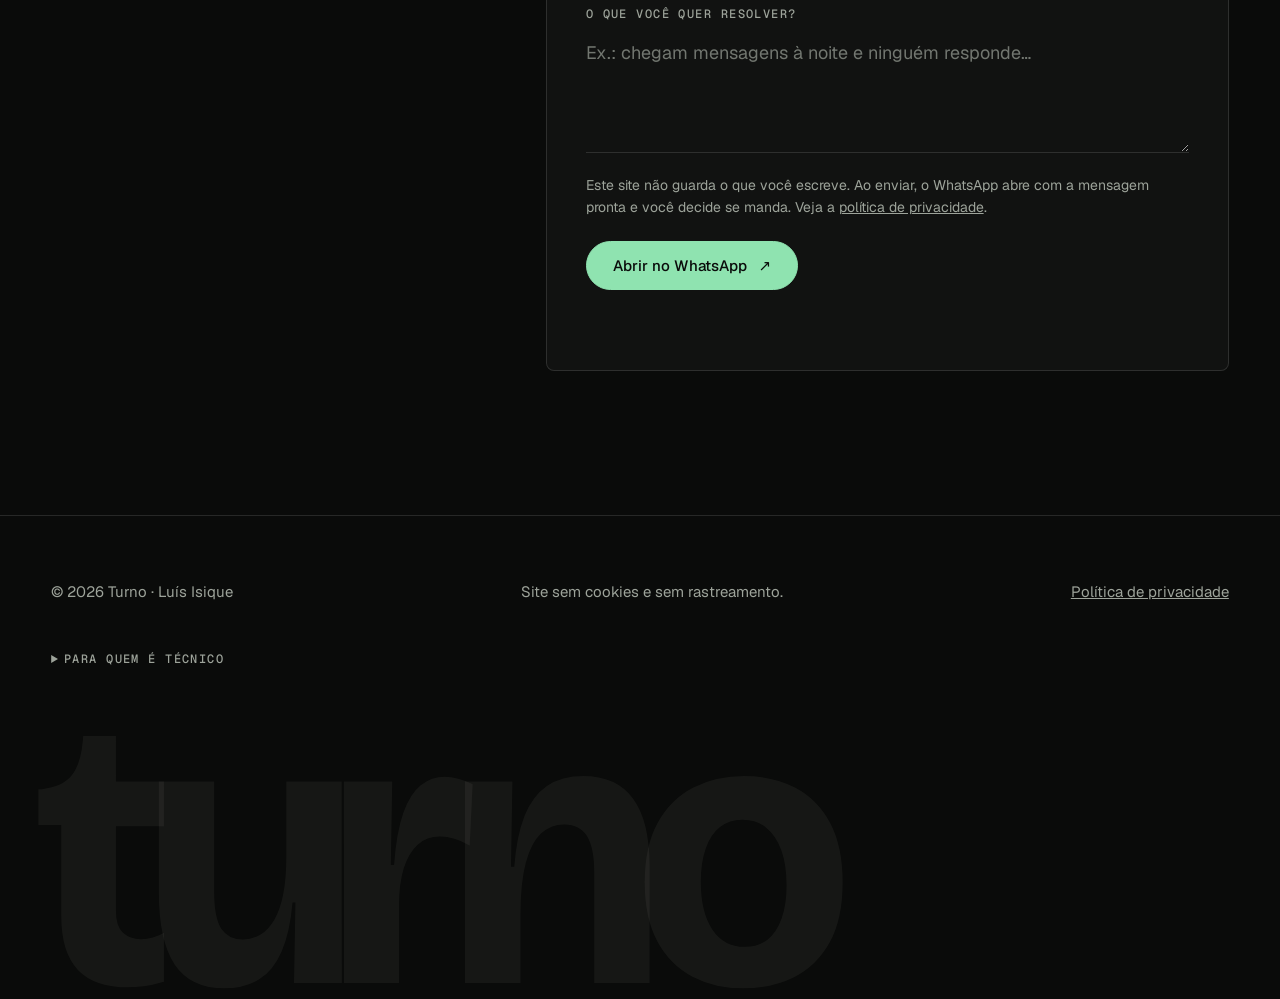
==== commit edb0bede: "Adiciona seção de planos, pacotes e integrações ao site Co-Authored-By: Claude Sonnet 5.5 <noreply@a" ====
--- a/index.html
+++ b/index.html
@@ -4,7 +4,7 @@
 <meta charset="utf-8">
 <meta name="viewport" content="width=device-width, initial-scale=1">
 <title>Turno · Automação de WhatsApp com IA</title>
-<meta name="description" content="Seu WhatsApp atendendo e vendendo 24 horas, sem perder o controle. Automação com IA para quem vende ou agenda pelo WhatsApp.">
+<meta name="description" content="Seu WhatsApp atendendo e vendendo 24 horas, sem perder o controle. Três pacotes prontos de IA com preço fixo por mês, a partir de R$ 297.">
 <meta name="theme-color" content="#0A0B0A">
 <link rel="icon" href="data:image/svg+xml,%3Csvg xmlns='http://www.w3.org/2000/svg' viewBox='0 0 32 32'%3E%3Crect width='32' height='32' rx='9' fill='%230A0B0A'/%3E%3Ccircle cx='16' cy='16' r='8.5' fill='none' stroke='%238FE3B0' stroke-width='2.2' stroke-dasharray='40 14' transform='rotate(-90 16 16)'/%3E%3Ccircle cx='16' cy='7.5' r='2.4' fill='%238FE3B0'/%3E%3C/svg%3E">
 <link rel="stylesheet" href="styles.css">
@@ -21,6 +21,7 @@
   <a class="marca" href="#inicio" aria-label="Turno, início"><span class="marca-anel" aria-hidden="true"></span>turno</a>
   <nav class="topo-nav" aria-label="Seções">
     <a href="#pratica">Na prática</a>
+    <a href="#planos">Planos</a>
     <a href="#processo">Como funciona</a>
     <a href="#sobre">Sobre</a>
   </nav>
@@ -29,6 +30,7 @@
 </header>
 <nav class="menu-celular" id="menu-celular" aria-label="Seções" hidden>
   <a href="#pratica">Na prática</a>
+  <a href="#planos">Planos</a>
   <a href="#processo">Como funciona</a>
   <a href="#sobre">Sobre</a>
   <a href="#contato">Conversar</a>
@@ -142,10 +144,10 @@
       <div class="passo-conteudo">
         <p class="selo revela"><span class="pulso"></span>Em produção, 24 horas por dia, num negócio real.</p>
         <h1 class="heroi-titulo" data-palavras>Seu WhatsApp atendendo e vendendo 24 horas, sem perder o controle.</h1>
-        <p class="heroi-sub revela" style="--atraso:1s">Automação com IA para quem vende ou agenda pelo WhatsApp.</p>
+        <p class="heroi-sub revela" style="--atraso:1s">Três pacotes prontos de IA para o WhatsApp, com preço fixo por mês.</p>
         <div class="heroi-botoes revela" style="--atraso:1.15s">
           <a class="botao botao-cheio" href="#contato">Quero uma conversa <span class="seta" aria-hidden="true">↗</span></a>
-          <a class="botao" href="#pratica">Ver na prática</a>
+          <a class="botao" href="#planos">Ver os planos</a>
         </div>
         <ul class="segmentos revela" style="--atraso:1.3s" aria-label="Para quem é">
           <li>Lojas</li><li>Clínicas</li><li>Imobiliárias</li><li>Cursos online</li><li>Academias</li><li>Restaurantes</li>
@@ -184,12 +186,68 @@
   </div>
 </div>
 
-<!-- 4. Como começamos -->
+<!-- 4. Planos -->
+<section class="cena planos" id="planos">
+  <h2 class="titulo-2 revela">Três pacotes prontos, <em>preço fixo</em></h2>
+  <p class="planos-sub revela">Nada de orçamento sob medida. Você escolhe o pacote, vê o preço e começa.</p>
+  <ol class="playbooks">
+    <li class="revela"><span class="num">01</span><h3>Atendimento e agendamento 24h</h3><p>A IA responde dúvidas, marca horário e confirma, até de madrugada.</p></li>
+    <li class="revela" style="--atraso:.1s"><span class="num">02</span><h3>Recuperação de vendas</h3><p>Chama de volta quem pediu preço e sumiu, ou largou o carrinho.</p></li>
+    <li class="revela" style="--atraso:.2s"><span class="num">03</span><h3>Triagem de contatos</h3><p>Faz as perguntas certas e passa para a sua equipe só quem está pronto para comprar.</p></li>
+  </ol>
+  <div class="cartoes">
+    <article class="cartao revela">
+      <h3>Starter</h3>
+      <p class="preco">R$ 297<small>/mês</small></p>
+      <ul>
+        <li>1 pacote à sua escolha</li>
+        <li>Até cerca de 900 conversas por mês (30 por dia)</li>
+        <li>Mensagem de confirmação com a assinatura “feito com Turno”</li>
+      </ul>
+      <a class="botao" href="https://wa.me/5518991919081?text=Quero%20o%20plano%20Starter%20do%20Turno" target="_blank" rel="noopener">Quero o Starter <span class="seta" aria-hidden="true">↗</span></a>
+    </article>
+    <article class="cartao cartao-destaque revela" style="--atraso:.1s">
+      <h3>Pro</h3>
+      <p class="preco">R$ 997<small>/mês</small></p>
+      <ul>
+        <li>Até 3 pacotes juntos</li>
+        <li>Até cerca de 3.000 conversas por mês (100 por dia)</li>
+        <li>Sem assinatura nas mensagens</li>
+        <li>Integração com pagamento (Hotmart e Kiwify) e com CRM (HubSpot ou RD Station)</li>
+      </ul>
+      <a class="botao botao-cheio" href="https://wa.me/5518991919081?text=Quero%20o%20plano%20Pro%20do%20Turno" target="_blank" rel="noopener">Quero o Pro <span class="seta" aria-hidden="true">↗</span></a>
+    </article>
+    <article class="cartao revela" style="--atraso:.2s">
+      <h3>Enterprise</h3>
+      <p class="preco">Sob consulta</p>
+      <ul>
+        <li>Volume maior de conversas</li>
+        <li>Outras integrações</li>
+        <li>Ajustes sob medida</li>
+      </ul>
+      <a class="botao" href="https://wa.me/5518991919081?text=Quero%20falar%20sobre%20o%20plano%20Enterprise%20do%20Turno" target="_blank" rel="noopener">Falar com o Luís <span class="seta" aria-hidden="true">↗</span></a>
+    </article>
+  </div>
+  <div class="integracoes revela" id="integracoes">
+    <h3>Ver integrações nativas</h3>
+    <p>Qual você mais usa? Um toque abre o WhatsApp com a mensagem pronta, e você decide se envia.</p>
+    <ul>
+      <li><a href="https://wa.me/5518991919081?text=Tenho%20interesse%20na%20integra%C3%A7%C3%A3o%20com%20Hotmart" target="_blank" rel="noopener">Hotmart</a></li>
+      <li><a href="https://wa.me/5518991919081?text=Tenho%20interesse%20na%20integra%C3%A7%C3%A3o%20com%20Kiwify" target="_blank" rel="noopener">Kiwify</a></li>
+      <li><a href="https://wa.me/5518991919081?text=Tenho%20interesse%20na%20integra%C3%A7%C3%A3o%20com%20HubSpot" target="_blank" rel="noopener">HubSpot</a></li>
+      <li><a href="https://wa.me/5518991919081?text=Tenho%20interesse%20na%20integra%C3%A7%C3%A3o%20com%20RD%20Station" target="_blank" rel="noopener">RD Station</a></li>
+      <li><a href="https://wa.me/5518991919081?text=Uso%20outra%20ferramenta%20e%20queria%20integrar" target="_blank" rel="noopener">Outra</a></li>
+    </ul>
+  </div>
+  <p class="legenda revela">Valores mensais. Se passar do limite de conversas, você sobe de plano.</p>
+</section>
+
+<!-- 5. Como começamos -->
 <section class="cena processo" id="processo">
   <h2 class="titulo-gigante revela">Como <em>começamos</em></h2>
   <ol class="passos">
     <li class="revela"><span class="num">01</span><h3>Conversa inicial, sem custo</h3><p>Você conta como é hoje. Eu digo se vale a pena.</p></li>
-    <li class="revela" style="--atraso:.1s"><span class="num">02</span><h3>Proposta com preço fechado</h3><p>Custo previsível: você sabe quanto cada mensagem custa antes de começar.</p></li>
+    <li class="revela" style="--atraso:.1s"><span class="num">02</span><h3>Você escolhe o plano</h3><p>Preço fixo por mês. Você sabe quanto vai pagar antes de começar.</p></li>
     <li class="revela" style="--atraso:.2s"><span class="num">03</span><h3>Teste com o seu número</h3><p>Você vê funcionando no seu WhatsApp antes de ir ao ar.</p></li>
   </ol>
   <div class="combinados">
@@ -202,18 +260,20 @@
   </div>
 </section>
 
-<!-- 5. Dúvidas -->
+<!-- 6. Dúvidas -->
 <section class="cena duvidas" id="duvidas">
   <h2 class="titulo-3 revela">Dúvidas <em>rápidas</em></h2>
   <div class="duvidas-lista">
     <details class="revela" name="duvida"><summary>A IA entende áudio?</summary><p>Sim. Ela transcreve o áudio e responde.</p></details>
     <details class="revela" name="duvida"><summary>E se a IA errar?</summary><p>Ela só usa preço, prazo e link da sua lista, e a automação confere cada link antes de sair. O que não estiver na lista, ela confirma com a equipe.</p></details>
     <details class="revela" name="duvida"><summary>Posso assumir uma conversa?</summary><p>Pode. Quando alguém da equipe responde, a IA se cala.</p></details>
-    <details class="revela" name="duvida"><summary>Quanto custa?</summary><p>Preço fechado na proposta. O custo por mensagem você vê antes de começar.</p></details>
-  </div>
-</section>
-
-<!-- 6. Sobre -->
+    <details class="revela" name="duvida"><summary>Quanto custa?</summary><p>Starter a R$ 297 por mês, Pro a R$ 997 por mês. O Enterprise é sob consulta. Os valores estão na seção Planos.</p></details>
+    <details class="revela" name="duvida"><summary>E se passar do limite de conversas?</summary><p>Você sobe de plano. Assim quem tem pouco movimento não paga pelo movimento dos outros.</p></details>
+    <details class="revela" name="duvida"><summary>Quais integrações existem?</summary><p>No plano Pro: pagamento com Hotmart e Kiwify, e CRM com HubSpot ou RD Station. Outras ferramentas ficam para o Enterprise.</p></details>
+  </div>
+</section>
+
+<!-- 7. Sobre -->
 <section class="cena sobre" id="sobre">
   <div class="retrato revela"><img src="assets/img/luis.jpg" width="640" height="640" alt="Luís Isique, de terno azul, sorrindo" loading="lazy" decoding="async"></div>
   <div>
@@ -222,7 +282,7 @@
   </div>
 </section>
 
-<!-- 7. Contato -->
+<!-- 8. Contato -->
 <section class="cena contato" id="contato">
   <h2 class="titulo-2 revela">Quer ver isso no seu <em>WhatsApp?</em></h2>
   <p class="contato-sub revela">Conte o que acontece hoje. Eu respondo se vale a pena automatizar.</p>
--- a/styles.css
+++ b/styles.css
@@ -295,6 +295,37 @@
 .legal h2 { font: 600 24px/1.2 var(--display); margin: 40px 0 10px; }
 .legal p { color: var(--tinta-suave); }
 .preencher { background: rgba(143,227,176,.15); color: var(--acento); padding: 0 4px; border-radius: 3px; }
+
+/* Planos */
+.planos-sub { margin: 20px 0 0; max-width: 46ch; color: var(--tinta-suave); }
+.playbooks { list-style: none; margin: clamp(48px, 8vh, 80px) 0 0; padding: 0; display: grid; grid-template-columns: repeat(3, 1fr); border-top: 1px solid var(--linha); }
+.playbooks li { padding: 28px 28px 0 0; border-right: 1px solid var(--linha); }
+.playbooks li + li { padding-left: 28px; }
+.playbooks li:last-child { border-right: 0; }
+.playbooks .num { font: 500 13px/1 var(--mono); color: var(--acento); }
+.playbooks h3 { margin: 28px 0 12px; font: 600 clamp(24px, 2.2vw, 34px)/1.05 var(--display); letter-spacing: -.03em; }
+.playbooks p { margin: 0; color: var(--tinta-suave); max-width: 32ch; }
+.cartoes { display: grid; grid-template-columns: repeat(3, 1fr); gap: 16px; margin-top: clamp(56px, 9vh, 96px); align-items: stretch; }
+.cartao { display: flex; flex-direction: column; gap: 20px; padding: 28px; border: 1px solid var(--linha); border-radius: 20px; background: var(--superficie); }
+.cartao-destaque { border-color: var(--acento); }
+.cartao h3 { margin: 0; font: 600 28px/1 var(--display); letter-spacing: -.03em; }
+.preco { margin: 0; font: 600 clamp(36px, 3.4vw, 52px)/1 var(--display); letter-spacing: -.04em; }
+.preco small { font: 400 16px/1 var(--sans); color: var(--tinta-suave); letter-spacing: 0; margin-left: 4px; }
+.cartao ul { list-style: none; margin: 0; padding: 0; display: grid; gap: 12px; color: var(--tinta-suave); flex: 1; }
+.cartao li { padding-left: 22px; position: relative; font-size: 16px; }
+.cartao li::before { content: ""; position: absolute; left: 0; top: .6em; width: 8px; height: 8px; border-radius: 50%; border: 1.5px solid var(--acento); }
+.cartao .botao { align-self: flex-start; }
+.integracoes { display: grid; gap: 14px; margin-top: clamp(48px, 8vh, 80px); padding-top: 28px; border-top: 1px solid var(--linha); }
+.integracoes h3 { margin: 0; font: 600 clamp(24px, 2.2vw, 34px)/1.05 var(--display); letter-spacing: -.03em; }
+.integracoes p { margin: 0; color: var(--tinta-suave); }
+.integracoes ul { list-style: none; margin: 6px 0 0; padding: 0; display: flex; flex-wrap: wrap; gap: 10px; }
+.integracoes a { display: inline-block; padding: 12px 20px; border: 1px solid var(--linha); border-radius: 999px; text-decoration: none; transition: border-color .3s var(--ease), color .3s var(--ease); }
+.integracoes a:hover { border-color: var(--acento); color: var(--acento); }
+.planos .legenda { margin-top: 28px; }
+@media (max-width: 960px) {
+  .playbooks, .cartoes { grid-template-columns: 1fr; }
+  .playbooks li { padding: 24px 0 !important; border-right: 0; border-bottom: 1px solid var(--linha); }
+}
 
 /* Celular e tablet */
 @media (max-width: 960px) {
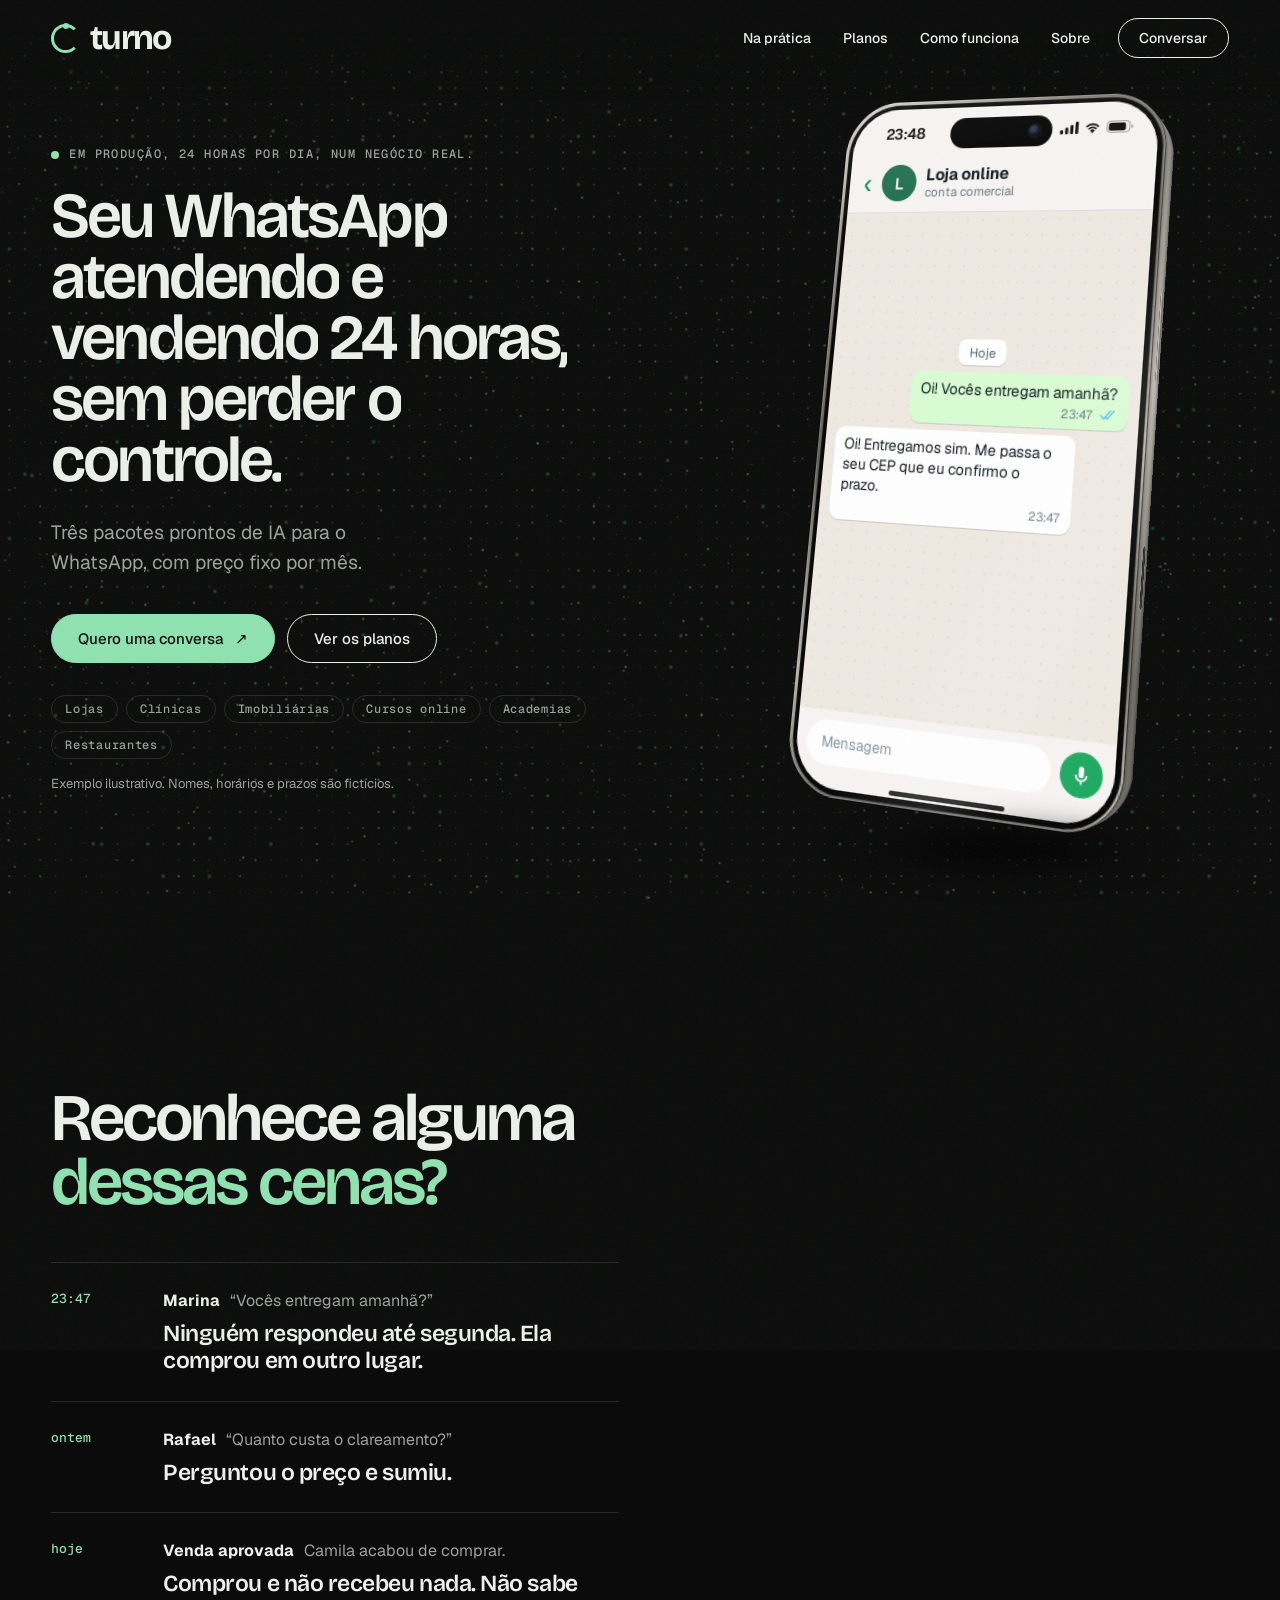
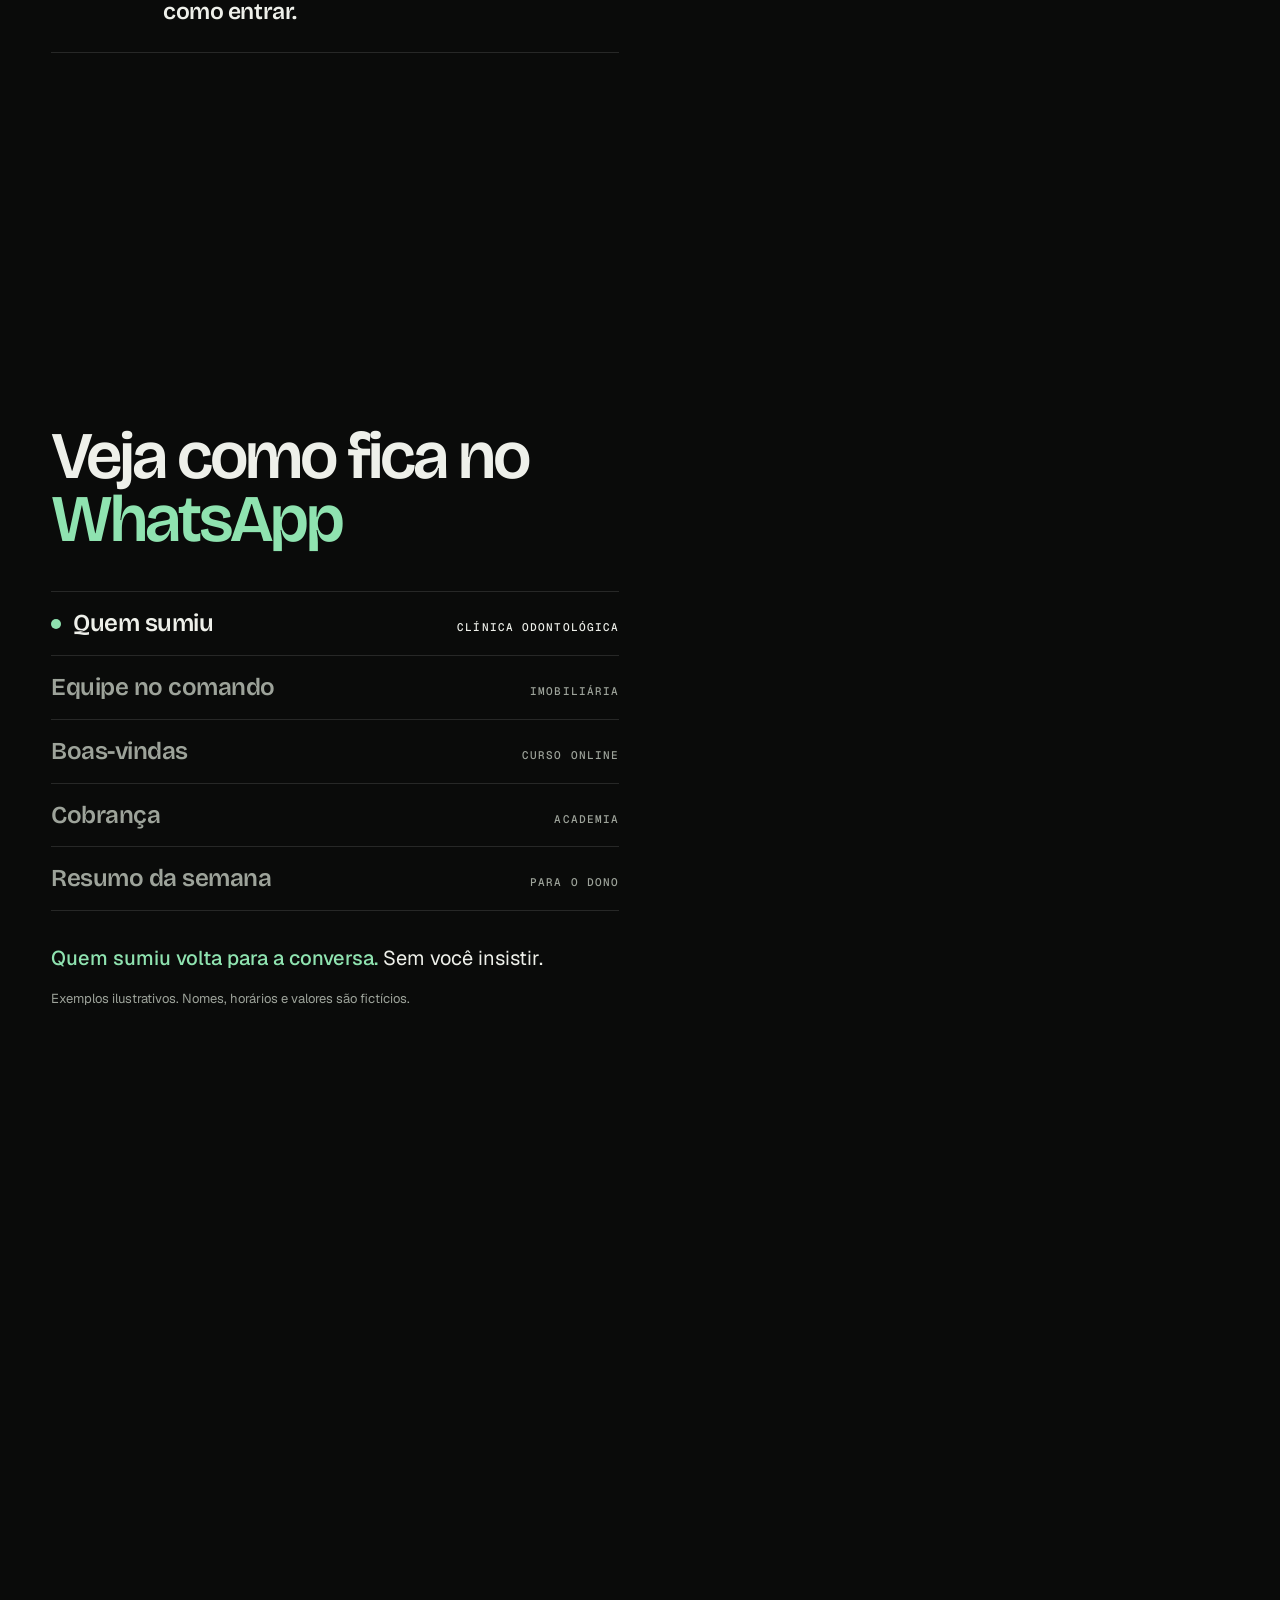
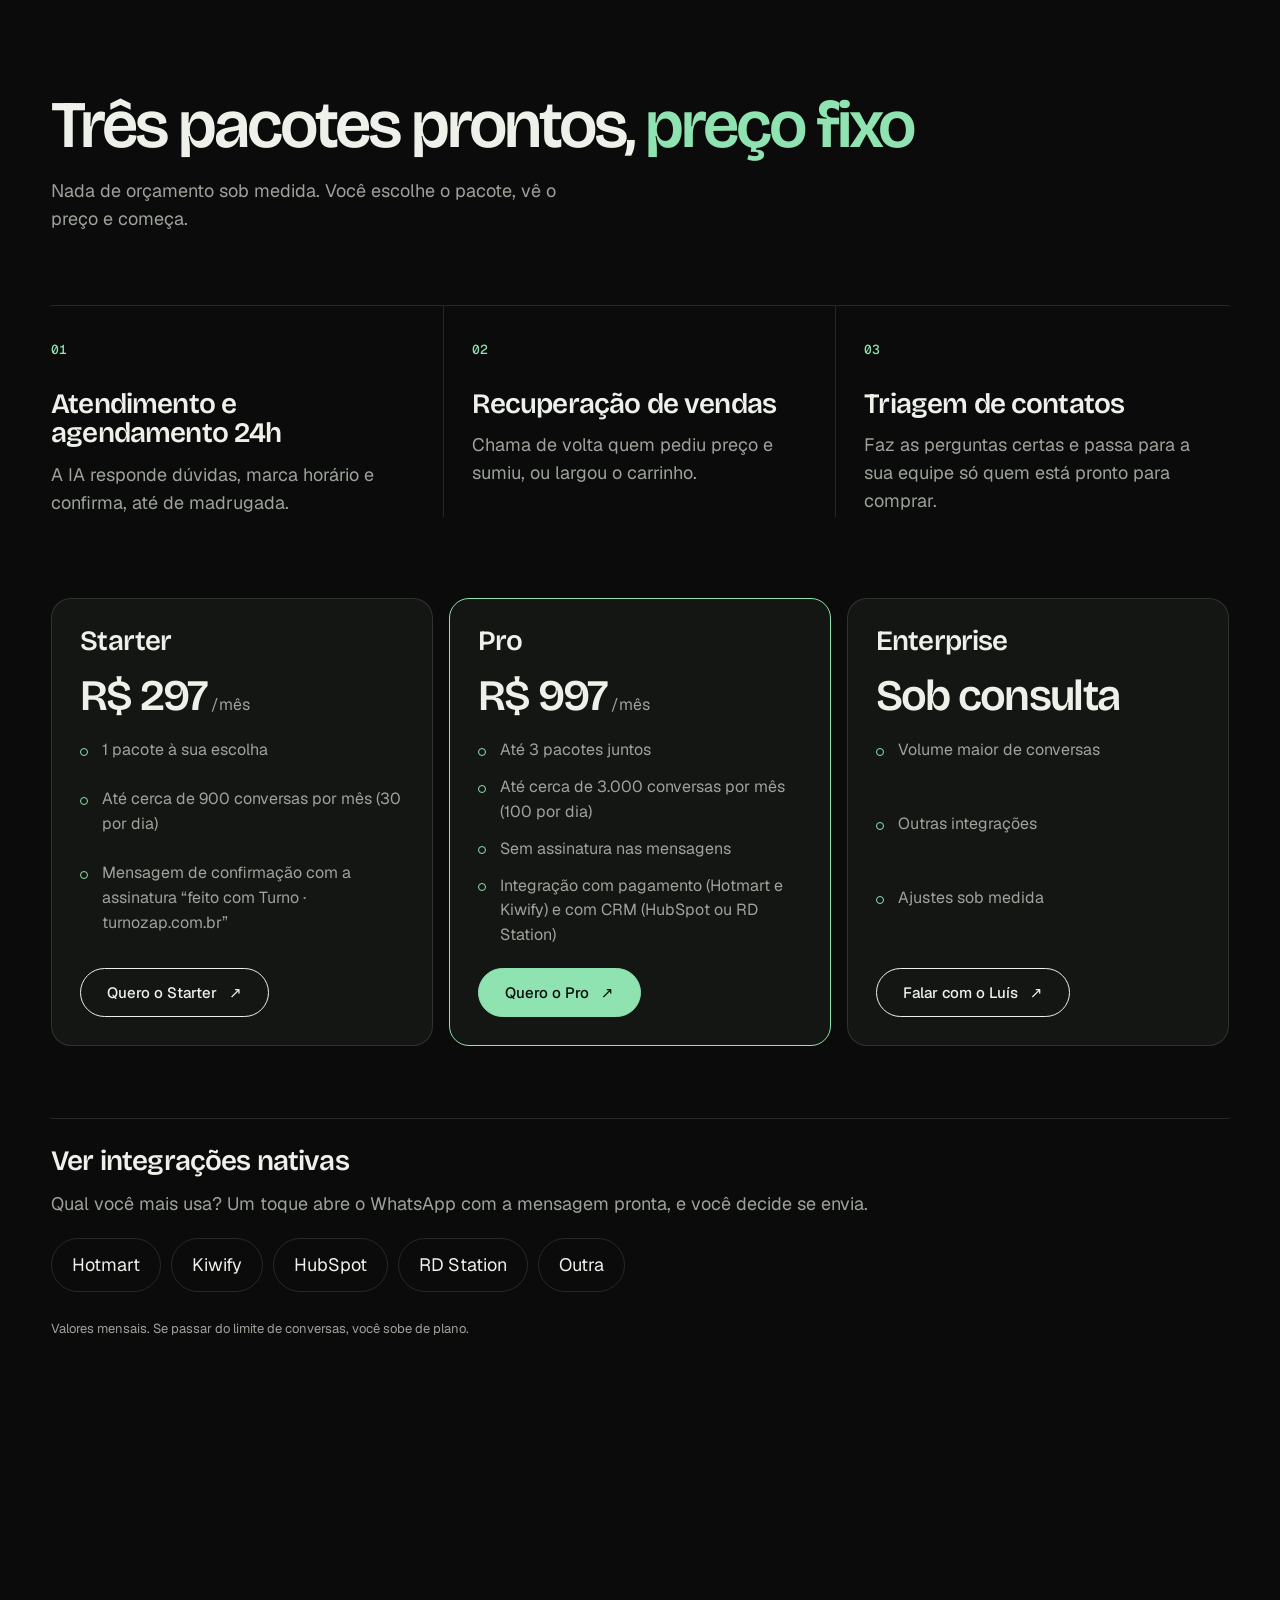
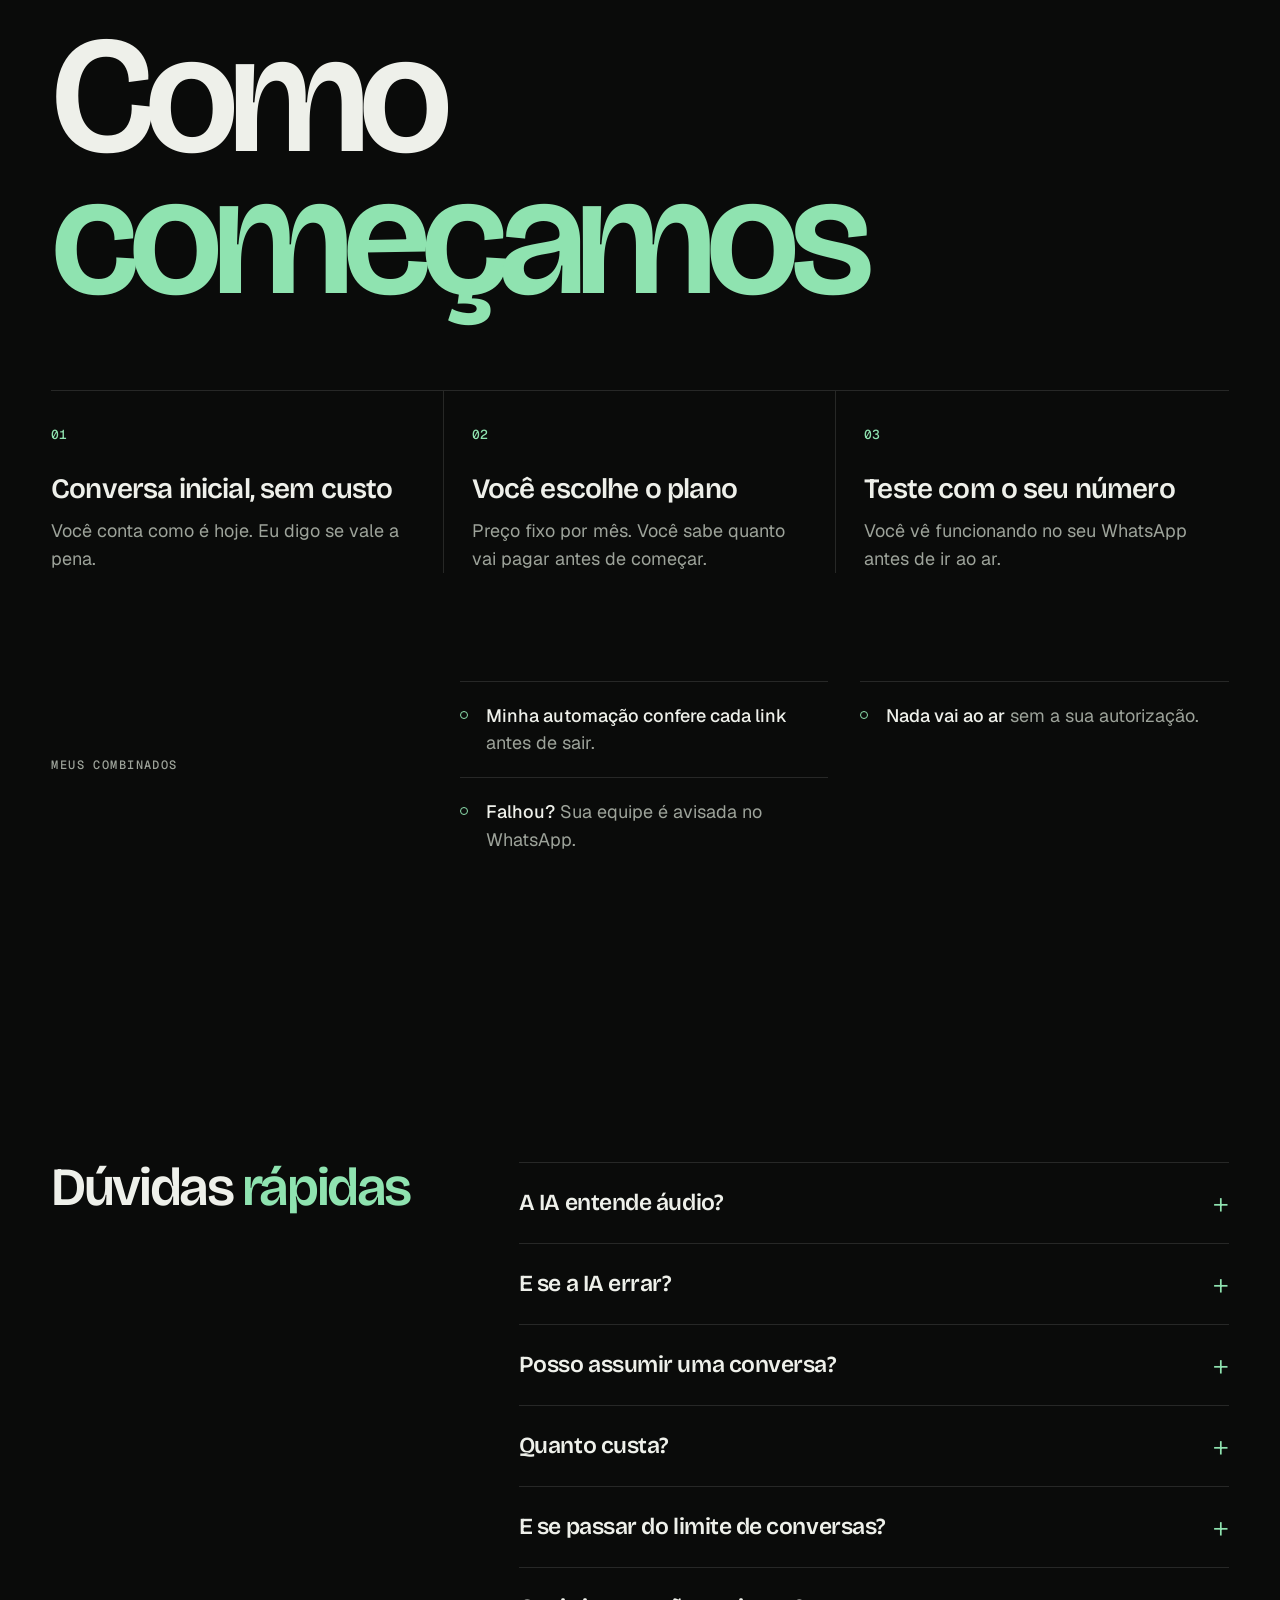
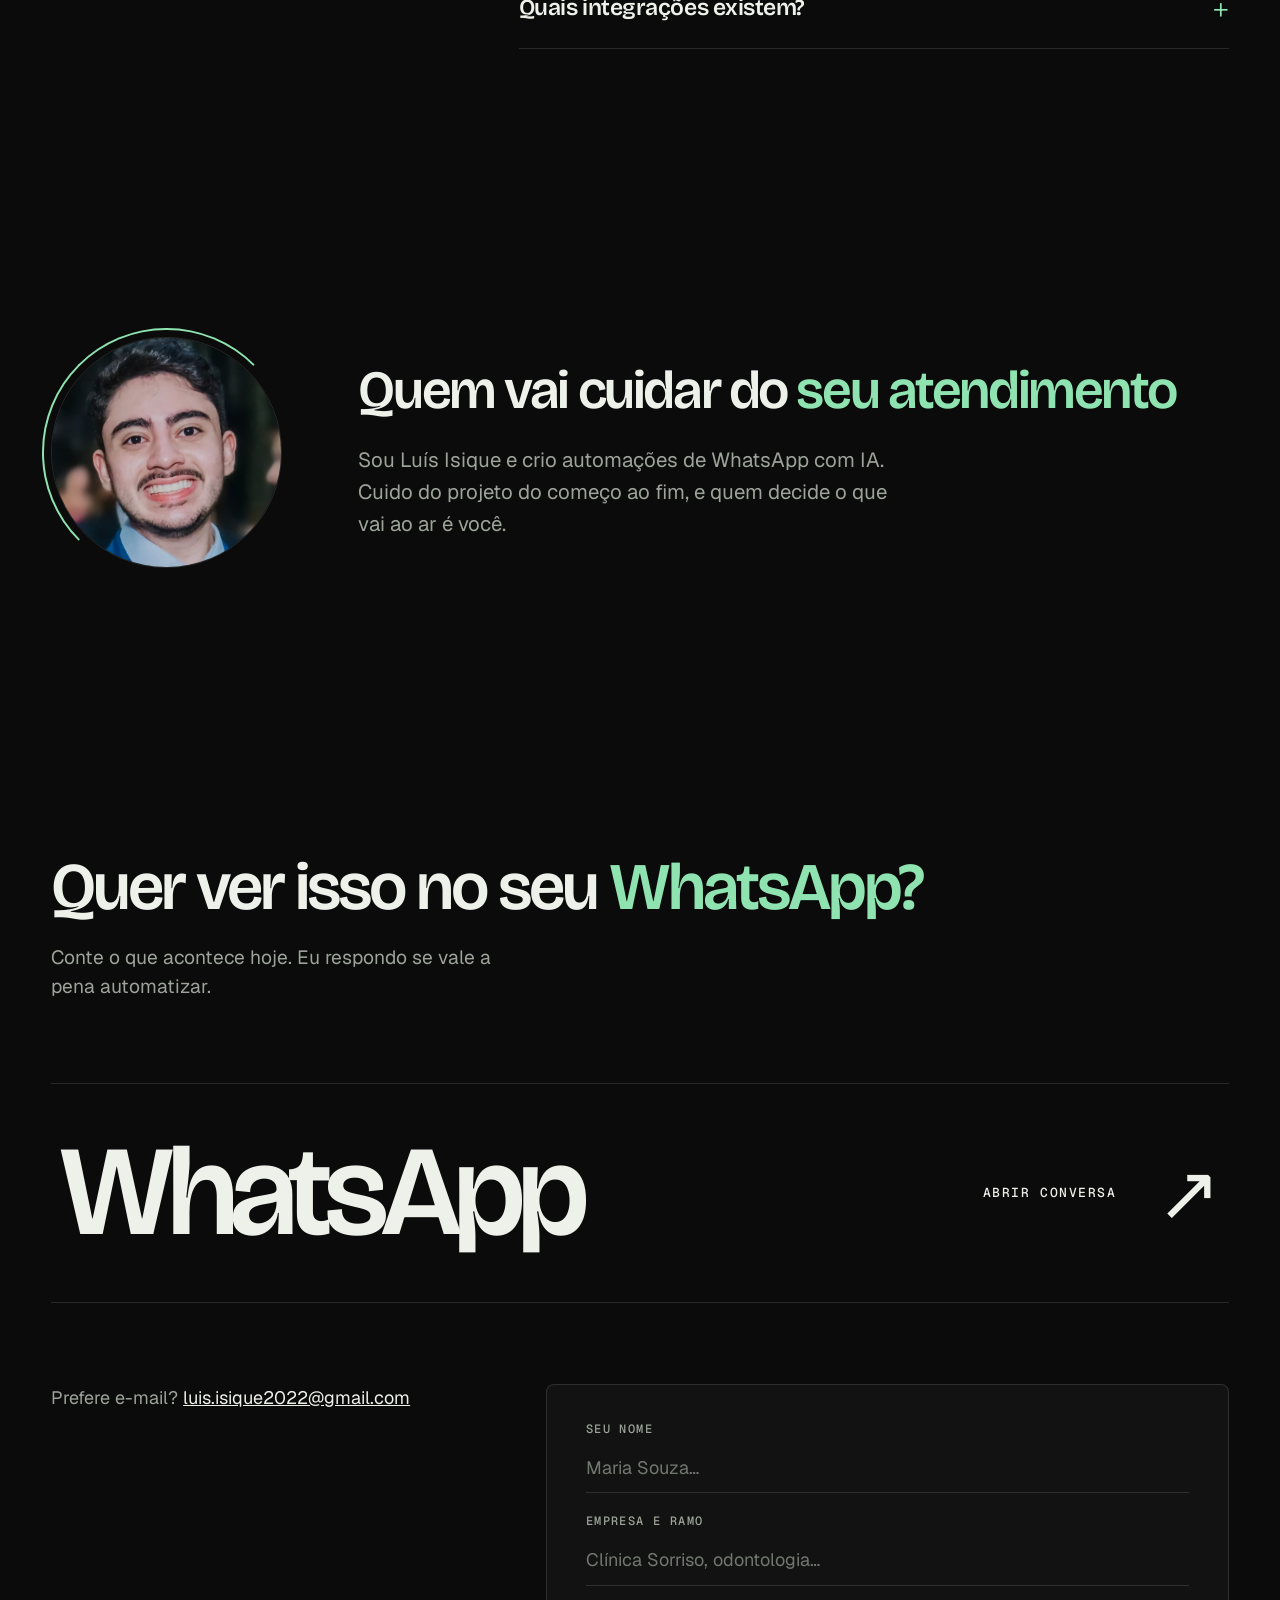
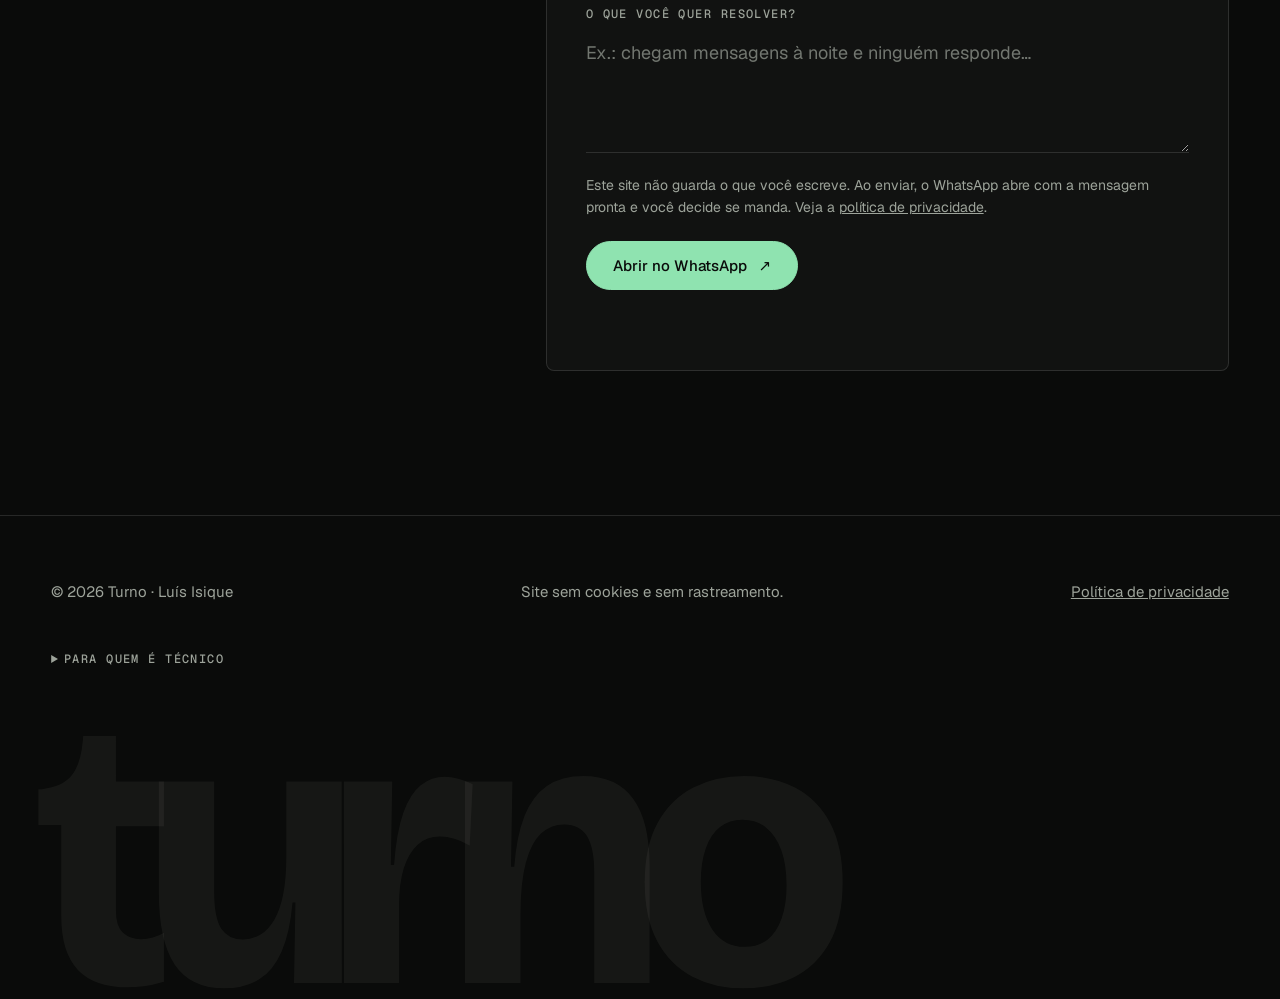
==== commit 55f1b866: "Inclui o endereço do site na assinatura do plano Starter Co-Authored-By: Claude Sonnet 5.5 <noreply@" ====
--- a/index.html
+++ b/index.html
@@ -202,7 +202,7 @@
       <ul>
         <li>1 pacote à sua escolha</li>
         <li>Até cerca de 900 conversas por mês (30 por dia)</li>
-        <li>Mensagem de confirmação com a assinatura “feito com Turno”</li>
+        <li>Mensagem de confirmação com a assinatura “feito com Turno · turnozap.com.br”</li>
       </ul>
       <a class="botao" href="https://wa.me/5518991919081?text=Quero%20o%20plano%20Starter%20do%20Turno" target="_blank" rel="noopener">Quero o Starter <span class="seta" aria-hidden="true">↗</span></a>
     </article>
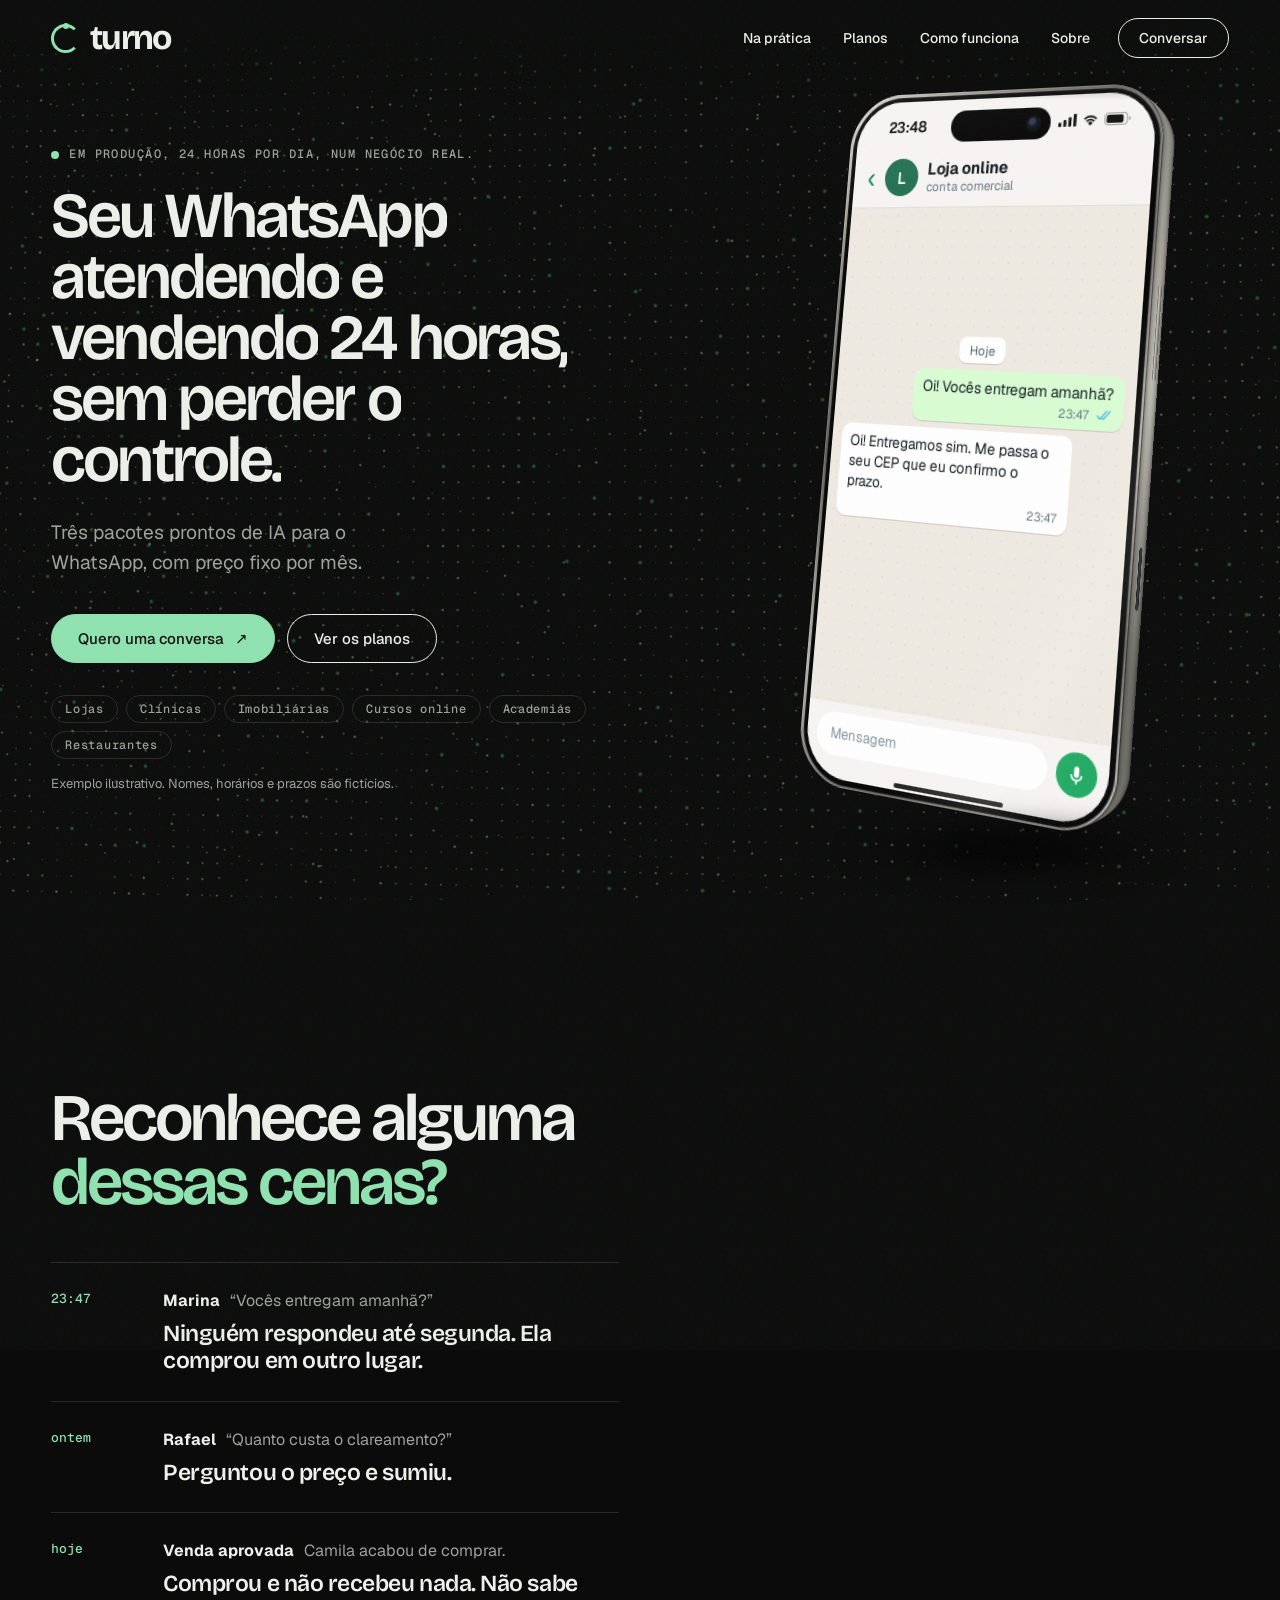
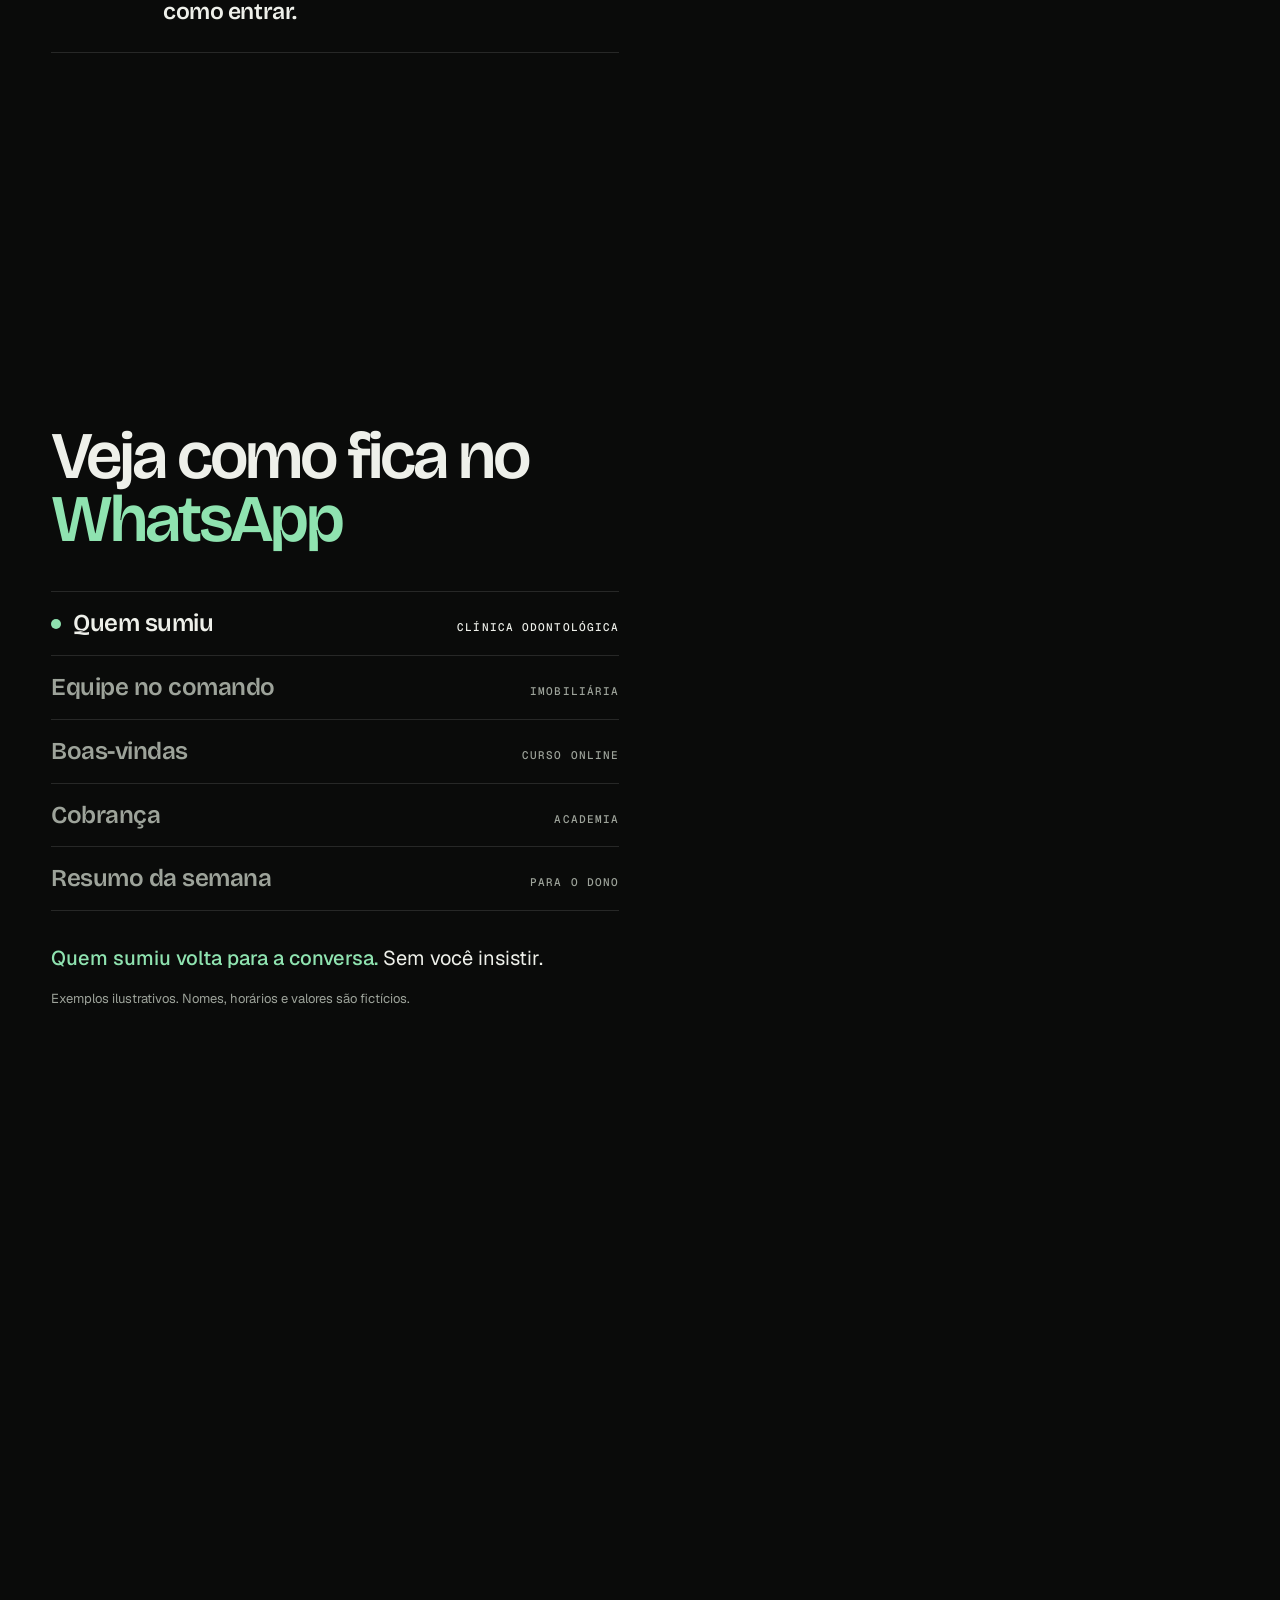
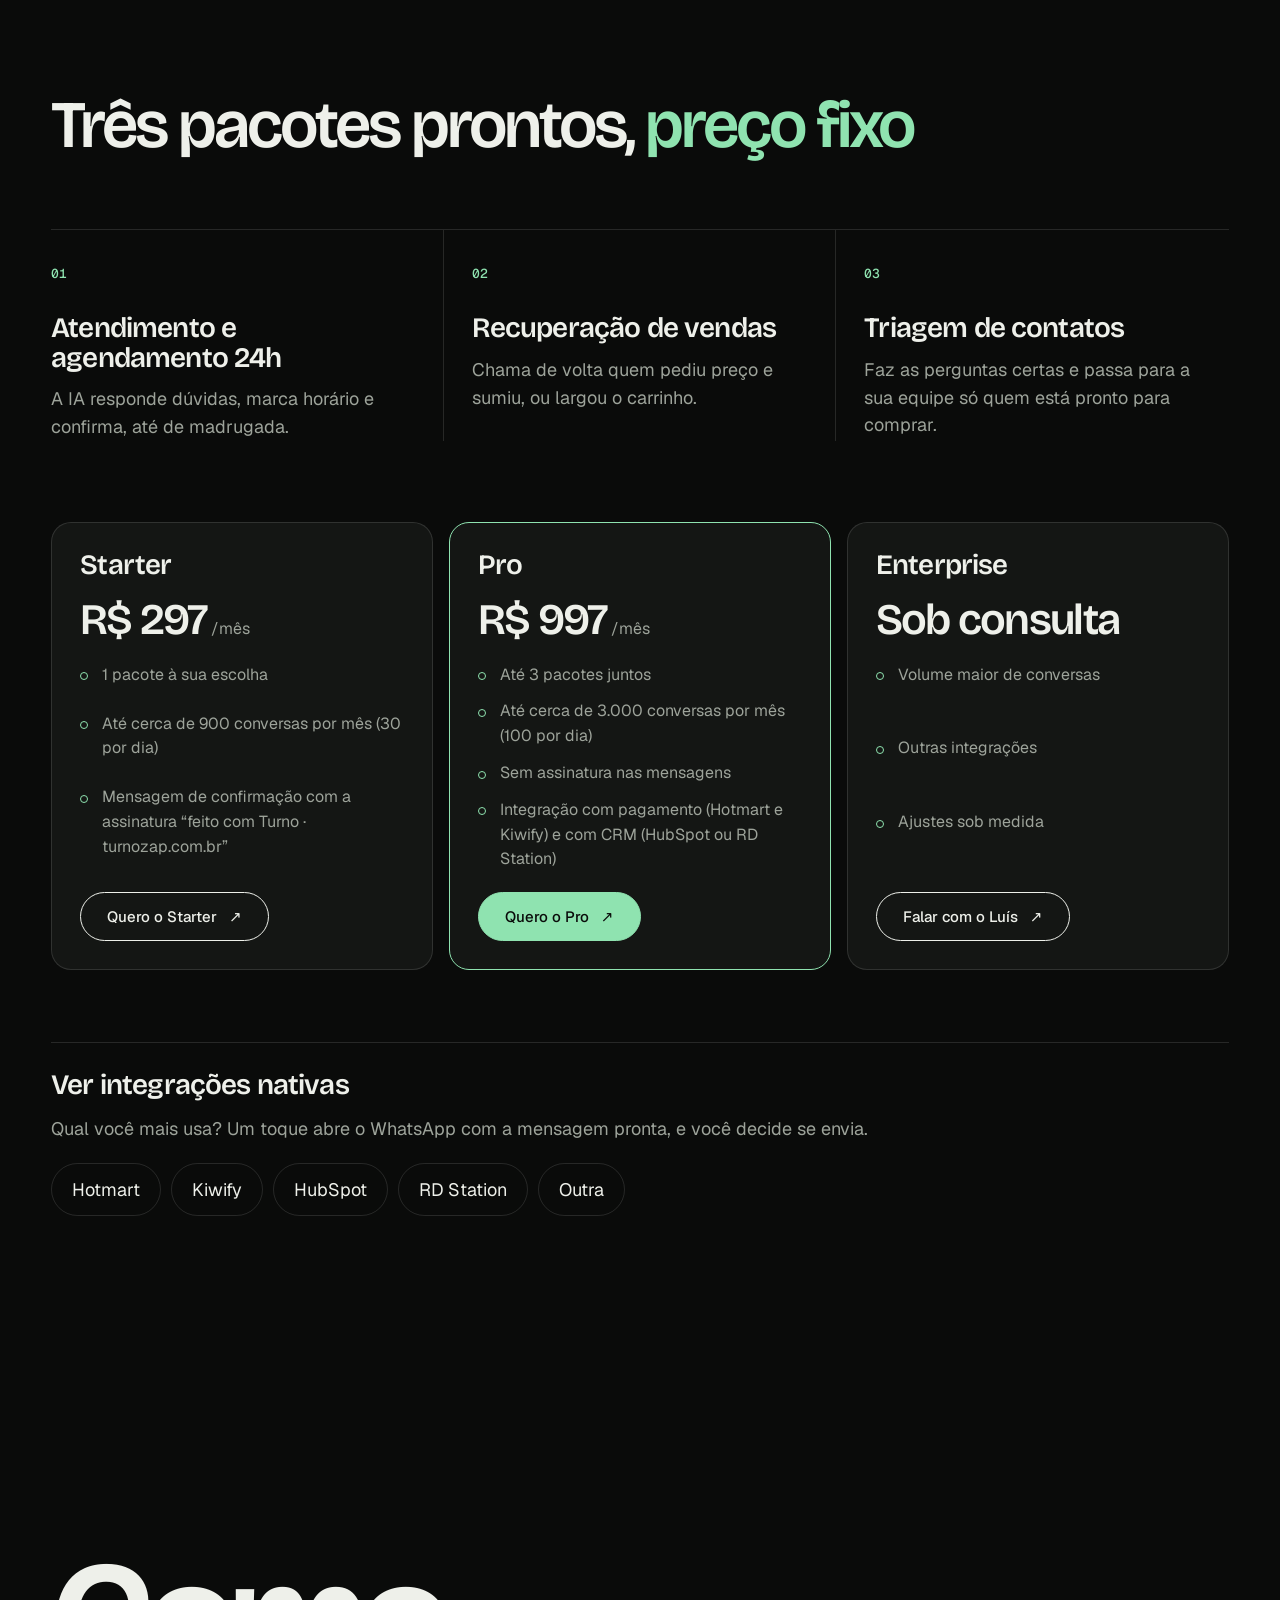
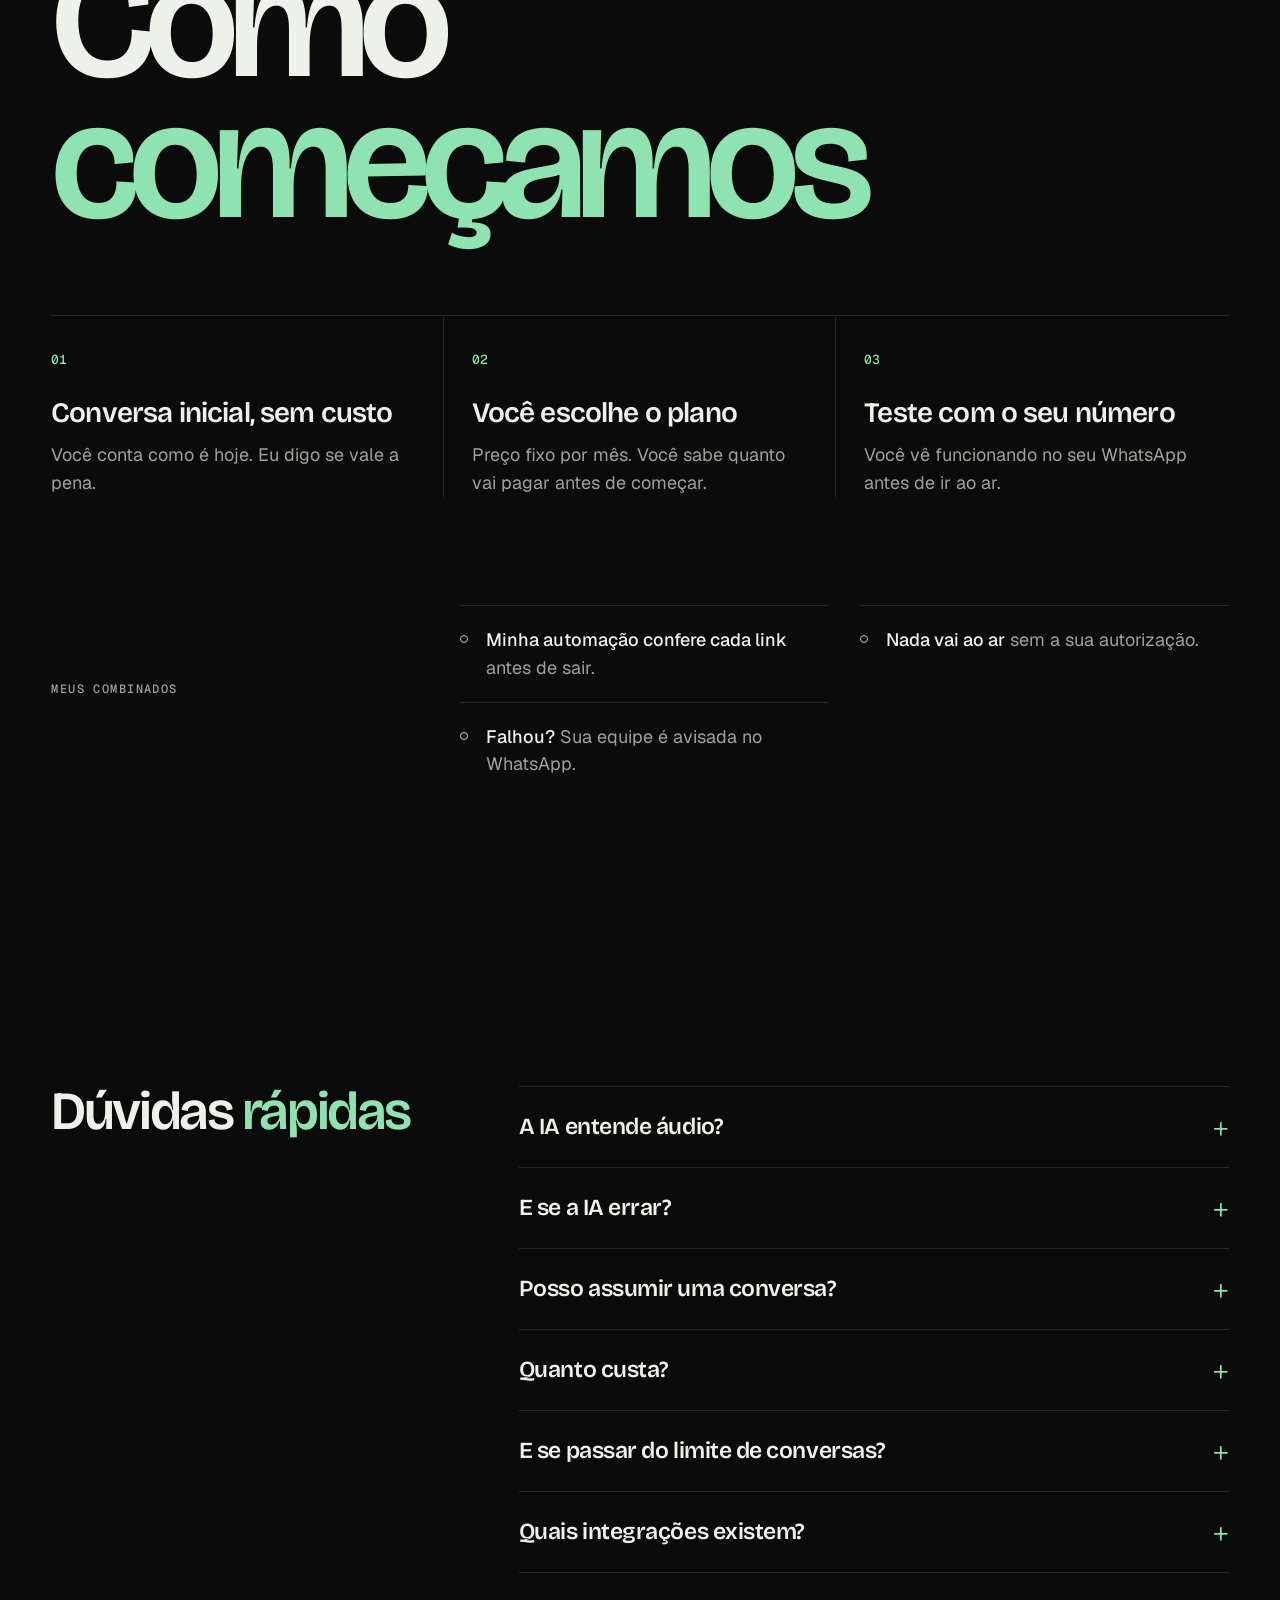
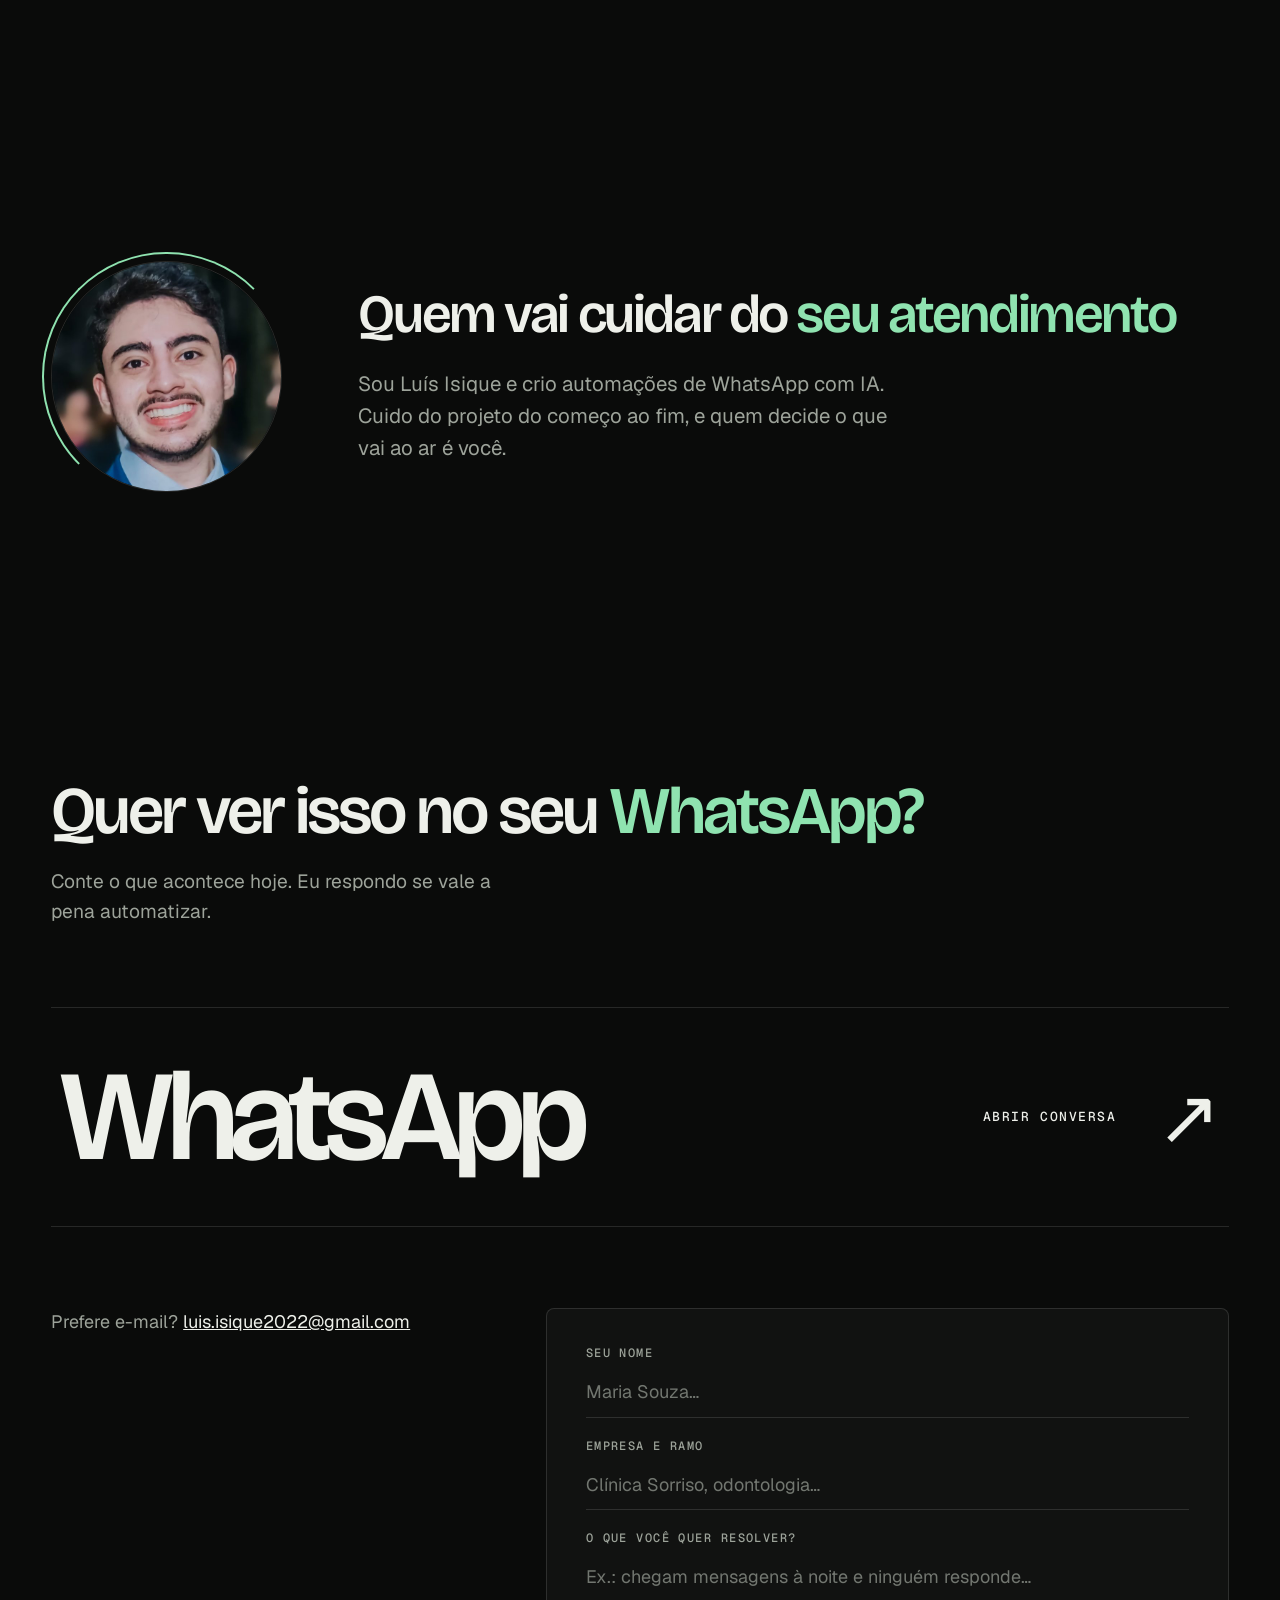
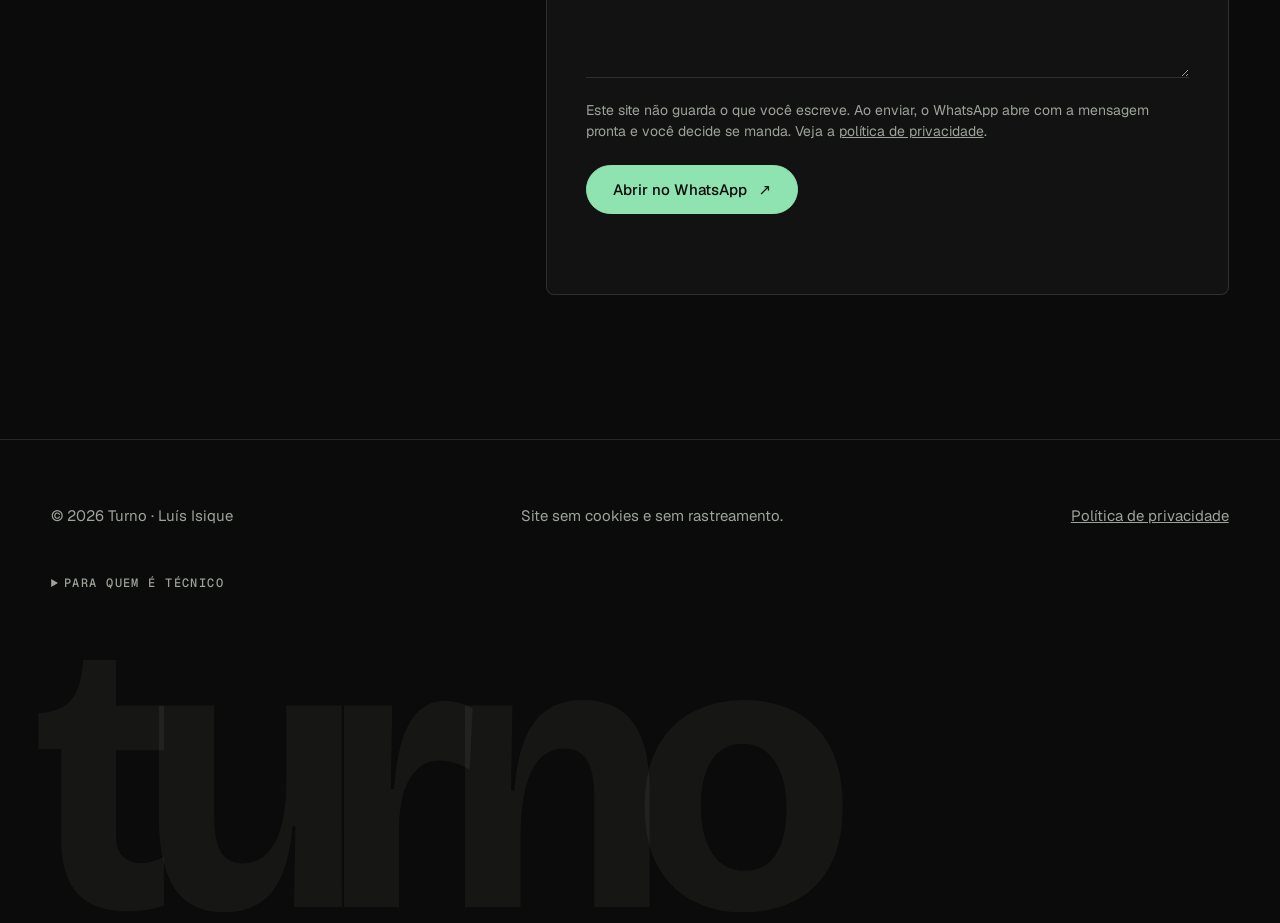
==== commit e7eae50e: "Remove a frase de apoio abaixo do título dos planos Co-Authored-By: Claude Sonnet 5.5 <noreply@anthr" ====
--- a/index.html
+++ b/index.html
@@ -189,7 +189,6 @@
 <!-- 4. Planos -->
 <section class="cena planos" id="planos">
   <h2 class="titulo-2 revela">Três pacotes prontos, <em>preço fixo</em></h2>
-  <p class="planos-sub revela">Nada de orçamento sob medida. Você escolhe o pacote, vê o preço e começa.</p>
   <ol class="playbooks">
     <li class="revela"><span class="num">01</span><h3>Atendimento e agendamento 24h</h3><p>A IA responde dúvidas, marca horário e confirma, até de madrugada.</p></li>
     <li class="revela" style="--atraso:.1s"><span class="num">02</span><h3>Recuperação de vendas</h3><p>Chama de volta quem pediu preço e sumiu, ou largou o carrinho.</p></li>
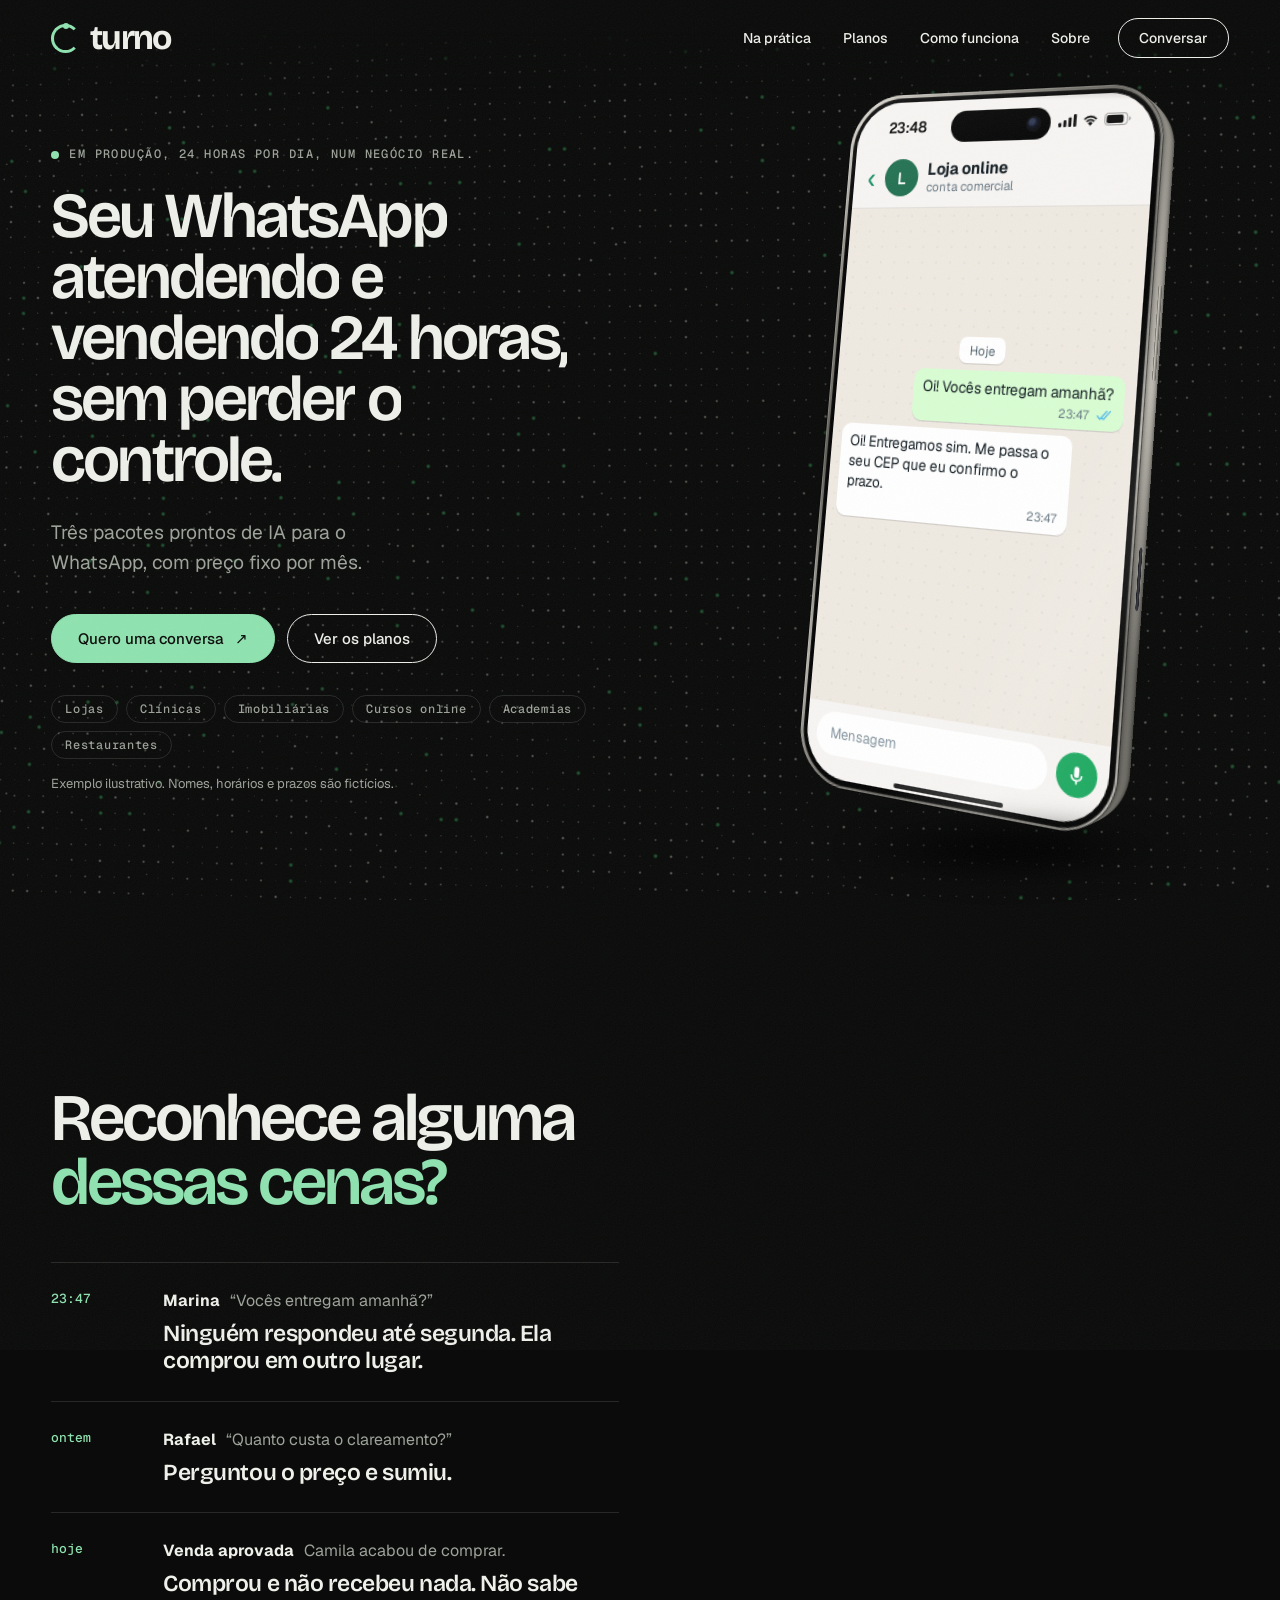
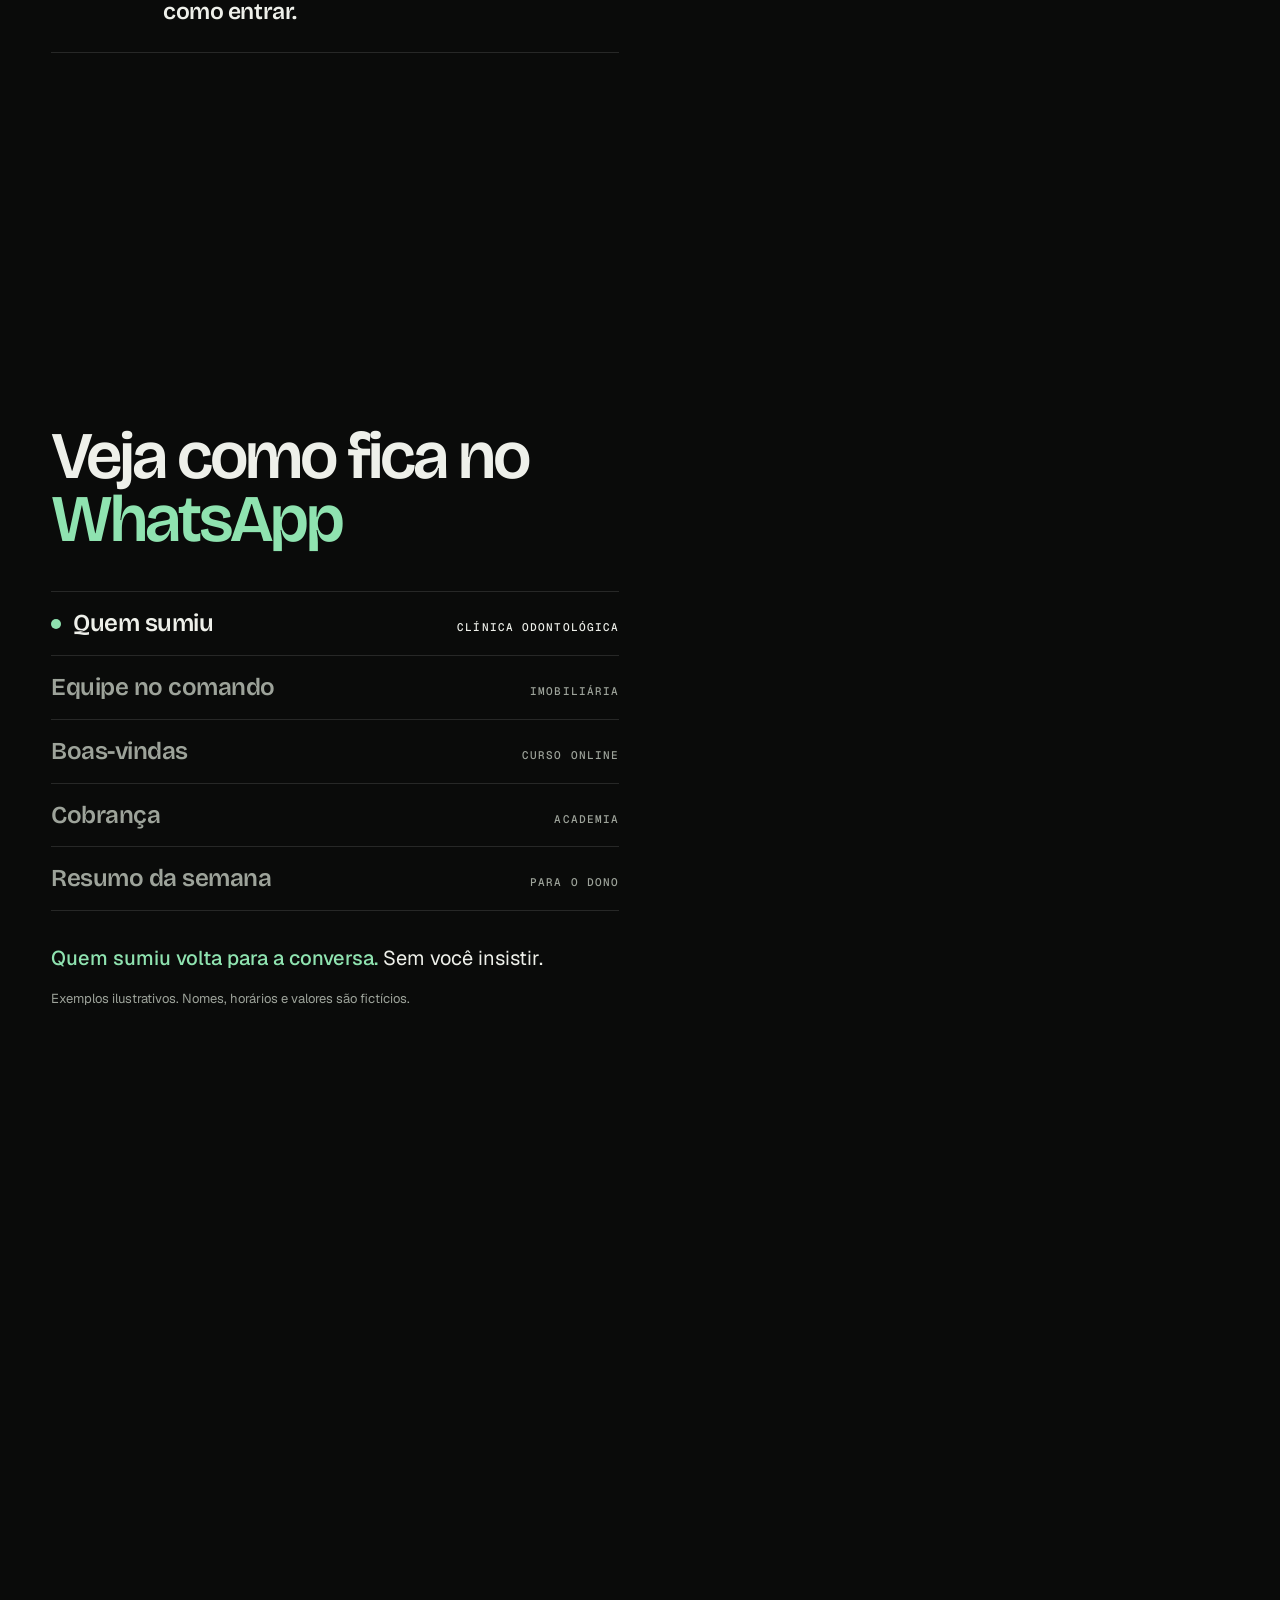
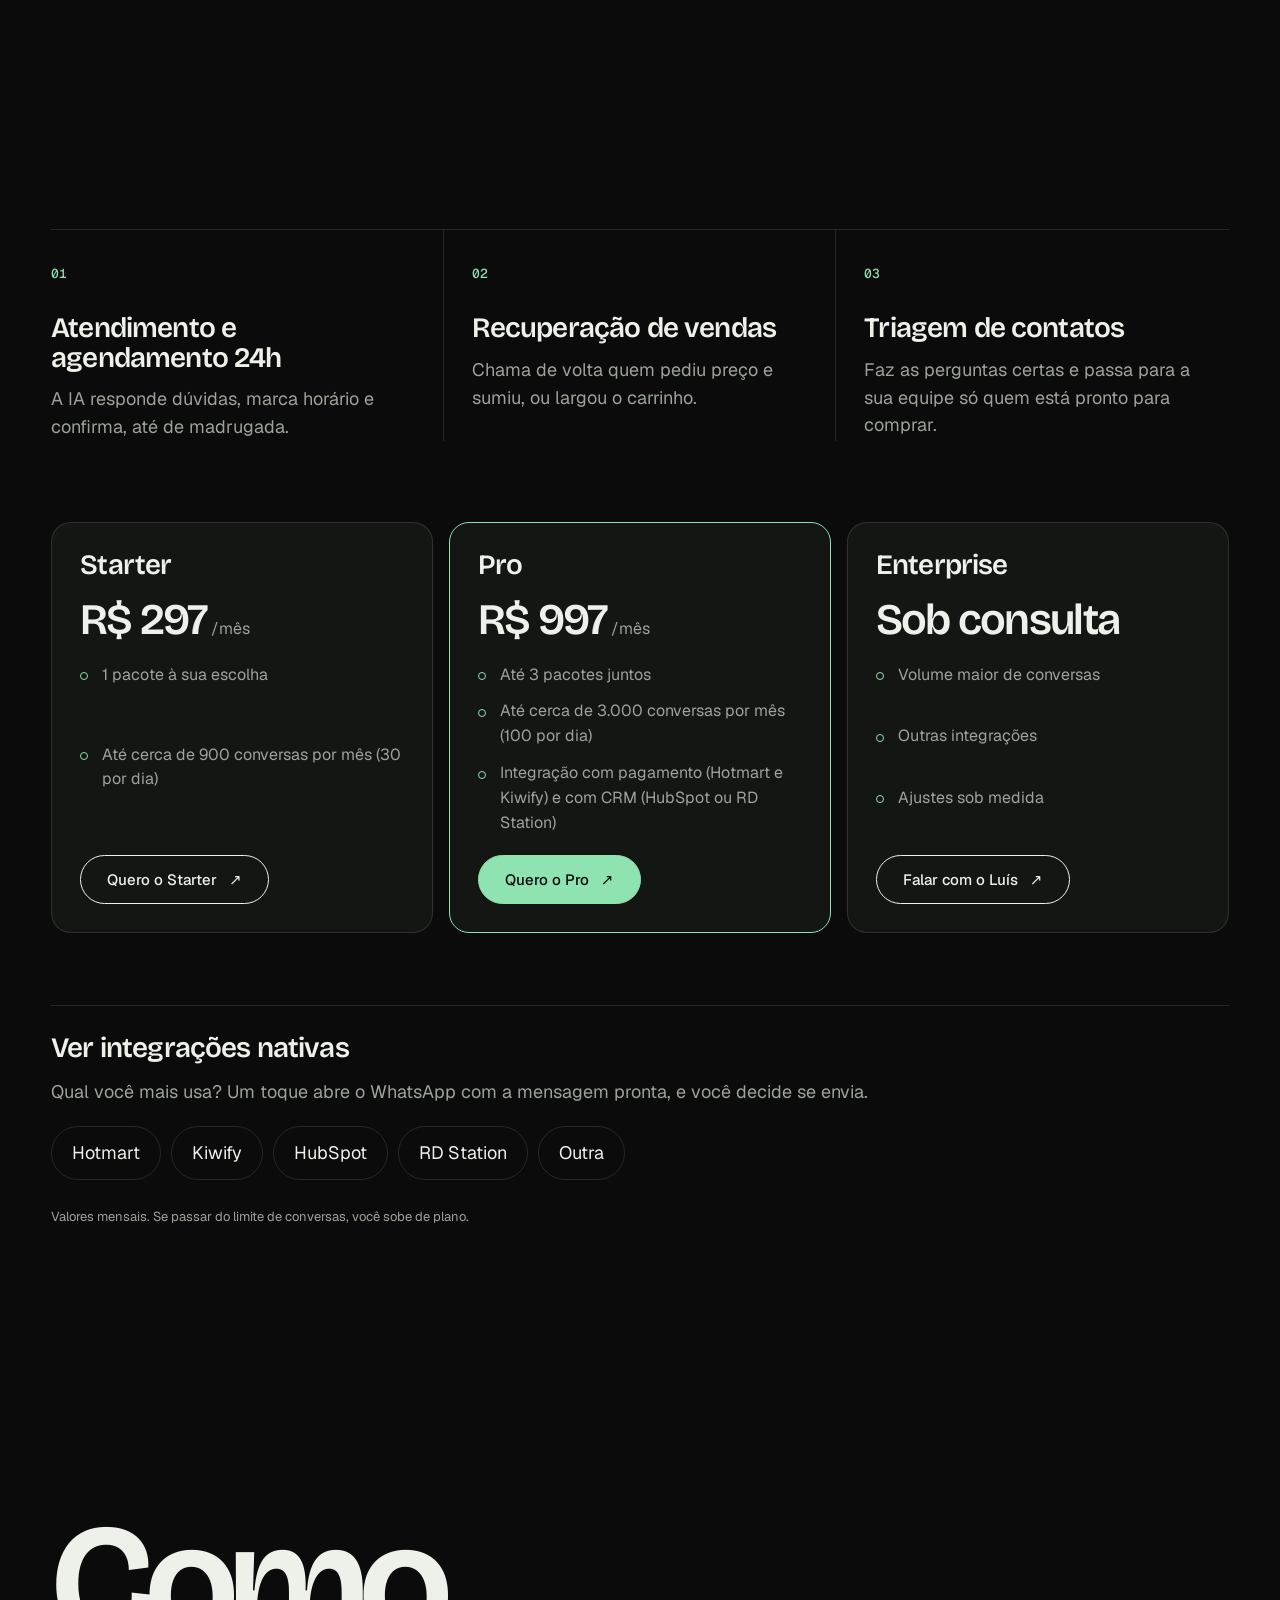
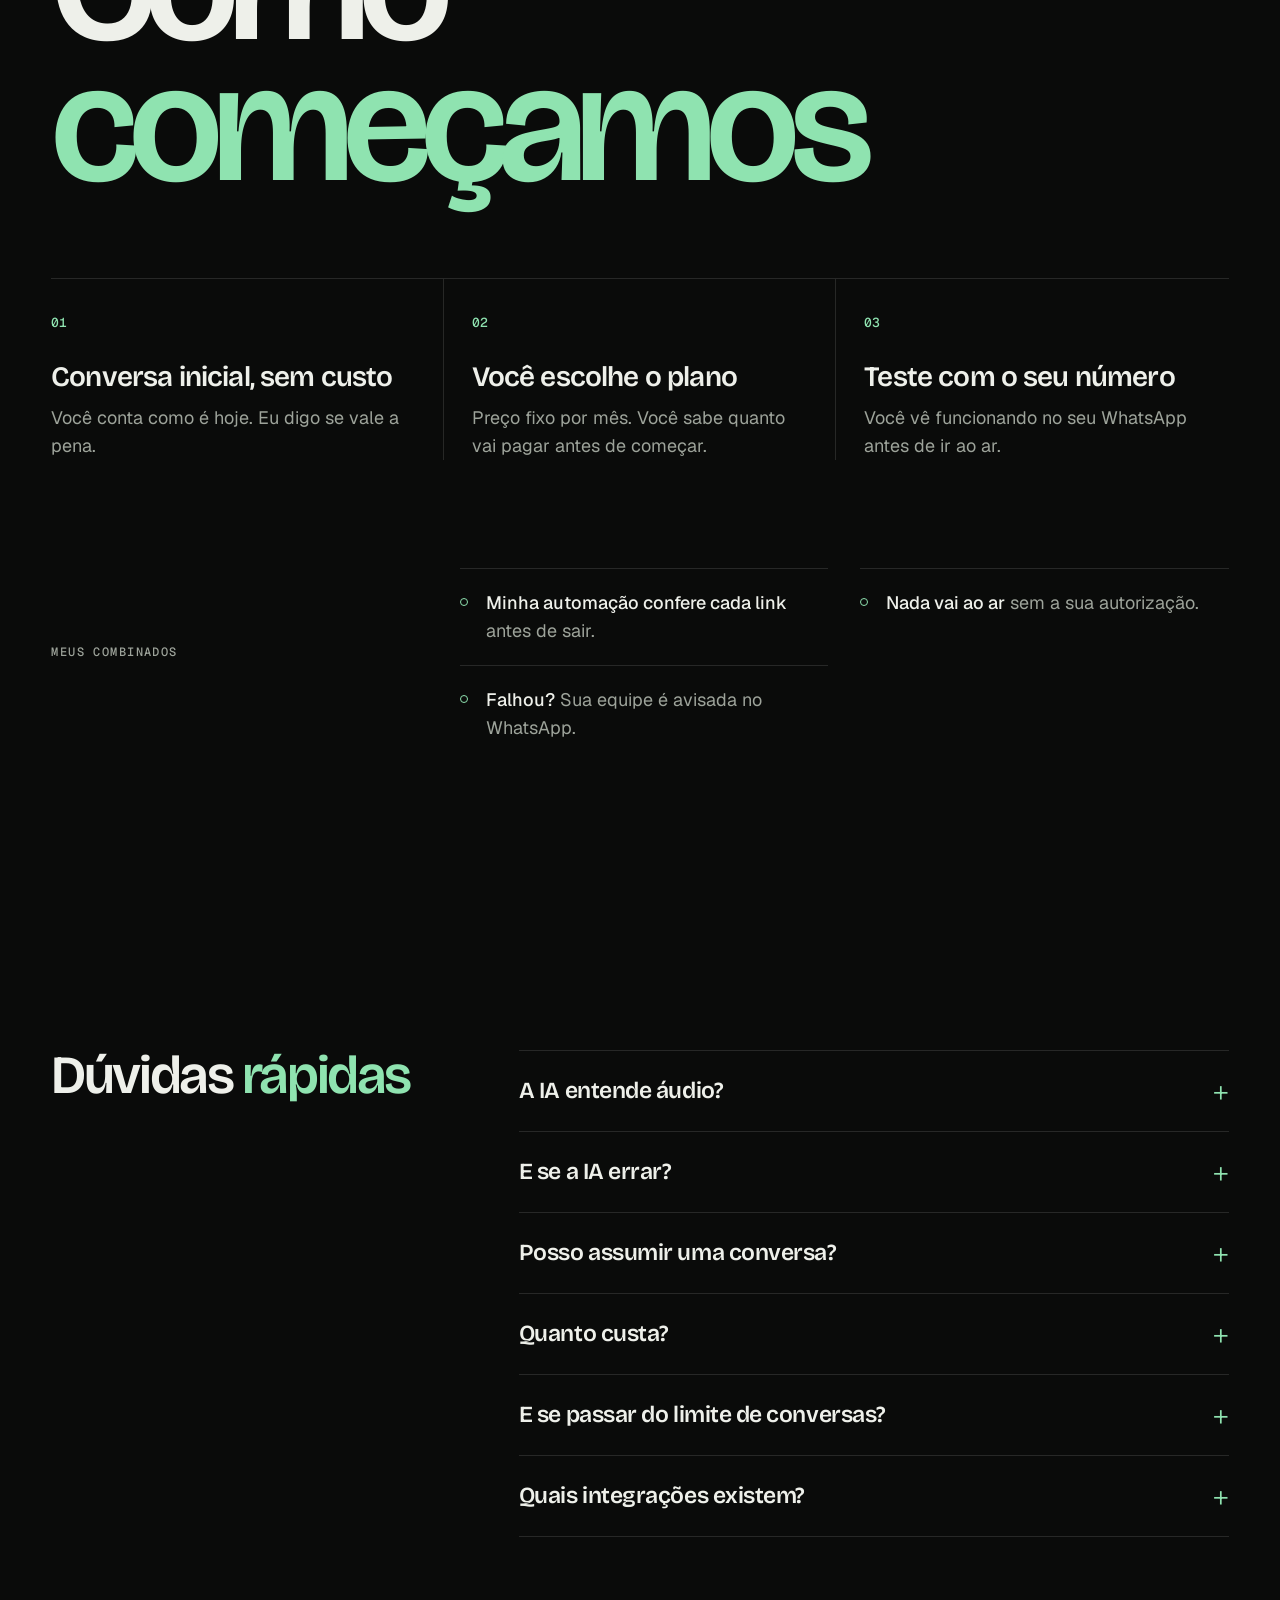
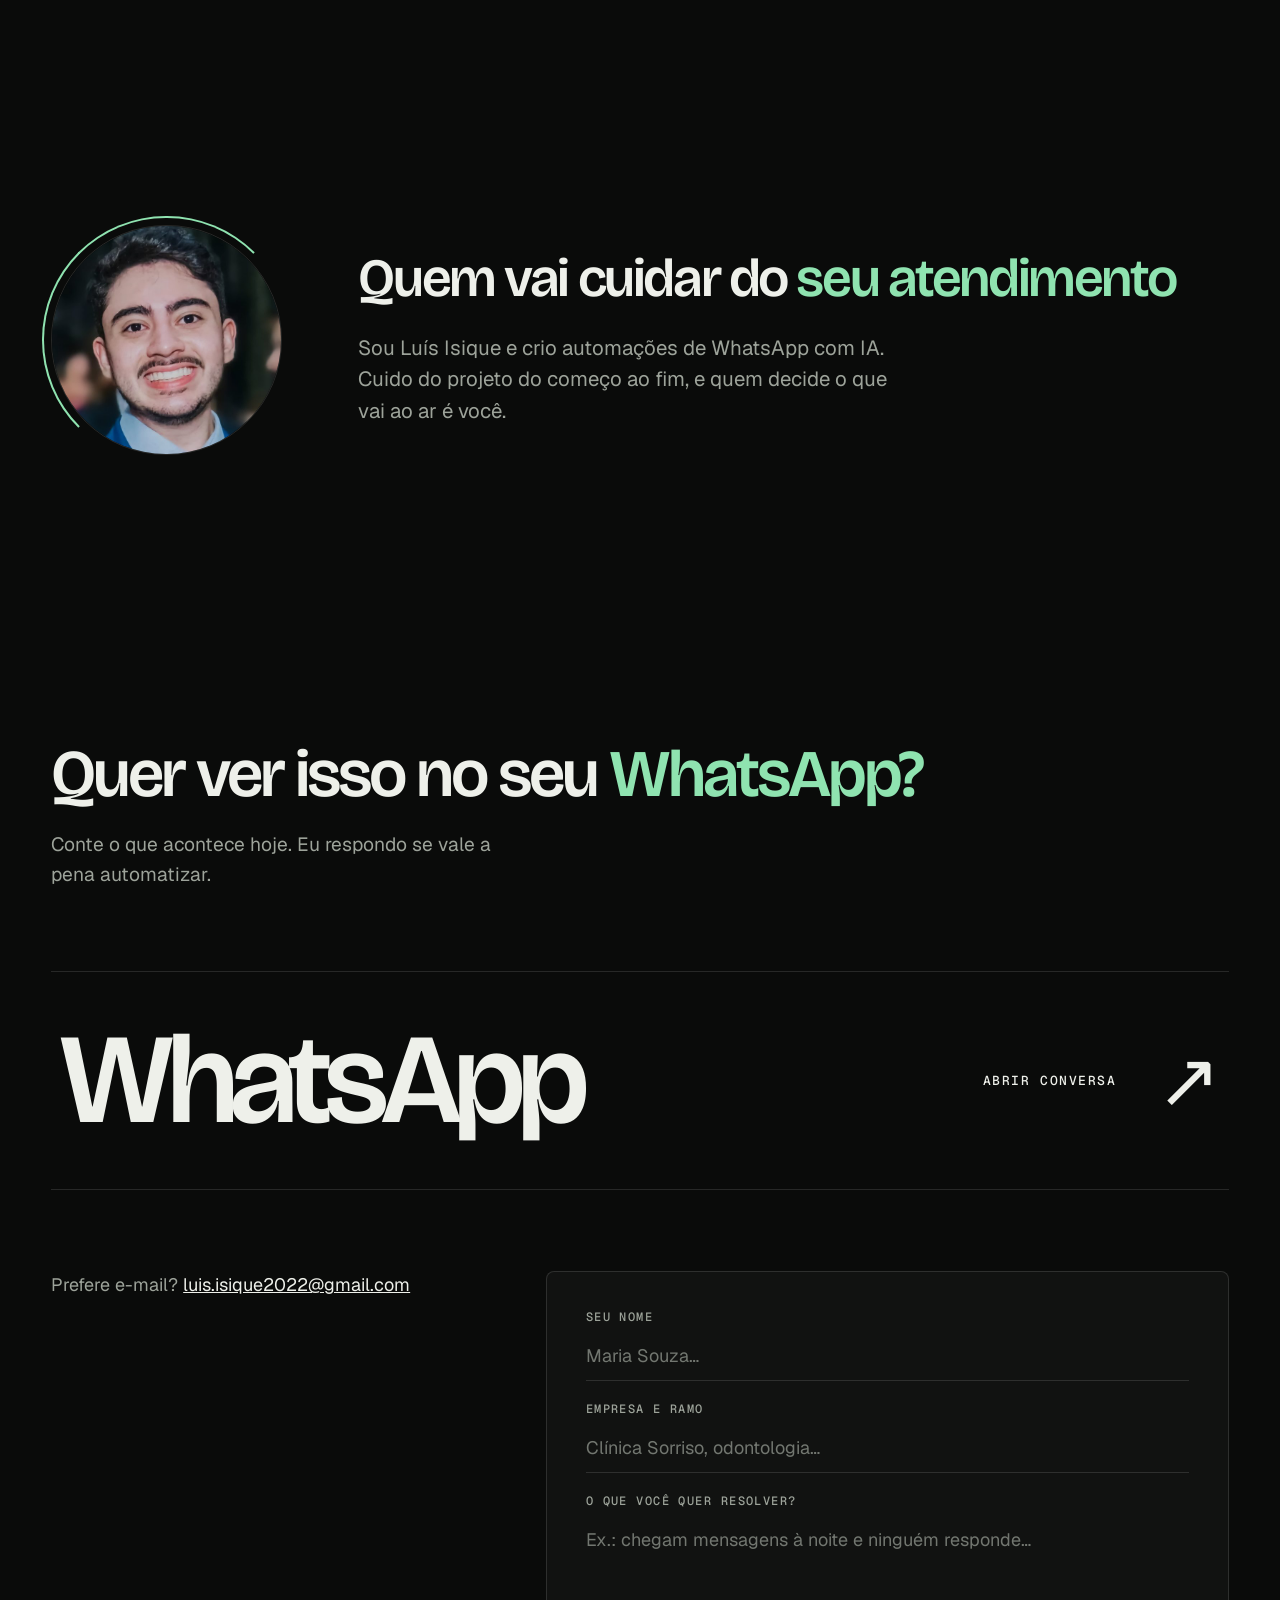
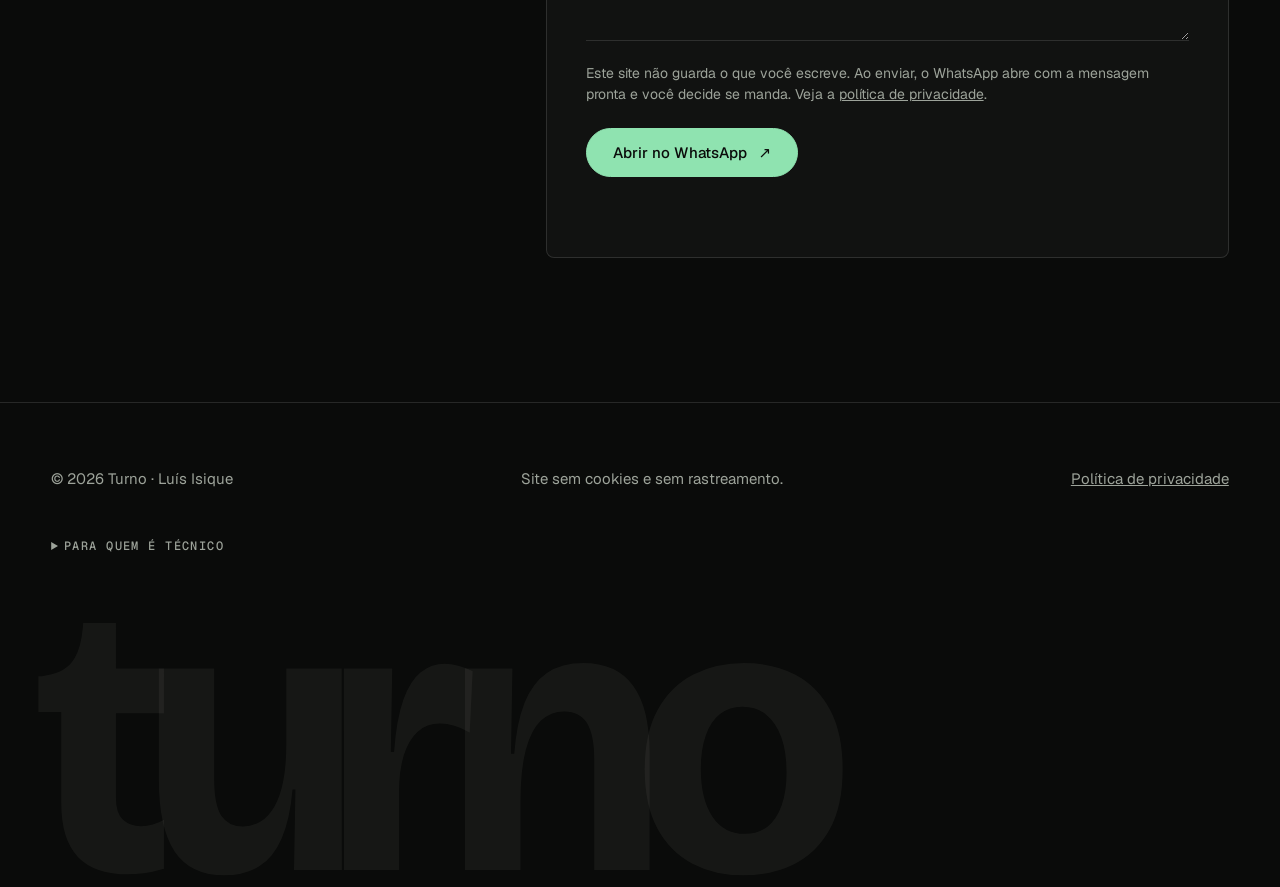
==== commit d89b1434: "Remove assinatura do plano Starter Co-Authored-By: Claude Sonnet 5.5 <noreply@anthropic.com> Claude-" ====
--- a/index.html
+++ b/index.html
@@ -201,7 +201,6 @@
       <ul>
         <li>1 pacote à sua escolha</li>
         <li>Até cerca de 900 conversas por mês (30 por dia)</li>
-        <li>Mensagem de confirmação com a assinatura “feito com Turno · turnozap.com.br”</li>
       </ul>
       <a class="botao" href="https://wa.me/5518991919081?text=Quero%20o%20plano%20Starter%20do%20Turno" target="_blank" rel="noopener">Quero o Starter <span class="seta" aria-hidden="true">↗</span></a>
     </article>
@@ -211,7 +210,6 @@
       <ul>
         <li>Até 3 pacotes juntos</li>
         <li>Até cerca de 3.000 conversas por mês (100 por dia)</li>
-        <li>Sem assinatura nas mensagens</li>
         <li>Integração com pagamento (Hotmart e Kiwify) e com CRM (HubSpot ou RD Station)</li>
       </ul>
       <a class="botao botao-cheio" href="https://wa.me/5518991919081?text=Quero%20o%20plano%20Pro%20do%20Turno" target="_blank" rel="noopener">Quero o Pro <span class="seta" aria-hidden="true">↗</span></a>
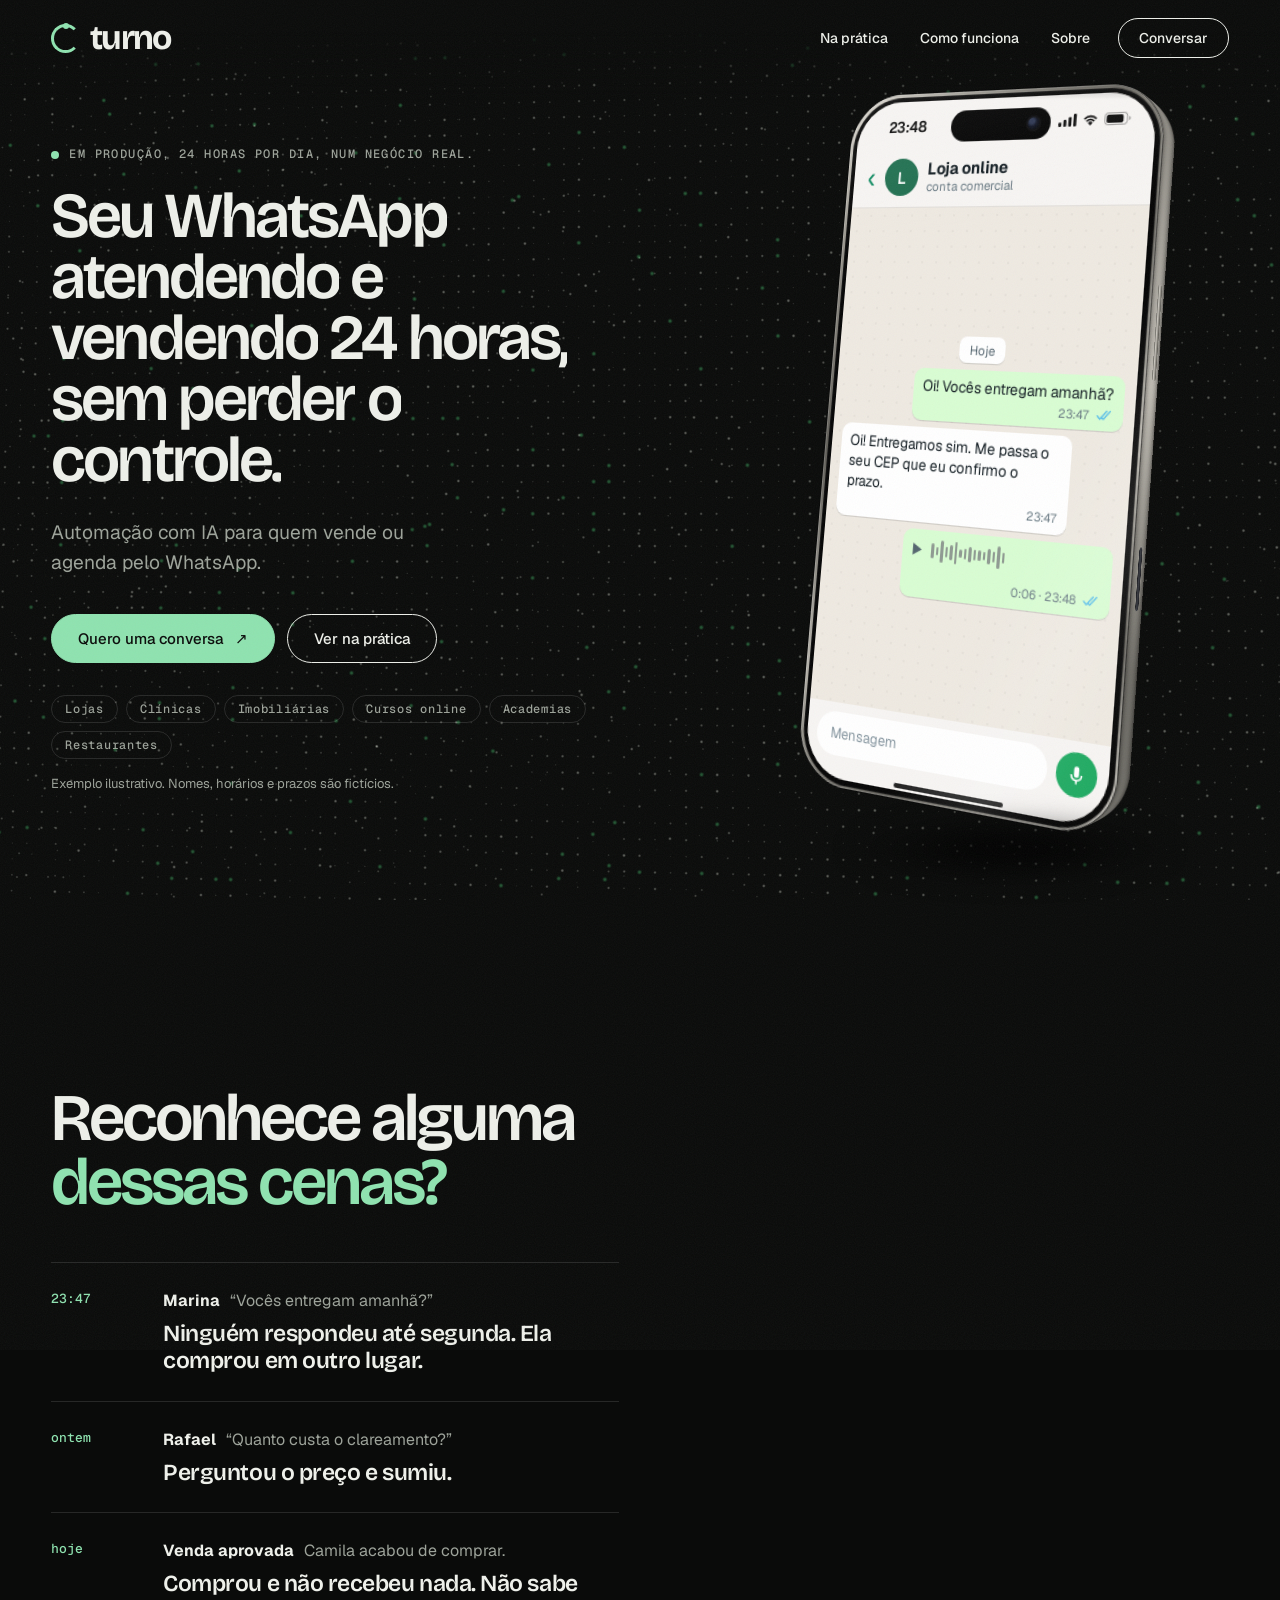
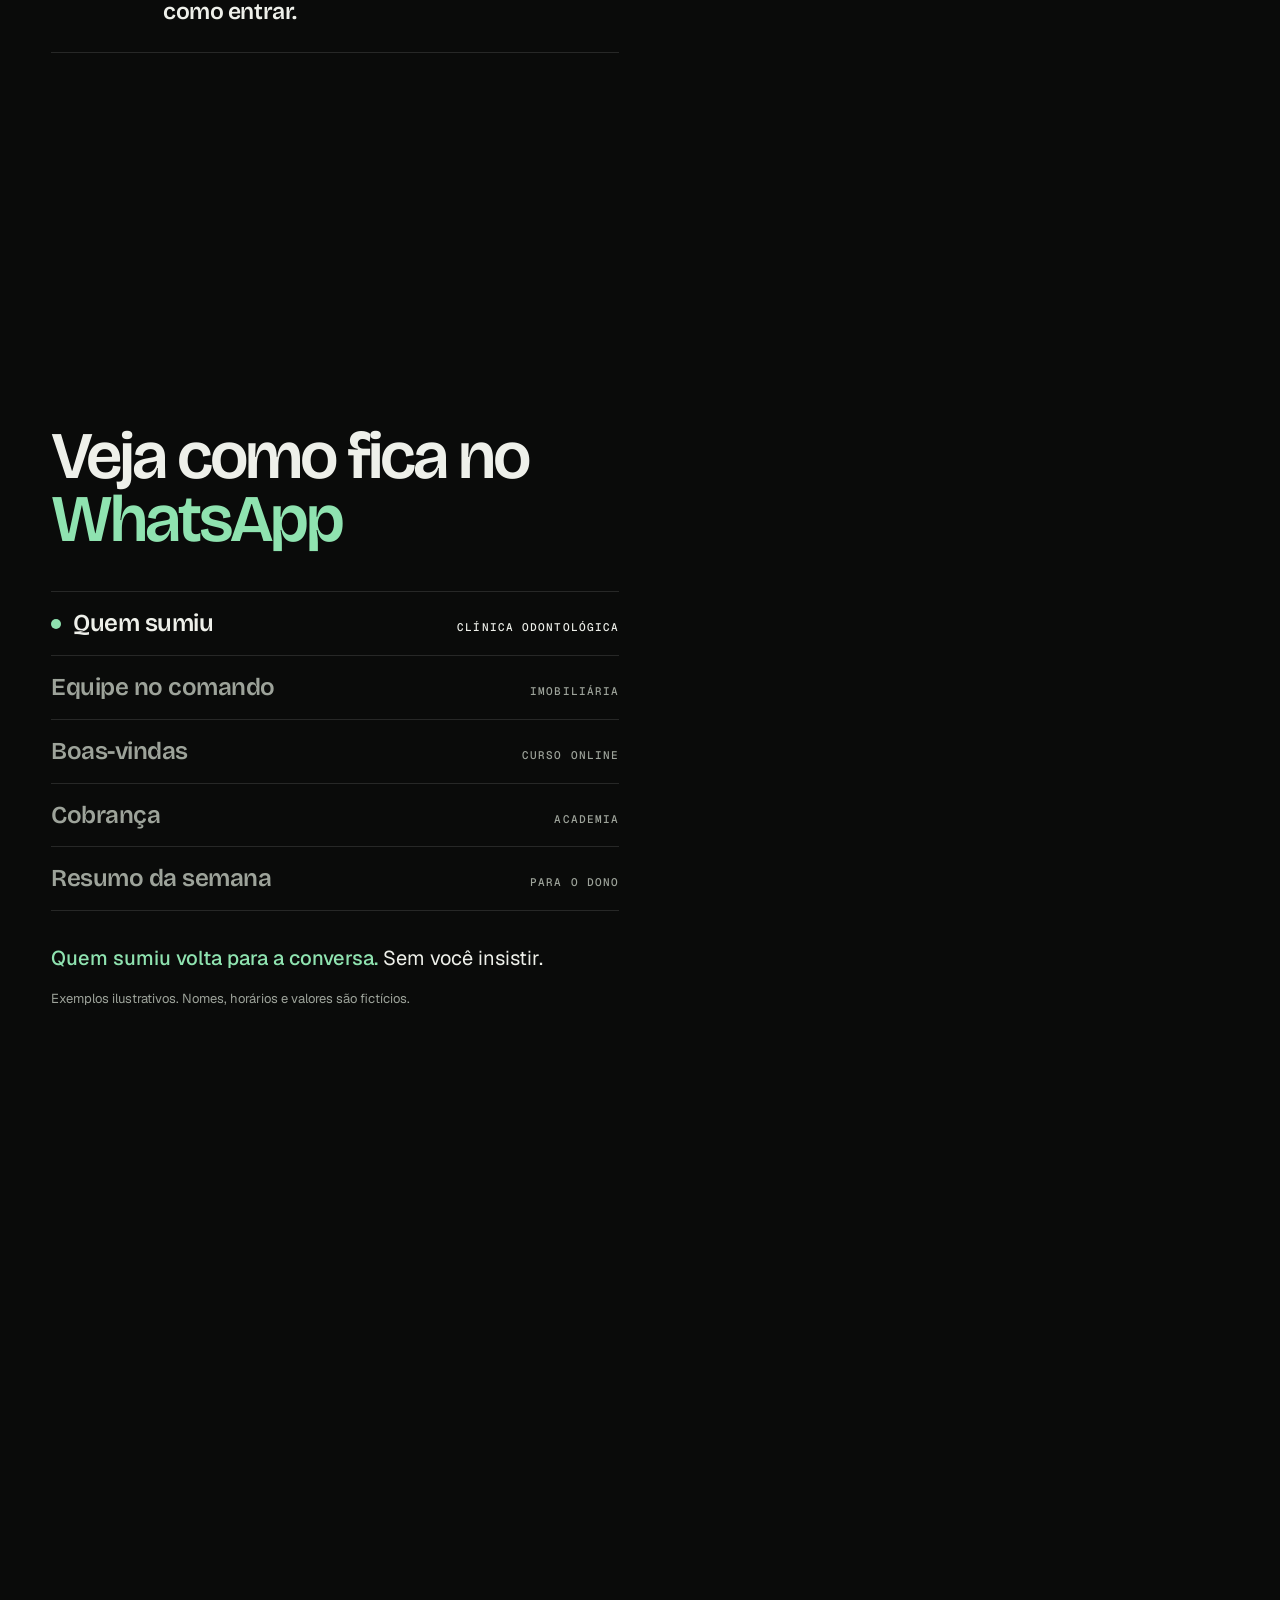
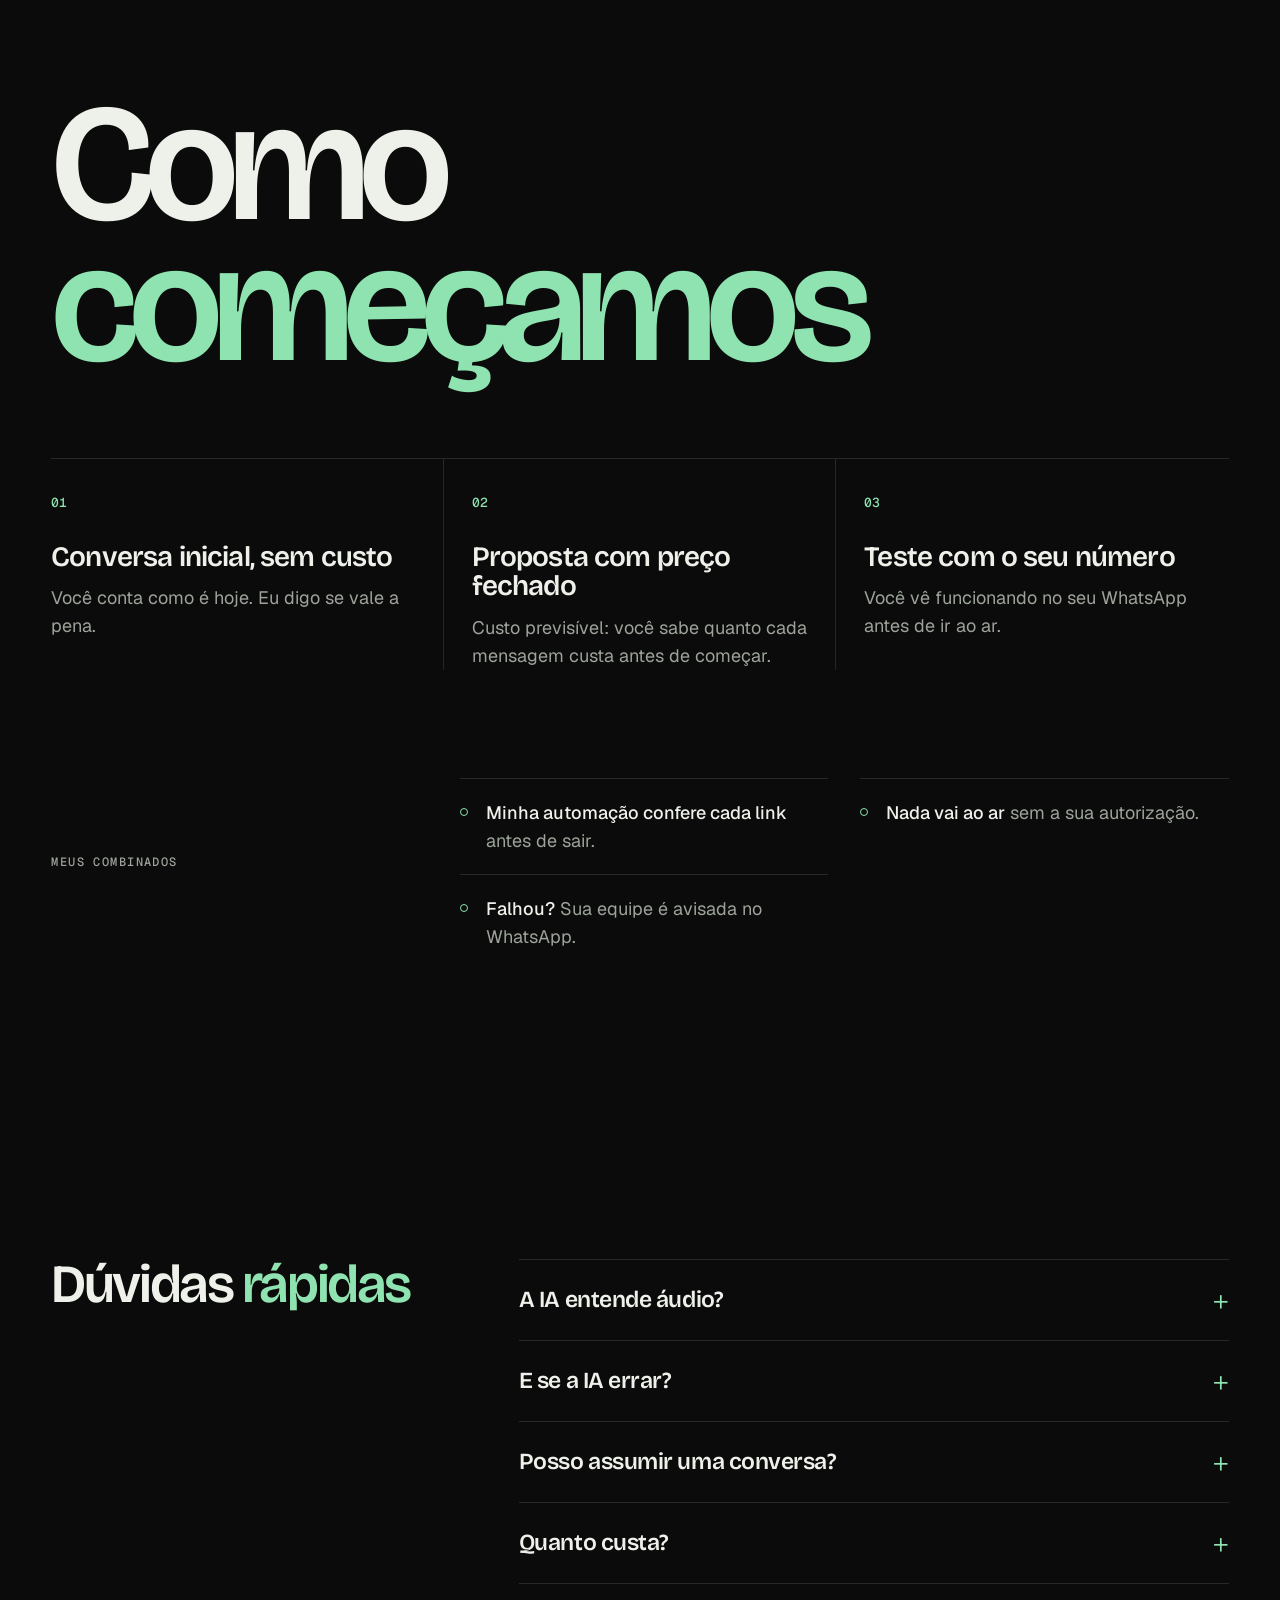
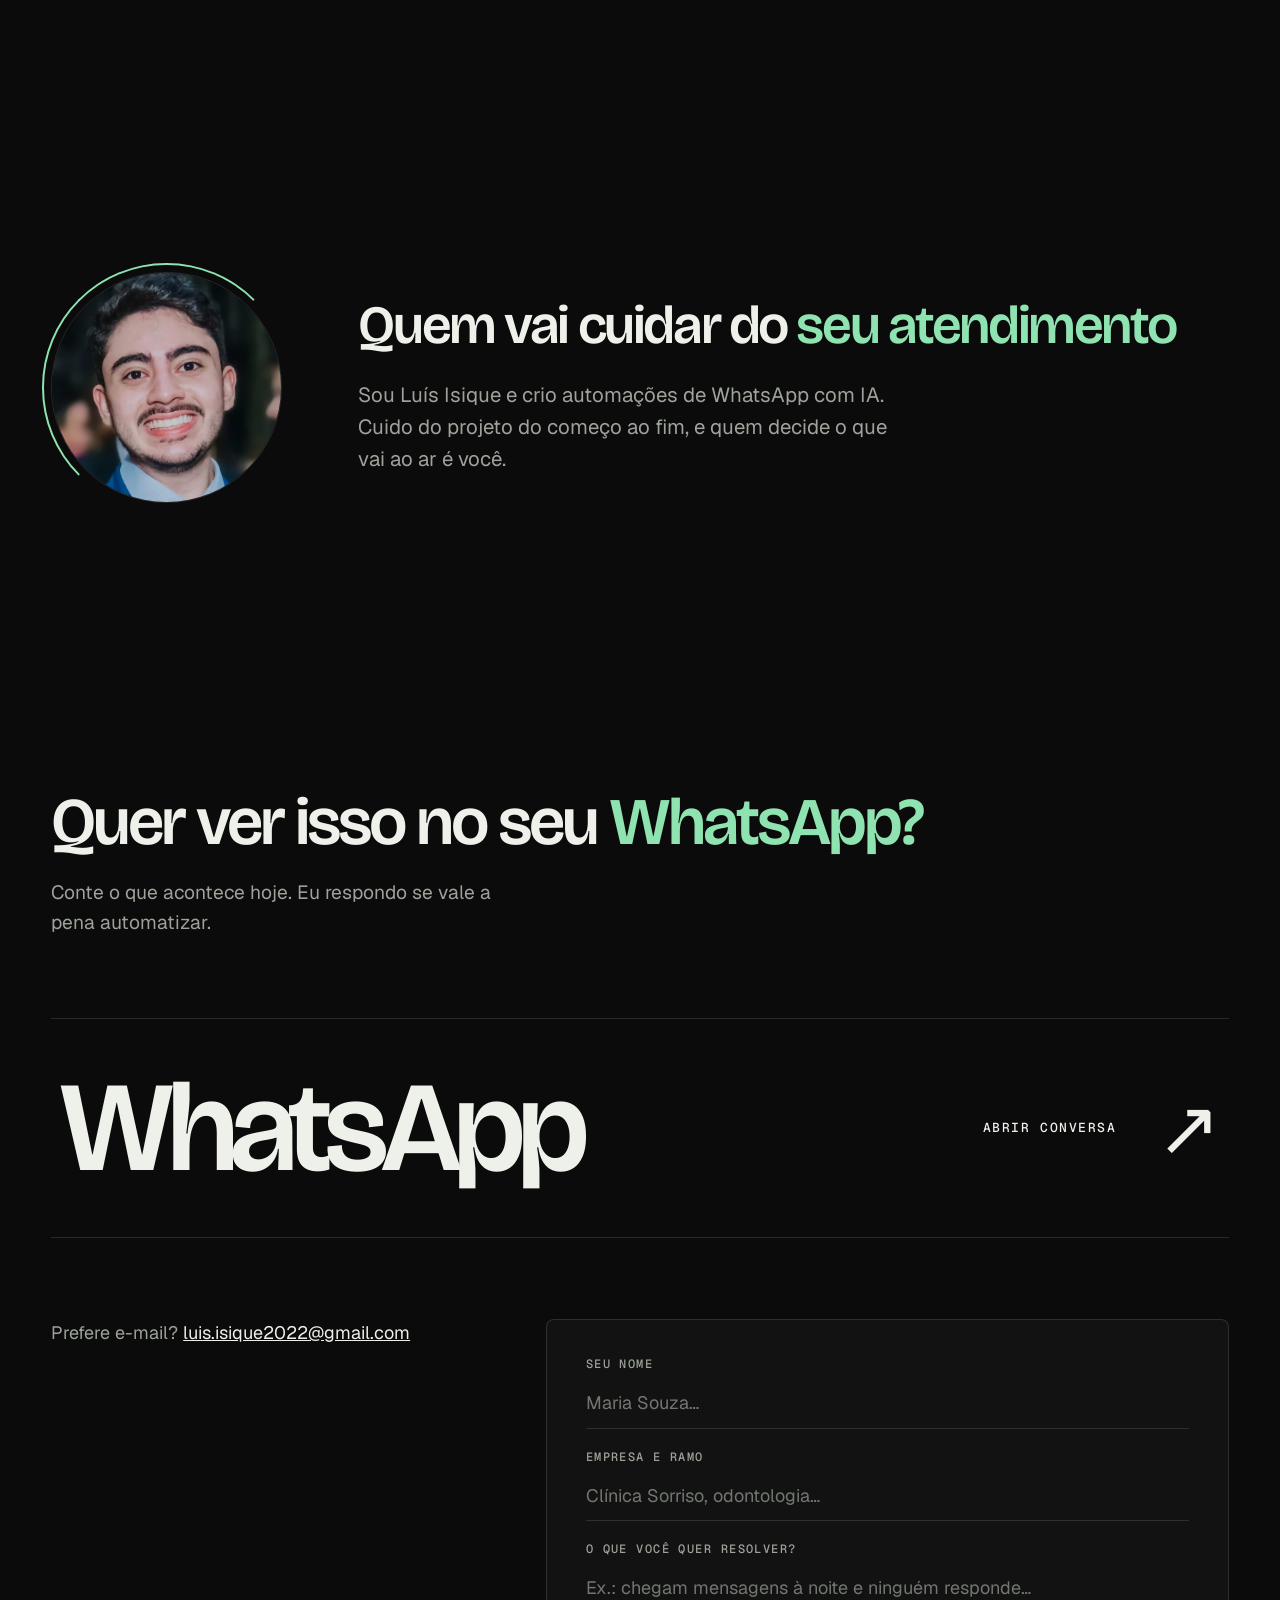
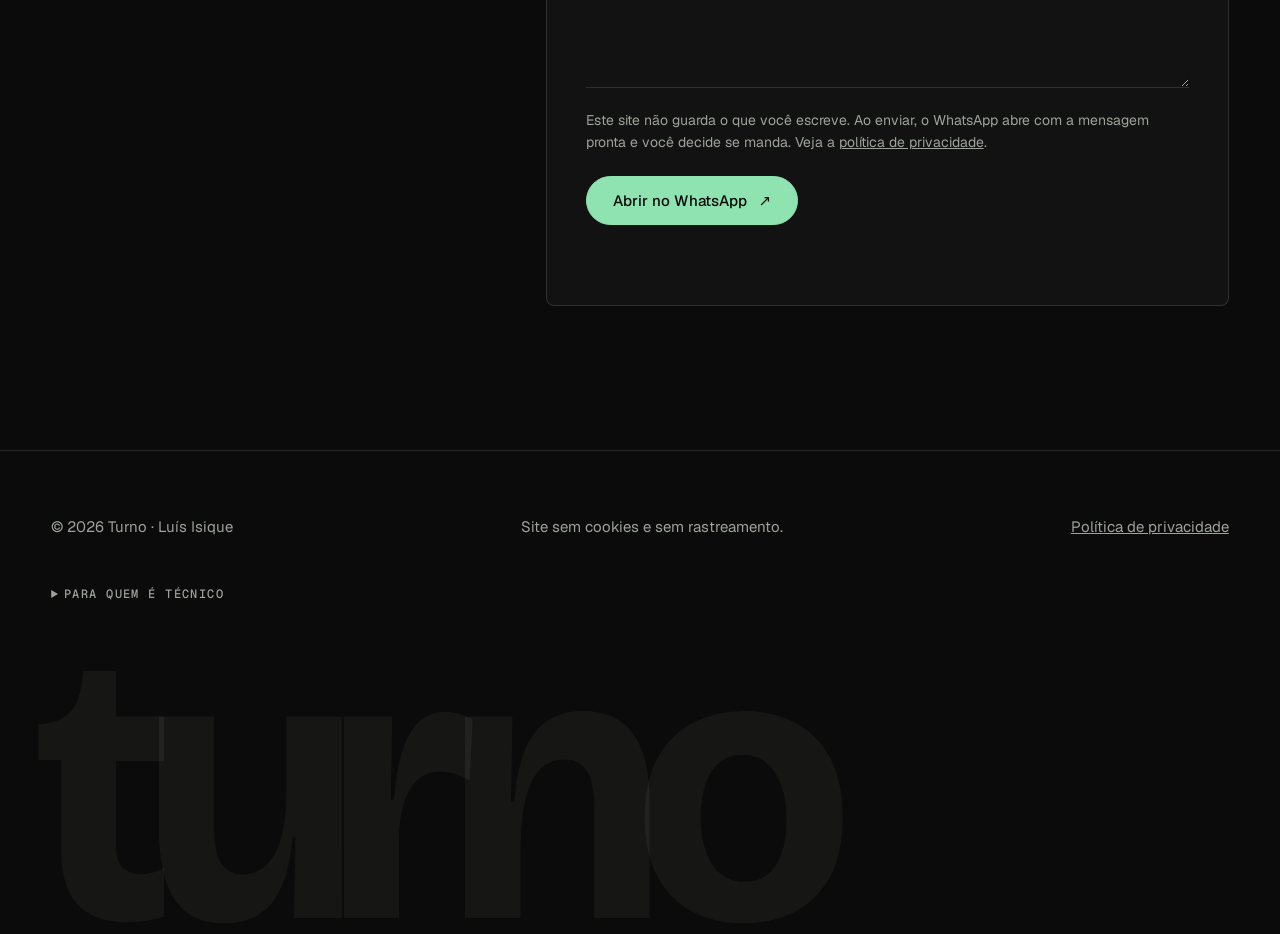
==== commit fbf0f100: "Volta o site ao estado anterior aos planos e preços Restaura index.html e styles.css para o commit d" ====
--- a/index.html
+++ b/index.html
@@ -4,7 +4,7 @@
 <meta charset="utf-8">
 <meta name="viewport" content="width=device-width, initial-scale=1">
 <title>Turno · Automação de WhatsApp com IA</title>
-<meta name="description" content="Seu WhatsApp atendendo e vendendo 24 horas, sem perder o controle. Três pacotes prontos de IA com preço fixo por mês, a partir de R$ 297.">
+<meta name="description" content="Seu WhatsApp atendendo e vendendo 24 horas, sem perder o controle. Automação com IA para quem vende ou agenda pelo WhatsApp.">
 <meta name="theme-color" content="#0A0B0A">
 <link rel="icon" href="data:image/svg+xml,%3Csvg xmlns='http://www.w3.org/2000/svg' viewBox='0 0 32 32'%3E%3Crect width='32' height='32' rx='9' fill='%230A0B0A'/%3E%3Ccircle cx='16' cy='16' r='8.5' fill='none' stroke='%238FE3B0' stroke-width='2.2' stroke-dasharray='40 14' transform='rotate(-90 16 16)'/%3E%3Ccircle cx='16' cy='7.5' r='2.4' fill='%238FE3B0'/%3E%3C/svg%3E">
 <link rel="stylesheet" href="styles.css">
@@ -21,7 +21,6 @@
   <a class="marca" href="#inicio" aria-label="Turno, início"><span class="marca-anel" aria-hidden="true"></span>turno</a>
   <nav class="topo-nav" aria-label="Seções">
     <a href="#pratica">Na prática</a>
-    <a href="#planos">Planos</a>
     <a href="#processo">Como funciona</a>
     <a href="#sobre">Sobre</a>
   </nav>
@@ -30,7 +29,6 @@
 </header>
 <nav class="menu-celular" id="menu-celular" aria-label="Seções" hidden>
   <a href="#pratica">Na prática</a>
-  <a href="#planos">Planos</a>
   <a href="#processo">Como funciona</a>
   <a href="#sobre">Sobre</a>
   <a href="#contato">Conversar</a>
@@ -144,10 +142,10 @@
       <div class="passo-conteudo">
         <p class="selo revela"><span class="pulso"></span>Em produção, 24 horas por dia, num negócio real.</p>
         <h1 class="heroi-titulo" data-palavras>Seu WhatsApp atendendo e vendendo 24 horas, sem perder o controle.</h1>
-        <p class="heroi-sub revela" style="--atraso:1s">Três pacotes prontos de IA para o WhatsApp, com preço fixo por mês.</p>
+        <p class="heroi-sub revela" style="--atraso:1s">Automação com IA para quem vende ou agenda pelo WhatsApp.</p>
         <div class="heroi-botoes revela" style="--atraso:1.15s">
           <a class="botao botao-cheio" href="#contato">Quero uma conversa <span class="seta" aria-hidden="true">↗</span></a>
-          <a class="botao" href="#planos">Ver os planos</a>
+          <a class="botao" href="#pratica">Ver na prática</a>
         </div>
         <ul class="segmentos revela" style="--atraso:1.3s" aria-label="Para quem é">
           <li>Lojas</li><li>Clínicas</li><li>Imobiliárias</li><li>Cursos online</li><li>Academias</li><li>Restaurantes</li>
@@ -186,65 +184,12 @@
   </div>
 </div>
 
-<!-- 4. Planos -->
-<section class="cena planos" id="planos">
-  <h2 class="titulo-2 revela">Três pacotes prontos, <em>preço fixo</em></h2>
-  <ol class="playbooks">
-    <li class="revela"><span class="num">01</span><h3>Atendimento e agendamento 24h</h3><p>A IA responde dúvidas, marca horário e confirma, até de madrugada.</p></li>
-    <li class="revela" style="--atraso:.1s"><span class="num">02</span><h3>Recuperação de vendas</h3><p>Chama de volta quem pediu preço e sumiu, ou largou o carrinho.</p></li>
-    <li class="revela" style="--atraso:.2s"><span class="num">03</span><h3>Triagem de contatos</h3><p>Faz as perguntas certas e passa para a sua equipe só quem está pronto para comprar.</p></li>
-  </ol>
-  <div class="cartoes">
-    <article class="cartao revela">
-      <h3>Starter</h3>
-      <p class="preco">R$ 297<small>/mês</small></p>
-      <ul>
-        <li>1 pacote à sua escolha</li>
-        <li>Até cerca de 900 conversas por mês (30 por dia)</li>
-      </ul>
-      <a class="botao" href="https://wa.me/5518991919081?text=Quero%20o%20plano%20Starter%20do%20Turno" target="_blank" rel="noopener">Quero o Starter <span class="seta" aria-hidden="true">↗</span></a>
-    </article>
-    <article class="cartao cartao-destaque revela" style="--atraso:.1s">
-      <h3>Pro</h3>
-      <p class="preco">R$ 997<small>/mês</small></p>
-      <ul>
-        <li>Até 3 pacotes juntos</li>
-        <li>Até cerca de 3.000 conversas por mês (100 por dia)</li>
-        <li>Integração com pagamento (Hotmart e Kiwify) e com CRM (HubSpot ou RD Station)</li>
-      </ul>
-      <a class="botao botao-cheio" href="https://wa.me/5518991919081?text=Quero%20o%20plano%20Pro%20do%20Turno" target="_blank" rel="noopener">Quero o Pro <span class="seta" aria-hidden="true">↗</span></a>
-    </article>
-    <article class="cartao revela" style="--atraso:.2s">
-      <h3>Enterprise</h3>
-      <p class="preco">Sob consulta</p>
-      <ul>
-        <li>Volume maior de conversas</li>
-        <li>Outras integrações</li>
-        <li>Ajustes sob medida</li>
-      </ul>
-      <a class="botao" href="https://wa.me/5518991919081?text=Quero%20falar%20sobre%20o%20plano%20Enterprise%20do%20Turno" target="_blank" rel="noopener">Falar com o Luís <span class="seta" aria-hidden="true">↗</span></a>
-    </article>
-  </div>
-  <div class="integracoes revela" id="integracoes">
-    <h3>Ver integrações nativas</h3>
-    <p>Qual você mais usa? Um toque abre o WhatsApp com a mensagem pronta, e você decide se envia.</p>
-    <ul>
-      <li><a href="https://wa.me/5518991919081?text=Tenho%20interesse%20na%20integra%C3%A7%C3%A3o%20com%20Hotmart" target="_blank" rel="noopener">Hotmart</a></li>
-      <li><a href="https://wa.me/5518991919081?text=Tenho%20interesse%20na%20integra%C3%A7%C3%A3o%20com%20Kiwify" target="_blank" rel="noopener">Kiwify</a></li>
-      <li><a href="https://wa.me/5518991919081?text=Tenho%20interesse%20na%20integra%C3%A7%C3%A3o%20com%20HubSpot" target="_blank" rel="noopener">HubSpot</a></li>
-      <li><a href="https://wa.me/5518991919081?text=Tenho%20interesse%20na%20integra%C3%A7%C3%A3o%20com%20RD%20Station" target="_blank" rel="noopener">RD Station</a></li>
-      <li><a href="https://wa.me/5518991919081?text=Uso%20outra%20ferramenta%20e%20queria%20integrar" target="_blank" rel="noopener">Outra</a></li>
-    </ul>
-  </div>
-  <p class="legenda revela">Valores mensais. Se passar do limite de conversas, você sobe de plano.</p>
-</section>
-
-<!-- 5. Como começamos -->
+<!-- 4. Como começamos -->
 <section class="cena processo" id="processo">
   <h2 class="titulo-gigante revela">Como <em>começamos</em></h2>
   <ol class="passos">
     <li class="revela"><span class="num">01</span><h3>Conversa inicial, sem custo</h3><p>Você conta como é hoje. Eu digo se vale a pena.</p></li>
-    <li class="revela" style="--atraso:.1s"><span class="num">02</span><h3>Você escolhe o plano</h3><p>Preço fixo por mês. Você sabe quanto vai pagar antes de começar.</p></li>
+    <li class="revela" style="--atraso:.1s"><span class="num">02</span><h3>Proposta com preço fechado</h3><p>Custo previsível: você sabe quanto cada mensagem custa antes de começar.</p></li>
     <li class="revela" style="--atraso:.2s"><span class="num">03</span><h3>Teste com o seu número</h3><p>Você vê funcionando no seu WhatsApp antes de ir ao ar.</p></li>
   </ol>
   <div class="combinados">
@@ -257,20 +202,18 @@
   </div>
 </section>
 
-<!-- 6. Dúvidas -->
+<!-- 5. Dúvidas -->
 <section class="cena duvidas" id="duvidas">
   <h2 class="titulo-3 revela">Dúvidas <em>rápidas</em></h2>
   <div class="duvidas-lista">
     <details class="revela" name="duvida"><summary>A IA entende áudio?</summary><p>Sim. Ela transcreve o áudio e responde.</p></details>
     <details class="revela" name="duvida"><summary>E se a IA errar?</summary><p>Ela só usa preço, prazo e link da sua lista, e a automação confere cada link antes de sair. O que não estiver na lista, ela confirma com a equipe.</p></details>
     <details class="revela" name="duvida"><summary>Posso assumir uma conversa?</summary><p>Pode. Quando alguém da equipe responde, a IA se cala.</p></details>
-    <details class="revela" name="duvida"><summary>Quanto custa?</summary><p>Starter a R$ 297 por mês, Pro a R$ 997 por mês. O Enterprise é sob consulta. Os valores estão na seção Planos.</p></details>
-    <details class="revela" name="duvida"><summary>E se passar do limite de conversas?</summary><p>Você sobe de plano. Assim quem tem pouco movimento não paga pelo movimento dos outros.</p></details>
-    <details class="revela" name="duvida"><summary>Quais integrações existem?</summary><p>No plano Pro: pagamento com Hotmart e Kiwify, e CRM com HubSpot ou RD Station. Outras ferramentas ficam para o Enterprise.</p></details>
-  </div>
-</section>
-
-<!-- 7. Sobre -->
+    <details class="revela" name="duvida"><summary>Quanto custa?</summary><p>Preço fechado na proposta. O custo por mensagem você vê antes de começar.</p></details>
+  </div>
+</section>
+
+<!-- 6. Sobre -->
 <section class="cena sobre" id="sobre">
   <div class="retrato revela"><img src="assets/img/luis.jpg" width="640" height="640" alt="Luís Isique, de terno azul, sorrindo" loading="lazy" decoding="async"></div>
   <div>
@@ -279,7 +222,7 @@
   </div>
 </section>
 
-<!-- 8. Contato -->
+<!-- 7. Contato -->
 <section class="cena contato" id="contato">
   <h2 class="titulo-2 revela">Quer ver isso no seu <em>WhatsApp?</em></h2>
   <p class="contato-sub revela">Conte o que acontece hoje. Eu respondo se vale a pena automatizar.</p>
--- a/styles.css
+++ b/styles.css
@@ -295,37 +295,6 @@
 .legal h2 { font: 600 24px/1.2 var(--display); margin: 40px 0 10px; }
 .legal p { color: var(--tinta-suave); }
 .preencher { background: rgba(143,227,176,.15); color: var(--acento); padding: 0 4px; border-radius: 3px; }
-
-/* Planos */
-.planos-sub { margin: 20px 0 0; max-width: 46ch; color: var(--tinta-suave); }
-.playbooks { list-style: none; margin: clamp(48px, 8vh, 80px) 0 0; padding: 0; display: grid; grid-template-columns: repeat(3, 1fr); border-top: 1px solid var(--linha); }
-.playbooks li { padding: 28px 28px 0 0; border-right: 1px solid var(--linha); }
-.playbooks li + li { padding-left: 28px; }
-.playbooks li:last-child { border-right: 0; }
-.playbooks .num { font: 500 13px/1 var(--mono); color: var(--acento); }
-.playbooks h3 { margin: 28px 0 12px; font: 600 clamp(24px, 2.2vw, 34px)/1.05 var(--display); letter-spacing: -.03em; }
-.playbooks p { margin: 0; color: var(--tinta-suave); max-width: 32ch; }
-.cartoes { display: grid; grid-template-columns: repeat(3, 1fr); gap: 16px; margin-top: clamp(56px, 9vh, 96px); align-items: stretch; }
-.cartao { display: flex; flex-direction: column; gap: 20px; padding: 28px; border: 1px solid var(--linha); border-radius: 20px; background: var(--superficie); }
-.cartao-destaque { border-color: var(--acento); }
-.cartao h3 { margin: 0; font: 600 28px/1 var(--display); letter-spacing: -.03em; }
-.preco { margin: 0; font: 600 clamp(36px, 3.4vw, 52px)/1 var(--display); letter-spacing: -.04em; }
-.preco small { font: 400 16px/1 var(--sans); color: var(--tinta-suave); letter-spacing: 0; margin-left: 4px; }
-.cartao ul { list-style: none; margin: 0; padding: 0; display: grid; gap: 12px; color: var(--tinta-suave); flex: 1; }
-.cartao li { padding-left: 22px; position: relative; font-size: 16px; }
-.cartao li::before { content: ""; position: absolute; left: 0; top: .6em; width: 8px; height: 8px; border-radius: 50%; border: 1.5px solid var(--acento); }
-.cartao .botao { align-self: flex-start; }
-.integracoes { display: grid; gap: 14px; margin-top: clamp(48px, 8vh, 80px); padding-top: 28px; border-top: 1px solid var(--linha); }
-.integracoes h3 { margin: 0; font: 600 clamp(24px, 2.2vw, 34px)/1.05 var(--display); letter-spacing: -.03em; }
-.integracoes p { margin: 0; color: var(--tinta-suave); }
-.integracoes ul { list-style: none; margin: 6px 0 0; padding: 0; display: flex; flex-wrap: wrap; gap: 10px; }
-.integracoes a { display: inline-block; padding: 12px 20px; border: 1px solid var(--linha); border-radius: 999px; text-decoration: none; transition: border-color .3s var(--ease), color .3s var(--ease); }
-.integracoes a:hover { border-color: var(--acento); color: var(--acento); }
-.planos .legenda { margin-top: 28px; }
-@media (max-width: 960px) {
-  .playbooks, .cartoes { grid-template-columns: 1fr; }
-  .playbooks li { padding: 24px 0 !important; border-right: 0; border-bottom: 1px solid var(--linha); }
-}
 
 /* Celular e tablet */
 @media (max-width: 960px) {
